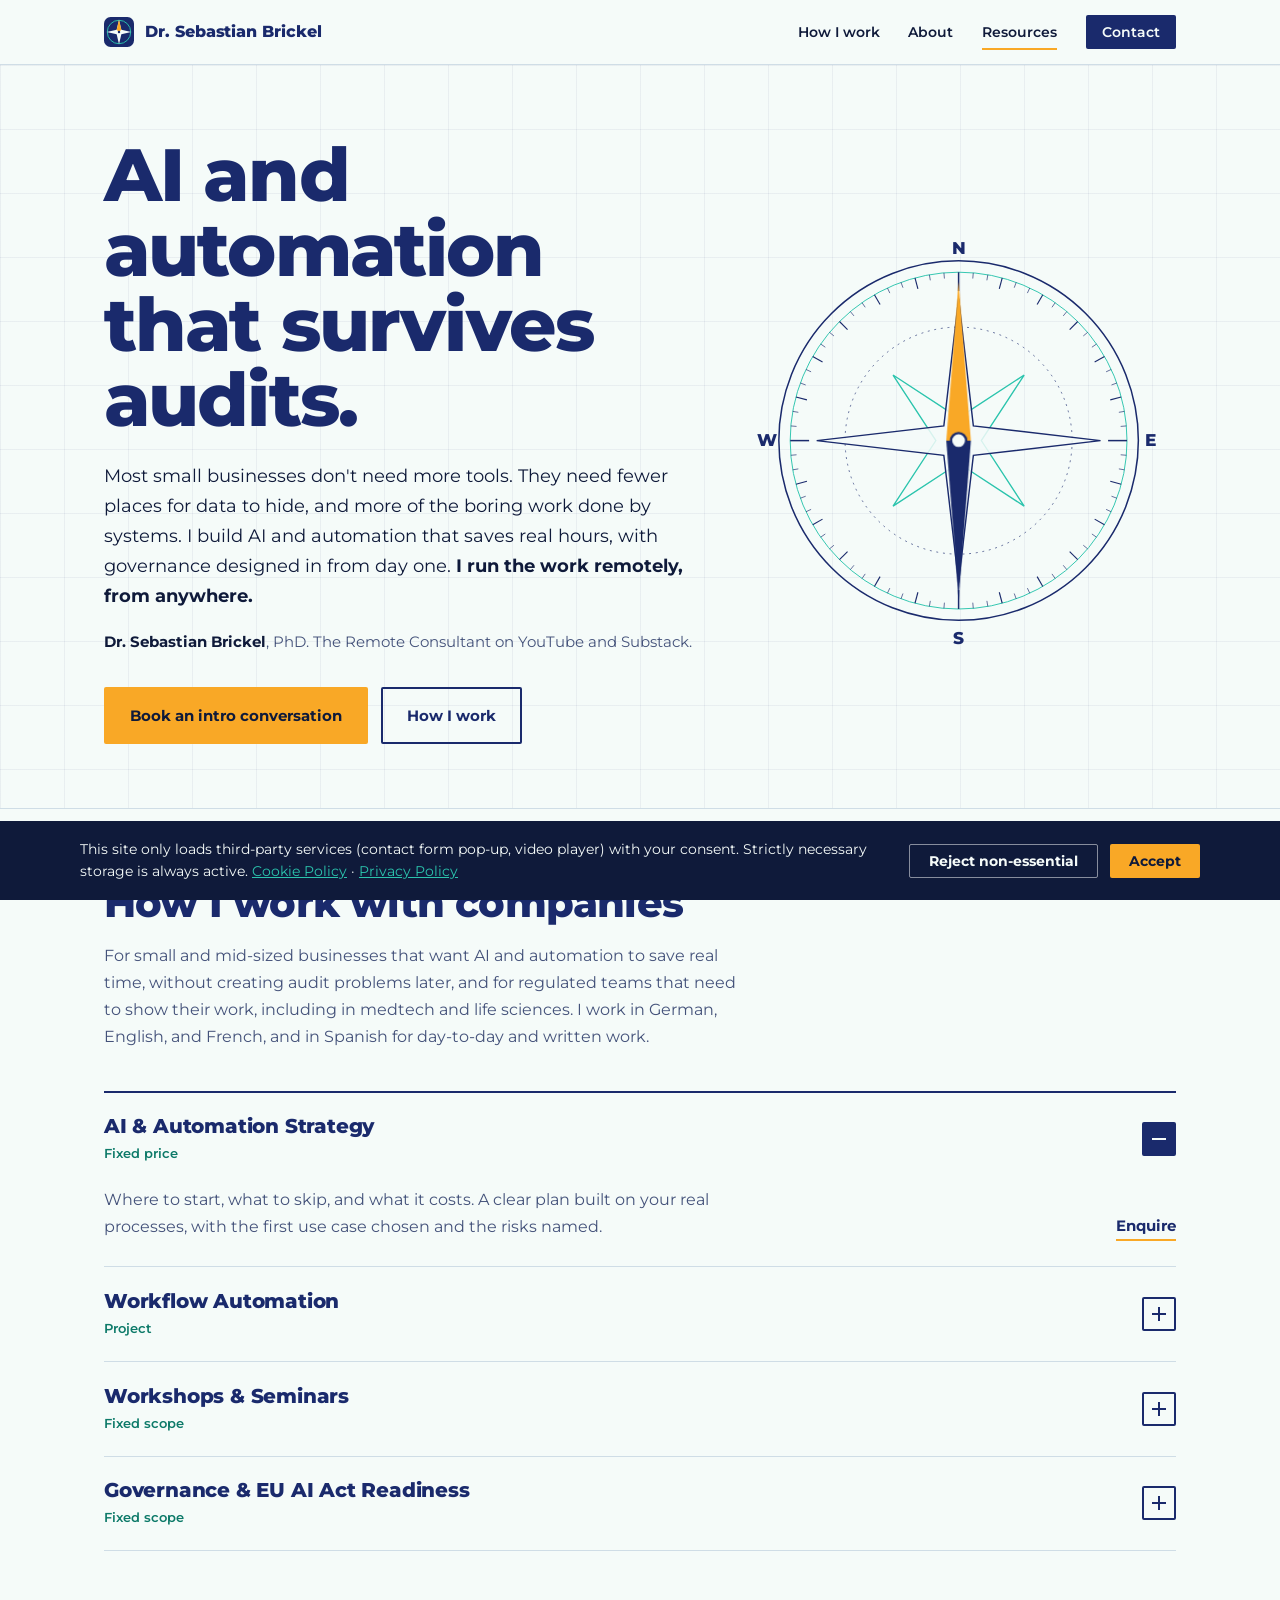
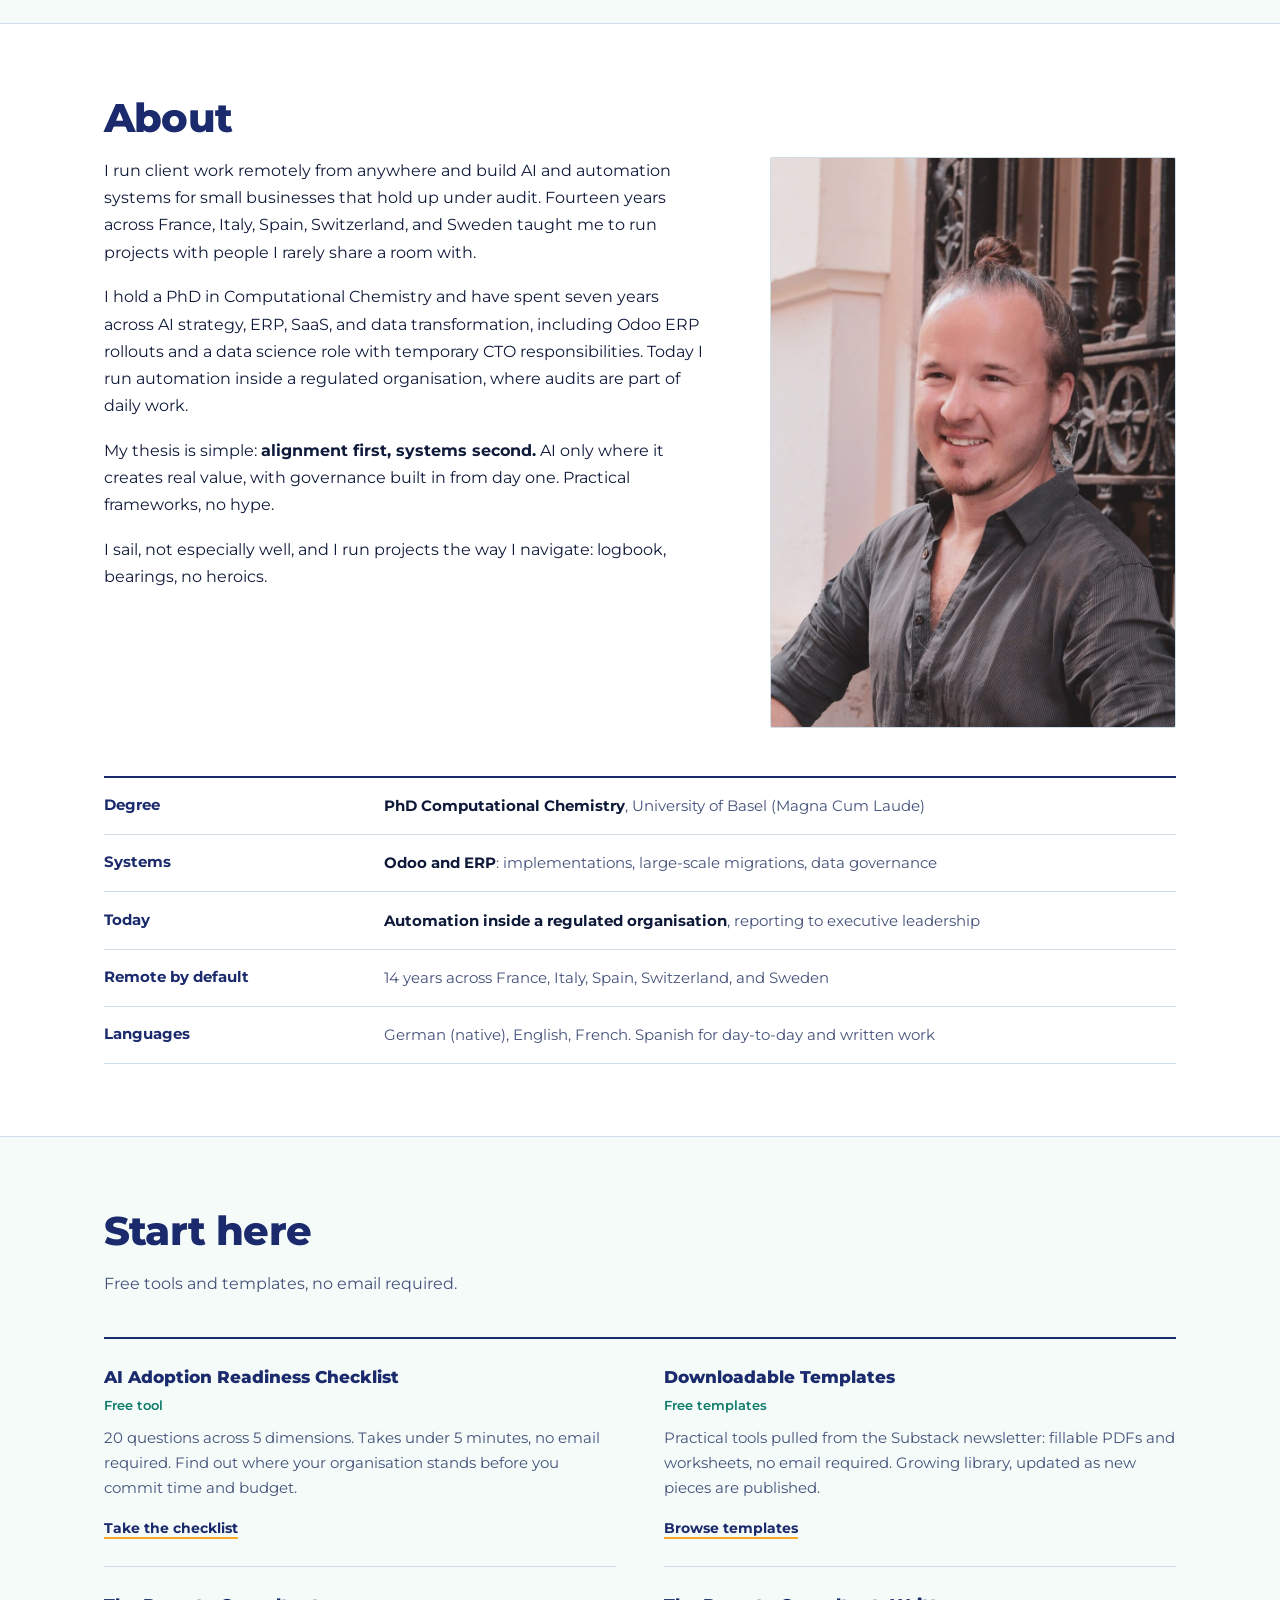
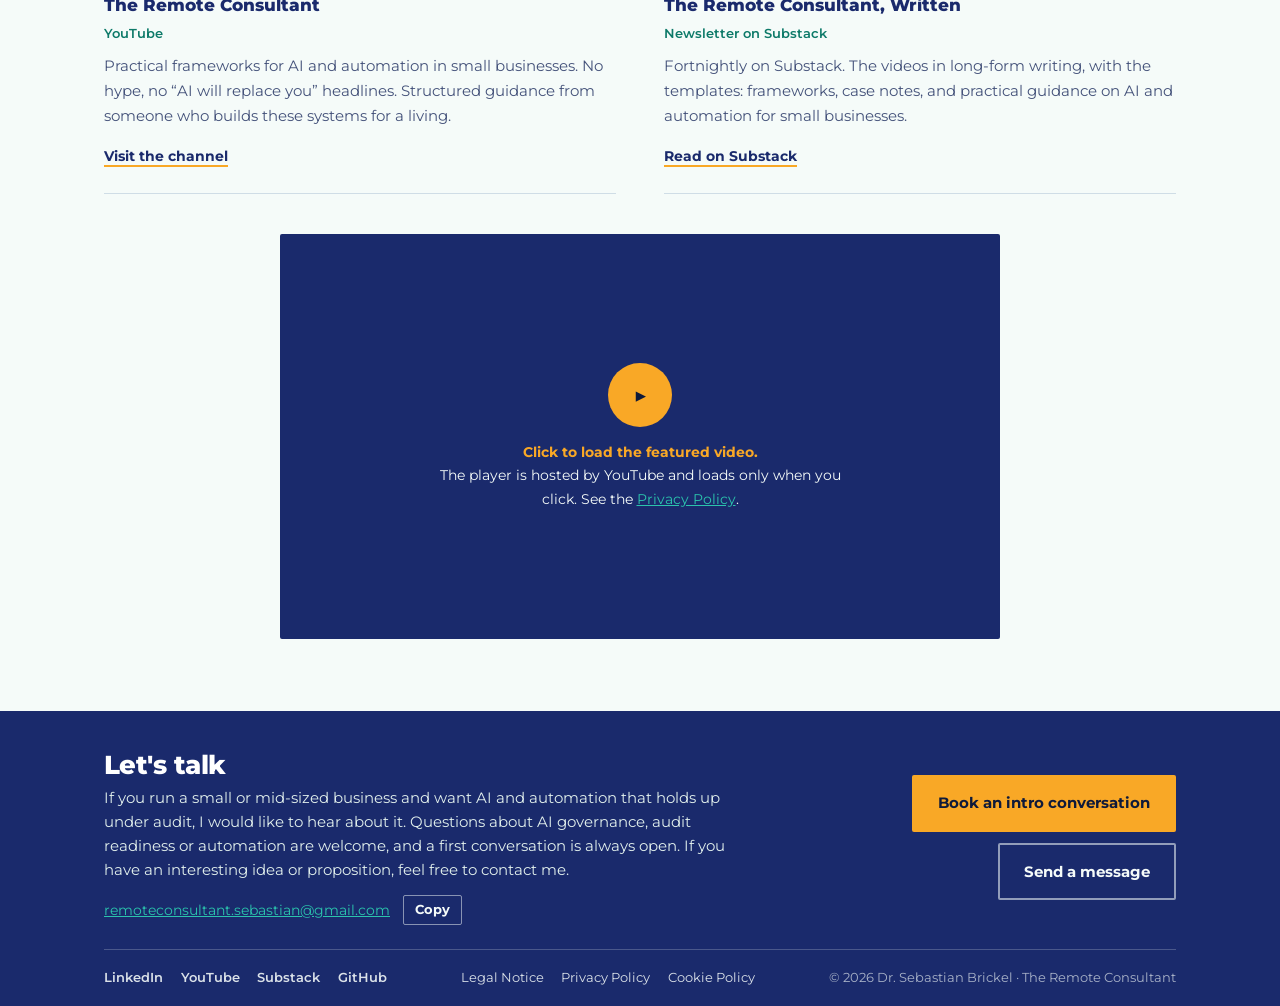
==== index.html @ fd8db89a "Add files via upload" ====
<!DOCTYPE html>
<html lang="en">
<head>
  <meta charset="UTF-8">
  <meta name="viewport" content="width=device-width, initial-scale=1.0">
  <link rel="icon" type="image/svg+xml" href="images/favicon.svg">
  <link rel="icon" type="image/png" href="images/favicon.png">
  <link rel="apple-touch-icon" href="images/apple-touch-icon.png">
  <title>Dr. Sebastian Brickel | AI &amp; Automation for Small Businesses | The Remote Consultant</title>
  <meta name="description" content="Dr. Sebastian Brickel builds AI and automation systems for small and mid-sized businesses that hold up under audit. AI strategy, workflow automation, workshops, AI governance and EU AI Act readiness, including for regulated teams in medtech and life sciences. Remote, from anywhere. PhD, no hype.">
  <link rel="canonical" href="https://sbrickel.github.io/">
  <meta property="og:title" content="Dr. Sebastian Brickel | AI &amp; Automation That Survives Audits">
  <meta property="og:description" content="AI and automation for small and mid-sized businesses, built to hold up under audit. Remote, from anywhere.">
  <meta property="og:image" content="https://sbrickel.github.io/images/profile.jpg">
  <meta property="og:url" content="https://sbrickel.github.io/">
  <meta property="og:type" content="website">
  <meta name="twitter:card" content="summary_large_image">
  <meta name="twitter:title" content="Dr. Sebastian Brickel | AI &amp; Automation That Survives Audits">
  <meta name="twitter:description" content="AI and automation for small and mid-sized businesses, built to hold up under audit. Remote, from anywhere.">
  <meta name="twitter:image" content="https://sbrickel.github.io/images/profile.jpg">

  <link rel="preconnect" href="https://fonts.googleapis.com">
  <link rel="preconnect" href="https://fonts.gstatic.com" crossorigin>
  <link href="https://fonts.googleapis.com/css2?family=Montserrat:wght@400;600;700;800&display=swap" rel="stylesheet">
  <link rel="stylesheet" href="style.css">
  <script>document.documentElement.classList.add('js')</script>

  <script type="application/ld+json">
  {
    "@context": "https://schema.org",
    "@type": "Person",
    "name": "Dr. Sebastian Brickel",
    "honorificPrefix": "Dr.",
    "jobTitle": "Independent AI & Automation Consultant",
    "description": "AI and automation systems for small and mid-sized businesses that hold up under audit. Remote, from anywhere.",
    "url": "https://sbrickel.github.io/",
    "image": "https://sbrickel.github.io/images/profile.jpg",
    "email": "mailto:remoteconsultant.sebastian@gmail.com",
    "address": { "@type": "PostalAddress", "addressLocality": "Valencia", "addressCountry": "ES" },
    "alumniOf": [
      { "@type": "CollegeOrUniversity", "name": "University of Basel" },
      { "@type": "CollegeOrUniversity", "name": "Università degli Studi di Perugia" },
      { "@type": "CollegeOrUniversity", "name": "Julius-Maximilians-Universität Würzburg" }
    ],
    "knowsLanguage": ["de", "en", "fr", "es"],
    "knowsAbout": ["AI strategy", "workflow automation", "AI governance", "EU AI Act", "Odoo", "ERP"],
    "sameAs": [
      "https://linkedin.com/in/sebastian-brickel",
      "https://www.youtube.com/@TheRemoteConsultantSebastian",
      "https://theremoteconsultant.substack.com",
      "https://github.com/sbrickel"
    ]
  }
  </script>

</head>
<body>
  <div id="cookie-banner" role="dialog" aria-label="Cookie consent">
    <div class="cookie-inner">
      <p>
        This site only loads third-party services (contact form pop-up, video player) with your consent. Strictly necessary storage is always active.
        <a href="cookies.html">Cookie Policy</a> &middot; <a href="privacy.html">Privacy Policy</a>
      </p>
      <div class="cookie-btns">
        <button class="cookie-btn cookie-btn-reject" id="cookie-reject">Reject non-essential</button>
        <button class="cookie-btn cookie-btn-accept" id="cookie-accept">Accept</button>
      </div>
    </div>
  </div>

  <a class="skip" href="#main">Skip to content</a>
  <nav class="site-nav" aria-label="Main">
    <div class="wrap">
      <a href="#" class="brand"><svg viewBox="0 0 64 64" width="30" height="30" aria-hidden="true" focusable="false"><rect width="64" height="64" rx="14" fill="#1a2a6c"/><circle cx="32" cy="32" r="25" fill="none" stroke="#2bc4ad" stroke-width="2"/><polygon points="32,6 37,27 58,32 37,37 32,58 27,37 6,32 27,27" fill="#f5fbf9"/><polygon points="32,6 37,27 32,32 27,27" fill="#f9a826"/><circle cx="32" cy="32" r="2.6" fill="#1a2a6c"/></svg>Dr. Sebastian Brickel</a>
      <button class="nav-toggle" id="nav-toggle" aria-label="Toggle menu" aria-expanded="false">&#9776;</button>
      <ul class="nav-links" id="nav-links">
        <li><a href="#services">How I work</a></li>
        <li><a href="#about">About</a></li>
        <li><a href="#resources">Resources</a></li>
        <li><a href="#contact" class="nav-cta">Contact</a></li>
      </ul>
    </div>
  </nav>

  <main id="main">
  <header class="hero">
    <div class="wrap">
      <div>
        <h1 class="rise" style="--d:.1s">AI and automation that survives audits.</h1>
        <p class="lede rise" style="--d:.35s">Most small businesses don't need more tools. They need fewer places for data to hide, and more of the boring work done by systems. I build AI and automation that saves real hours, with governance designed in from day one. <strong>I run the work remotely, from anywhere.</strong></p>
        <p class="byline rise" style="--d:.45s"><strong>Dr. Sebastian Brickel</strong>, PhD. The Remote Consultant on YouTube and Substack.</p>
        <div class="actions rise" style="--d:.55s">
          <a href="https://cal.com/sebastian-brickel/intro" target="_blank" rel="noopener" class="btn btn-primary">Book an intro conversation</a>
          <a href="#services" class="btn btn-line">How I work</a>
        </div>
      </div>
      <svg class="rose" viewBox="0 0 460 460" aria-hidden="true" focusable="false">
  <g transform="translate(230 230)">
    <circle r="190" fill="none" stroke="#1a2a6c" stroke-width="1.6"/>
    <circle r="178" fill="none" stroke="#2bc4ad" stroke-width="1"/>
    <g stroke="#1a2a6c"><line x1="0.0" y1="-178.0" x2="0.0" y2="-158.0" stroke-width="1.6"/><line x1="15.5" y1="-177.3" x2="15.0" y2="-171.3" stroke-width="0.7"/><line x1="30.9" y1="-175.3" x2="29.9" y2="-169.4" stroke-width="0.7"/><line x1="46.1" y1="-171.9" x2="43.0" y2="-160.3" stroke-width="1.2"/><line x1="60.9" y1="-167.3" x2="58.8" y2="-161.6" stroke-width="0.7"/><line x1="75.2" y1="-161.3" x2="72.7" y2="-155.9" stroke-width="0.7"/><line x1="89.0" y1="-154.2" x2="83.0" y2="-143.8" stroke-width="1.2"/><line x1="102.1" y1="-145.8" x2="98.7" y2="-140.9" stroke-width="0.7"/><line x1="114.4" y1="-136.4" x2="110.6" y2="-131.8" stroke-width="0.7"/><line x1="125.9" y1="-125.9" x2="117.4" y2="-117.4" stroke-width="1.2"/><line x1="136.4" y1="-114.4" x2="131.8" y2="-110.6" stroke-width="0.7"/><line x1="145.8" y1="-102.1" x2="140.9" y2="-98.7" stroke-width="0.7"/><line x1="154.2" y1="-89.0" x2="143.8" y2="-83.0" stroke-width="1.2"/><line x1="161.3" y1="-75.2" x2="155.9" y2="-72.7" stroke-width="0.7"/><line x1="167.3" y1="-60.9" x2="161.6" y2="-58.8" stroke-width="0.7"/><line x1="171.9" y1="-46.1" x2="160.3" y2="-43.0" stroke-width="1.2"/><line x1="175.3" y1="-30.9" x2="169.4" y2="-29.9" stroke-width="0.7"/><line x1="177.3" y1="-15.5" x2="171.3" y2="-15.0" stroke-width="0.7"/><line x1="178.0" y1="-0.0" x2="158.0" y2="-0.0" stroke-width="1.6"/><line x1="177.3" y1="15.5" x2="171.3" y2="15.0" stroke-width="0.7"/><line x1="175.3" y1="30.9" x2="169.4" y2="29.9" stroke-width="0.7"/><line x1="171.9" y1="46.1" x2="160.3" y2="43.0" stroke-width="1.2"/><line x1="167.3" y1="60.9" x2="161.6" y2="58.8" stroke-width="0.7"/><line x1="161.3" y1="75.2" x2="155.9" y2="72.7" stroke-width="0.7"/><line x1="154.2" y1="89.0" x2="143.8" y2="83.0" stroke-width="1.2"/><line x1="145.8" y1="102.1" x2="140.9" y2="98.7" stroke-width="0.7"/><line x1="136.4" y1="114.4" x2="131.8" y2="110.6" stroke-width="0.7"/><line x1="125.9" y1="125.9" x2="117.4" y2="117.4" stroke-width="1.2"/><line x1="114.4" y1="136.4" x2="110.6" y2="131.8" stroke-width="0.7"/><line x1="102.1" y1="145.8" x2="98.7" y2="140.9" stroke-width="0.7"/><line x1="89.0" y1="154.2" x2="83.0" y2="143.8" stroke-width="1.2"/><line x1="75.2" y1="161.3" x2="72.7" y2="155.9" stroke-width="0.7"/><line x1="60.9" y1="167.3" x2="58.8" y2="161.6" stroke-width="0.7"/><line x1="46.1" y1="171.9" x2="43.0" y2="160.3" stroke-width="1.2"/><line x1="30.9" y1="175.3" x2="29.9" y2="169.4" stroke-width="0.7"/><line x1="15.5" y1="177.3" x2="15.0" y2="171.3" stroke-width="0.7"/><line x1="0.0" y1="178.0" x2="0.0" y2="158.0" stroke-width="1.6"/><line x1="-15.5" y1="177.3" x2="-15.0" y2="171.3" stroke-width="0.7"/><line x1="-30.9" y1="175.3" x2="-29.9" y2="169.4" stroke-width="0.7"/><line x1="-46.1" y1="171.9" x2="-43.0" y2="160.3" stroke-width="1.2"/><line x1="-60.9" y1="167.3" x2="-58.8" y2="161.6" stroke-width="0.7"/><line x1="-75.2" y1="161.3" x2="-72.7" y2="155.9" stroke-width="0.7"/><line x1="-89.0" y1="154.2" x2="-83.0" y2="143.8" stroke-width="1.2"/><line x1="-102.1" y1="145.8" x2="-98.7" y2="140.9" stroke-width="0.7"/><line x1="-114.4" y1="136.4" x2="-110.6" y2="131.8" stroke-width="0.7"/><line x1="-125.9" y1="125.9" x2="-117.4" y2="117.4" stroke-width="1.2"/><line x1="-136.4" y1="114.4" x2="-131.8" y2="110.6" stroke-width="0.7"/><line x1="-145.8" y1="102.1" x2="-140.9" y2="98.7" stroke-width="0.7"/><line x1="-154.2" y1="89.0" x2="-143.8" y2="83.0" stroke-width="1.2"/><line x1="-161.3" y1="75.2" x2="-155.9" y2="72.7" stroke-width="0.7"/><line x1="-167.3" y1="60.9" x2="-161.6" y2="58.8" stroke-width="0.7"/><line x1="-171.9" y1="46.1" x2="-160.3" y2="43.0" stroke-width="1.2"/><line x1="-175.3" y1="30.9" x2="-169.4" y2="29.9" stroke-width="0.7"/><line x1="-177.3" y1="15.5" x2="-171.3" y2="15.0" stroke-width="0.7"/><line x1="-178.0" y1="0.0" x2="-158.0" y2="0.0" stroke-width="1.6"/><line x1="-177.3" y1="-15.5" x2="-171.3" y2="-15.0" stroke-width="0.7"/><line x1="-175.3" y1="-30.9" x2="-169.4" y2="-29.9" stroke-width="0.7"/><line x1="-171.9" y1="-46.1" x2="-160.3" y2="-43.0" stroke-width="1.2"/><line x1="-167.3" y1="-60.9" x2="-161.6" y2="-58.8" stroke-width="0.7"/><line x1="-161.3" y1="-75.2" x2="-155.9" y2="-72.7" stroke-width="0.7"/><line x1="-154.2" y1="-89.0" x2="-143.8" y2="-83.0" stroke-width="1.2"/><line x1="-145.8" y1="-102.1" x2="-140.9" y2="-98.7" stroke-width="0.7"/><line x1="-136.4" y1="-114.4" x2="-131.8" y2="-110.6" stroke-width="0.7"/><line x1="-125.9" y1="-125.9" x2="-117.4" y2="-117.4" stroke-width="1.2"/><line x1="-114.4" y1="-136.4" x2="-110.6" y2="-131.8" stroke-width="0.7"/><line x1="-102.1" y1="-145.8" x2="-98.7" y2="-140.9" stroke-width="0.7"/><line x1="-89.0" y1="-154.2" x2="-83.0" y2="-143.8" stroke-width="1.2"/><line x1="-75.2" y1="-161.3" x2="-72.7" y2="-155.9" stroke-width="0.7"/><line x1="-60.9" y1="-167.3" x2="-58.8" y2="-161.6" stroke-width="0.7"/><line x1="-46.1" y1="-171.9" x2="-43.0" y2="-160.3" stroke-width="1.2"/><line x1="-30.9" y1="-175.3" x2="-29.9" y2="-169.4" stroke-width="0.7"/><line x1="-15.5" y1="-177.3" x2="-15.0" y2="-171.3" stroke-width="0.7"/></g>
    <circle r="120" fill="none" stroke="#1a2a6c" stroke-width=".7" stroke-dasharray="2 5"/>
    <polygon points="69.3,-69.3 24.0,-0.0 69.3,69.3 0.0,24.0 -69.3,69.3 -24.0,0.0 -69.3,-69.3 -0.0,-24.0" fill="none" stroke="#2bc4ad" stroke-width="1.4"/>
    <polygon points="0.0,-150.0 15.6,-15.6 150.0,-0.0 15.6,15.6 0.0,150.0 -15.6,15.6 -150.0,0.0 -15.6,-15.6" fill="#f5fbf9" fill-opacity=".85" stroke="#1a2a6c" stroke-width="1.5"/>
    <g font-family="Montserrat, Arial, sans-serif" font-weight="800" font-size="18" fill="#1a2a6c" text-anchor="middle">
      <text y="-197">N</text><text x="203" y="6">E</text><text y="215">S</text><text x="-203" y="6">W</text>
    </g>
    <g class="needle">
      <polygon points="0,-168 13,0 -13,0" fill="#f9a826"/>
      <polygon points="0,168 13,0 -13,0" fill="#1a2a6c"/>
      <circle r="8" fill="#f5fbf9" stroke="#1a2a6c" stroke-width="2.5"/>
    </g>
  </g>
</svg>
    </div>
  </header>

  <section id="services" class="block">
    <div class="wrap">
      <h2>How I work with companies</h2>
      <p class="intro">For small and mid-sized businesses that want AI and automation to save real time, without creating audit problems later, and for regulated teams that need to show their work, including in medtech and life sciences. I work in German, English, and French, and in Spanish for day-to-day and written work.</p>
      <div class="acc">
        <div class="acc-item">
          <h3 class="acc-h"><button type="button" class="acc-head" id="svc-t1" aria-expanded="false" aria-controls="svc-p1"><span class="acc-label"><span class="acc-name">AI &amp; Automation Strategy</span><span class="tag">Fixed price</span></span><span class="acc-icon" aria-hidden="true"></span></button></h3>
          <div class="acc-body" id="svc-p1" role="region" aria-labelledby="svc-t1"><div class="acc-inner"><div><p>Where to start, what to skip, and what it costs. A clear plan built on your real processes, with the first use case chosen and the risks named.</p><a href="#contact" class="go">Enquire</a></div></div></div>
        </div>
        <div class="acc-item">
          <h3 class="acc-h"><button type="button" class="acc-head" id="svc-t2" aria-expanded="false" aria-controls="svc-p2"><span class="acc-label"><span class="acc-name">Workflow Automation</span><span class="tag">Project</span></span><span class="acc-icon" aria-hidden="true"></span></button></h3>
          <div class="acc-body" id="svc-p2" role="region" aria-labelledby="svc-t2"><div class="acc-inner"><div><p>Automation inside the systems you already run: ERP, CRM, e-commerce. Human review kept where judgement matters, and a clear record of what the system did.</p><a href="#contact" class="go">Enquire</a></div></div></div>
        </div>
        <div class="acc-item">
          <h3 class="acc-h"><button type="button" class="acc-head" id="svc-t3" aria-expanded="false" aria-controls="svc-p3"><span class="acc-label"><span class="acc-name">Workshops &amp; Seminars</span><span class="tag">Fixed scope</span></span><span class="acc-icon" aria-hidden="true"></span></button></h3>
          <div class="acc-body" id="svc-p3" role="region" aria-labelledby="svc-t3"><div class="acc-inner"><div><p>Practical sessions for leadership and sales teams: where AI and automation actually create value, and a working plan built on your own use cases.</p><a href="#contact" class="go">Enquire</a></div></div></div>
        </div>
        <div class="acc-item">
          <h3 class="acc-h"><button type="button" class="acc-head" id="svc-t4" aria-expanded="false" aria-controls="svc-p4"><span class="acc-label"><span class="acc-name">Governance &amp; EU AI Act Readiness</span><span class="tag">Fixed scope</span></span><span class="acc-icon" aria-hidden="true"></span></button></h3>
          <div class="acc-body" id="svc-p4" role="region" aria-labelledby="svc-t4"><div class="acc-inner"><div><p>AI system inventory, risk classification, gap analysis, and a prioritised roadmap, delivered as a written report. For teams that need to show their work.</p><a href="#contact" class="go">Enquire</a></div></div></div>
        </div>
      </div>
    </div>
  </section>

  <section id="about" class="block block-white">
    <div class="wrap">
      <h2>About</h2>
      <div class="about">
        <div>
          <p>I run client work remotely from anywhere and build AI and automation systems for small businesses that hold up under audit. Fourteen years across France, Italy, Spain, Switzerland, and Sweden taught me to run projects with people I rarely share a room with.</p>
          <p>I hold a PhD in Computational Chemistry and have spent seven years across AI strategy, ERP, SaaS, and data transformation, including Odoo ERP rollouts and a data science role with temporary CTO responsibilities. Today I run automation inside a regulated organisation, where audits are part of daily work.</p>
          <p>My thesis is simple: <strong>alignment first, systems second.</strong> AI only where it creates real value, with governance built in from day one. Practical frameworks, no hype.</p>
          <p>I sail, not especially well, and I run projects the way I navigate: logbook, bearings, no heroics.</p>
        </div>
        <figure><img src="images/about-web.jpg" alt="Sebastian Brickel at work" width="900" height="1266" loading="lazy"></figure>
      </div>
      <dl class="facts">
        <div><dt>Degree</dt><dd><strong>PhD Computational Chemistry</strong>, University of Basel (Magna Cum Laude)</dd></div>
        <div><dt>Systems</dt><dd><strong>Odoo and ERP</strong>: implementations, large-scale migrations, data governance</dd></div>
        <div><dt>Today</dt><dd><strong>Automation inside a regulated organisation</strong>, reporting to executive leadership</dd></div>
        <div><dt>Remote by default</dt><dd>14 years across France, Italy, Spain, Switzerland, and Sweden</dd></div>
        <div><dt>Languages</dt><dd>German (native), English, French. Spanish for day-to-day and written work</dd></div>
      </dl>
    </div>
  </section>

  <section id="resources" class="block">
    <div class="wrap">
      <h2>Start here</h2>
      <p class="intro">Free tools and templates, no email required.</p>
      <div class="res-grid">
        <div class="res">
          <h3>AI Adoption Readiness Checklist</h3><span class="tag">Free tool</span>
          <p>20 questions across 5 dimensions. Takes under 5 minutes, no email required. Find out where your organisation stands before you commit time and budget.</p>
          <a href="checklist.html">Take the checklist</a>
        </div>
        <div class="res">
          <h3>Downloadable Templates</h3><span class="tag">Free templates</span>
          <p>Practical tools pulled from the Substack newsletter: fillable PDFs and worksheets, no email required. Growing library, updated as new pieces are published.</p>
          <a href="templates.html">Browse templates</a>
        </div>
        <div class="res">
          <h3>The Remote Consultant</h3><span class="tag">YouTube</span>
          <p>Practical frameworks for AI and automation in small businesses. No hype, no &ldquo;AI will replace you&rdquo; headlines. Structured guidance from someone who builds these systems for a living.</p>
          <a href="https://www.youtube.com/@TheRemoteConsultantSebastian?sub_confirmation=1" target="_blank" rel="noopener">Visit the channel</a>
        </div>
        <div class="res">
          <h3>The Remote Consultant, Written</h3><span class="tag">Newsletter on Substack</span>
          <p>Fortnightly on Substack. The videos in long-form writing, with the templates: frameworks, case notes, and practical guidance on AI and automation for small businesses.</p>
          <a href="https://theremoteconsultant.substack.com" target="_blank" rel="noopener">Read on Substack</a>
        </div>
      </div>
      <div class="video-facade" id="video-facade" role="button" tabindex="0" aria-label="Load and play featured YouTube video">
        <div class="play">&#9654;</div>
        <p><strong>Click to load the featured video.</strong><br>The player is hosted by YouTube and loads only when you click. See the <a href="privacy.html">Privacy Policy</a>.</p>
      </div>
      <div class="video-container" id="video-container" style="display:none;"></div>
    </div>
  </section>
  </main>

  <footer id="contact" class="site-footer">
    <div class="wrap">
      <div class="foot-top">
        <div>
          <h2>Let's talk</h2>
          <p class="contact-lede">If you run a small or mid-sized business and want AI and automation that holds up under audit, I would like to hear about it. Questions about AI governance, audit readiness or automation are welcome, and a first conversation is always open. If you have an interesting idea or proposition, feel free to contact me.</p>
          <p class="email-line"><a href="mailto:remoteconsultant.sebastian@gmail.com">remoteconsultant.sebastian@gmail.com</a><button type="button" class="copy-btn" data-copy="remoteconsultant.sebastian@gmail.com">Copy</button></p>
        </div>
        <div class="foot-actions">
          <a href="https://cal.com/sebastian-brickel/intro" target="_blank" rel="noopener" class="btn btn-primary">Book an intro conversation</a>
          <a href="https://tally.so/r/aQxgRb" id="contact-btn" target="_blank" rel="noopener" class="btn btn-light">Send a message</a>
        </div>
      </div>
      <div class="foot-bottom">
        <nav aria-label="Social"><a href="https://linkedin.com/in/sebastian-brickel" target="_blank" rel="noopener">LinkedIn</a><a href="https://www.youtube.com/@TheRemoteConsultantSebastian?sub_confirmation=1" target="_blank" rel="noopener">YouTube</a><a href="https://theremoteconsultant.substack.com" target="_blank" rel="noopener">Substack</a><a href="https://github.com/sbrickel" target="_blank" rel="noopener">GitHub</a></nav>
        <span class="legal"><a href="legal.html">Legal Notice</a><a href="privacy.html">Privacy Policy</a><a href="cookies.html">Cookie Policy</a></span>
        <span class="foot-copy">&copy; 2026 Dr. Sebastian Brickel &middot; The Remote Consultant</span>
      </div>
    </div>
  </footer>


  <script>
    // ── Click-to-load YouTube (privacy-friendly facade) ──
    var facade = document.getElementById('video-facade');
    function loadVideo() {
      var container = document.getElementById('video-container');
      container.innerHTML = '<iframe src="https://www.youtube-nocookie.com/embed/aSUWpTethhc?autoplay=1" title="The Remote Consultant - latest video" allow="autoplay; encrypted-media" allowfullscreen></iframe>';
      container.style.display = 'block';
      facade.style.display = 'none';
    }
    facade.addEventListener('click', loadVideo);
    facade.addEventListener('keydown', function (e) { if (e.key === 'Enter' || e.key === ' ') { e.preventDefault(); loadVideo(); } });

    // ── Cookie consent ──
    (function () {
      var consent = localStorage.getItem('cookie_consent');
      var banner = document.getElementById('cookie-banner');
      if (!consent) banner.style.display = 'block';

      document.getElementById('cookie-accept').addEventListener('click', function () {
        localStorage.setItem('cookie_consent', 'accepted');
        banner.style.display = 'none';
        enableTallyPopup();
      });
      document.getElementById('cookie-reject').addEventListener('click', function () {
        localStorage.setItem('cookie_consent', 'rejected');
        banner.style.display = 'none';
      });

      if (consent === 'accepted') enableTallyPopup();

      // With consent: load Tally and upgrade the contact button to an in-page pop-up.
      // Without consent: the button stays a plain link to tally.so (no script, no embed).
      function enableTallyPopup() {
        if (document.getElementById('tally-embed-script')) return;
        var s = document.createElement('script');
        s.id = 'tally-embed-script';
        s.src = 'https://tally.so/widgets/embed.js';
        s.async = true;
        s.onload = function () {
          var btn = document.getElementById('contact-btn');
          btn.removeAttribute('href');
          btn.removeAttribute('target');
          btn.style.cursor = 'pointer';
          btn.setAttribute('data-tally-open', 'aQxgRb');
          btn.setAttribute('data-tally-emoji-text', '👋');
          btn.setAttribute('data-tally-emoji-animation', 'wave');
        };
        document.body.appendChild(s);
      }
    })();
  </script>

<script src="site.js"></script>
</body>
</html>
---- style.css ----
/* THE REMOTE CONSULTANT: chart-paper design system
   Palette: navy #1a2a6c, teal #2bc4ad, amber #f9a826, paper #f5fbf9.
   Type: Montserrat. Radius: 2px everywhere. No shadows. */

:root {
  --navy:  #1a2a6c;
  --teal:  #2bc4ad;
  --teal-d:#0d7a69;
  --amber: #f9a826;
  --paper: #f5fbf9;
  --white: #ffffff;
  --ink:   #0f1a3a;
  --mid:   #44527a;
  --rule:  #cfdde6;
  --r: 2px;
}

* { box-sizing: border-box; }
html { scroll-behavior: smooth; }
body {
  margin: 0;
  font-family: 'Montserrat', 'Helvetica Neue', Arial, sans-serif;
  font-weight: 400;
  background: var(--paper);
  color: var(--ink);
  line-height: 1.7;
  font-size: 16px;
  min-height: 100vh;
  display: flex;
  flex-direction: column;
}
img { max-width: 100%; height: auto; }
a:focus-visible, button:focus-visible, [role="button"]:focus-visible {
  outline: 3px solid var(--amber);
  outline-offset: 3px;
}
@media (prefers-reduced-motion: reduce) {
  html { scroll-behavior: auto; }
  *, *::before, *::after { animation: none !important; transition: none !important; }
}

.wrap { max-width: 1120px; margin: 0 auto; padding: 0 1.5rem; }
.skip { position: absolute; left: -999px; top: 0; background: var(--amber); color: var(--ink); padding: .6rem 1rem; z-index: 2000; }
.skip:focus { left: 0; }

/* NAV */
.site-nav { background: rgba(245,251,249,.88); -webkit-backdrop-filter: blur(10px); backdrop-filter: blur(10px); border-bottom: 1px solid var(--rule); position: sticky; top: 0; z-index: 1000; }
.scroll-progress { position: absolute; left: 0; bottom: -1px; height: 3px; width: 100%; background: var(--amber); transform: scaleX(0); transform-origin: 0 50%; }
@view-transition { navigation: auto; }
.site-nav .wrap { display: flex; align-items: center; justify-content: space-between; min-height: 64px; }
.brand { display: flex; align-items: center; gap: .7rem; color: var(--navy); text-decoration: none; font-weight: 800; font-size: 1rem; letter-spacing: -.005em; }
.brand img { width: 30px; height: 30px; display: block; }
.nav-links { display: flex; gap: 1.8rem; list-style: none; margin: 0; padding: 0; }
.nav-links a { color: var(--ink); text-decoration: none; font-size: .9rem; font-weight: 600; padding: .4rem 0; border-bottom: 2px solid transparent; }
.nav-links a:hover, .nav-links a[aria-current] { border-bottom-color: var(--amber); }
.nav-cta { background: var(--navy); color: var(--paper) !important; padding: .5rem 1rem !important; border-radius: var(--r); border-bottom: 0 !important; }
.nav-cta:hover { background: var(--teal-d); }
.nav-toggle { display: none; background: none; border: 0; font-size: 1.6rem; line-height: 1; color: var(--navy); cursor: pointer; }

/* HERO: chart paper */
.hero {
  position: relative;
  padding: 4.5rem 0 4rem;
  background-color: var(--paper);
  background-image:
    linear-gradient(to right, rgba(26,42,108,.06) 1px, transparent 1px),
    linear-gradient(to bottom, rgba(26,42,108,.06) 1px, transparent 1px);
  background-size: 64px 64px;
  border-bottom: 1px solid var(--rule);
  overflow: hidden;
}
.hero .wrap { display: grid; grid-template-columns: minmax(0, 1.15fr) minmax(0, .85fr); gap: 3rem; align-items: center; }
.hero h1 { font-size: clamp(2.5rem, 6.2vw, 4.6rem); line-height: 1.02; letter-spacing: -.025em; font-weight: 800; color: var(--navy); margin: 0 0 1.5rem; max-width: 11em; }
.lede { font-size: 1.1rem; max-width: 34em; margin: 0 0 1.2rem; color: var(--ink); }
.byline { font-size: .92rem; color: var(--mid); margin: 0 0 2rem; }
.byline strong { color: var(--ink); }
.actions { display: flex; flex-wrap: wrap; gap: .8rem; }
.btn { display: inline-block; padding: .85rem 1.5rem; border-radius: var(--r); text-decoration: none; font-weight: 700; font-size: .95rem; border: 2px solid transparent; cursor: pointer; font-family: inherit; transition: background .15s, color .15s, border-color .15s; }
.btn-primary { background: var(--amber); color: var(--ink); }
.btn-primary:hover { background: #ffbc47; }
.btn-line { border-color: var(--navy); color: var(--navy); background: transparent; }
.btn-line:hover { background: var(--navy); color: var(--paper); }

.rose { width: 100%; max-width: 440px; justify-self: center; display: block; }

.rose .needle { animation: settle 3.2s cubic-bezier(.2,.7,.3,1) both; transform-origin: 0 0; }
@keyframes settle { 0% { transform: rotate(-62deg); } 38% { transform: rotate(14deg); } 62% { transform: rotate(-6deg); } 82% { transform: rotate(2deg); } 100% { transform: rotate(0deg); } }
.rise { animation: rise .8s cubic-bezier(.2,.7,.2,1) both; animation-delay: var(--d, 0s); }
@keyframes rise { from { opacity: 0; transform: translateY(18px); } to { opacity: 1; transform: none; } }

/* SECTIONS */
.block { padding: 4.5rem 0; scroll-margin-top: 64px; }
.block-white { background: var(--white); border-top: 1px solid var(--rule); border-bottom: 1px solid var(--rule); }
.block h2 { font-size: clamp(1.7rem, 3.6vw, 2.5rem); line-height: 1.12; letter-spacing: -.02em; font-weight: 800; color: var(--navy); margin: 0 0 1rem; max-width: 20em; }
.block .intro { max-width: 40em; color: var(--mid); margin: 0 0 2.5rem; }

/* SERVICES: accordion */
.acc { border-top: 2px solid var(--navy); }
.acc-item { border-bottom: 1px solid var(--rule); }
.acc-head { width: 100%; display: grid; grid-template-columns: minmax(0, 1fr) auto; gap: 1rem; align-items: center; text-align: left; background: none; border: 0; padding: 1.35rem 0; cursor: pointer; font: inherit; color: var(--navy); }
.acc-h { margin: 0; }
.acc-label { display: block; }
.acc-name { display: block; font-size: 1.25rem; line-height: 1.25; font-weight: 800; letter-spacing: -.01em; }
.acc-label .tag { display: block; margin-top: .2rem; font-size: .82rem; font-weight: 600; color: var(--teal-d); }
.acc-icon { width: 34px; height: 34px; border: 2px solid var(--navy); border-radius: var(--r); position: relative; transition: background .2s, border-color .2s; }
.acc-icon::before, .acc-icon::after { content: ""; position: absolute; left: 50%; top: 50%; width: 14px; height: 2px; background: var(--navy); transform: translate(-50%, -50%); transition: transform .25s, background .2s; }
.acc-icon::after { transform: translate(-50%, -50%) rotate(90deg); }
.acc-item.open .acc-icon { background: var(--navy); }
.acc-item.open .acc-icon::before, .acc-item.open .acc-icon::after { background: var(--paper); }
.acc-item.open .acc-icon::after { transform: translate(-50%, -50%) rotate(0deg); }
.acc-head:hover .acc-icon { border-color: var(--amber); }
.acc-head:hover .acc-name { color: var(--teal-d); }
.acc-body { display: grid; grid-template-rows: 1fr; transition: grid-template-rows .3s ease; }
.acc-inner { overflow: hidden; min-height: 0; }
.acc-inner > div { padding: 0 0 1.6rem; display: flex; gap: 1.5rem 2.5rem; flex-wrap: wrap; align-items: flex-end; justify-content: space-between; }
.acc-inner p { margin: 0; color: var(--mid); max-width: 38em; }
.go { font-weight: 700; font-size: .92rem; color: var(--navy); text-decoration: none; border-bottom: 2px solid var(--amber); white-space: nowrap; }
.go:hover { color: var(--teal-d); }
html.js .acc-item:not(.open) .acc-body { grid-template-rows: 0fr; }
html.js .acc-item:not(.open) .acc-inner { visibility: hidden; transition: visibility 0s .3s; }

/* ABOUT */
.about { display: grid; grid-template-columns: minmax(0, 1.5fr) minmax(0, 1fr); gap: 3.5rem; align-items: start; }
.about p { margin: 0 0 1.1rem; max-width: 38em; }
.about figure { margin: 0; }
.about img { display: block; width: 100%; border-radius: var(--r); border: 1px solid var(--rule); }
.facts { margin: 3rem 0 0; border-top: 2px solid var(--navy); }
.facts div { display: grid; grid-template-columns: minmax(130px, 1fr) minmax(0, 3.2fr); gap: 2rem; padding: .95rem 0; border-bottom: 1px solid var(--rule); }
.facts dt { font-weight: 700; color: var(--navy); font-size: .92rem; }
.facts dd { margin: 0; color: var(--mid); font-size: .95rem; }
.facts dd strong { color: var(--ink); }

/* CASE STUDY: comparison table */
.compare { width: 100%; border-collapse: collapse; margin: 0 0 2rem; font-size: .95rem; }
.compare caption { text-align: left; font-weight: 700; color: var(--navy); padding-bottom: .8rem; }
.compare th, .compare td { text-align: left; padding: .9rem 1rem .9rem 0; border-bottom: 1px solid var(--rule); vertical-align: top; }
.compare thead th { border-top: 2px solid var(--navy); font-size: .92rem; color: var(--navy); font-weight: 800; }
.compare tbody th { font-weight: 700; color: var(--navy); width: 17%; }
.compare td:nth-child(2) { color: var(--mid); width: 36%; }
.compare td:nth-child(3) { color: var(--ink); font-weight: 600; }
.case-text { max-width: 44em; margin: 0 0 1rem; }
.note { font-size: .88rem; color: var(--mid); font-style: italic; }

/* RESOURCES */
.res-grid { display: grid; grid-template-columns: repeat(2, minmax(0, 1fr)); gap: 0 3rem; border-top: 2px solid var(--navy); }
.res { padding: 1.5rem 0; border-bottom: 1px solid var(--rule); }
.res h3 { margin: 0 0 .15rem; font-size: 1.05rem; color: var(--navy); font-weight: 800; }
.res .tag { font-size: .82rem; font-weight: 600; color: var(--teal-d); display: block; margin-bottom: .6rem; }
.res p { margin: 0 0 .8rem; font-size: .93rem; color: var(--mid); }
.res a { font-weight: 700; font-size: .9rem; color: var(--navy); text-decoration: none; border-bottom: 2px solid var(--amber); }
.res a:hover { color: var(--teal-d); }

/* VIDEO FACADE */
.video-facade { position: relative; max-width: 720px; margin: 2.5rem auto 0; aspect-ratio: 16 / 9; background: var(--navy); border-radius: var(--r); display: flex; flex-direction: column; align-items: center; justify-content: center; cursor: pointer; text-align: center; padding: 1rem; }
.video-facade .play { width: 64px; height: 64px; border-radius: 50%; background: var(--amber); display: flex; align-items: center; justify-content: center; font-size: 1.5rem; color: var(--ink); margin-bottom: .9rem; }
.video-facade p { color: var(--paper); font-size: .85rem; margin: 0; max-width: 420px; }
.video-facade p strong { color: var(--amber); }
.video-facade a { color: var(--teal); }
.video-container { max-width: 720px; margin: 2.5rem auto 0; aspect-ratio: 16 / 9; }
.video-container iframe { width: 100%; height: 100%; border: 0; border-radius: var(--r); }

/* FOOTER */
.site-footer { margin-top: auto; background: var(--navy); color: var(--paper); padding: 2.4rem 0 1.1rem; }
.foot-top { display: grid; grid-template-columns: minmax(0, 1.6fr) minmax(0, 1fr); gap: 1.5rem 3rem; align-items: center; padding-bottom: 1.5rem; border-bottom: 1px solid rgba(245,251,249,.22); }
.site-footer h2 { color: #fff; font-size: 1.6rem; font-weight: 800; letter-spacing: -.02em; line-height: 1.15; margin: 0 0 .5rem; }
.contact-lede { margin: 0; font-size: .93rem; color: #e1efec; max-width: 42em; line-height: 1.6; }
.email-line { margin: .8rem 0 0; font-size: .9rem; display: flex; flex-wrap: wrap; align-items: center; gap: .4rem .8rem; }
.email-line a { color: var(--teal); }
.copy-btn { font: inherit; font-size: .8rem; font-weight: 700; color: var(--paper); background: transparent; border: 1.5px solid rgba(245,251,249,.5); border-radius: var(--r); padding: .2rem .7rem; cursor: pointer; }
.copy-btn:hover { background: var(--paper); color: var(--navy); }
.foot-actions { display: flex; flex-wrap: wrap; gap: .7rem; justify-content: flex-end; }
.btn-light { border-color: rgba(245,251,249,.55); color: var(--paper); background: transparent; }
.btn-light:hover { background: var(--paper); color: var(--navy); }
.foot-bottom { display: flex; flex-wrap: wrap; gap: .5rem 1.8rem; justify-content: space-between; align-items: center; padding-top: 1rem; font-size: .82rem; }
.foot-bottom a { color: rgba(245,251,249,.88); text-decoration: none; margin-right: 1.1rem; font-weight: 600; }
.foot-bottom a:hover { color: var(--amber); }
.foot-bottom .legal a { font-weight: 400; }
.foot-copy { color: rgba(245,251,249,.65); }
.site-footer.slim { padding-top: .6rem; }

/* TOAST */
.toast { position: fixed; left: 50%; bottom: 24px; transform: translate(-50%, 20px); background: var(--ink); color: var(--paper); padding: .7rem 1.2rem; border-radius: var(--r); font-size: .88rem; font-weight: 600; opacity: 0; pointer-events: none; transition: opacity .25s, transform .25s; z-index: 100000; max-width: 90vw; }
.toast.show { opacity: 1; transform: translate(-50%, 0); }

/* COOKIE BANNER */
#cookie-banner { display: none; position: fixed; bottom: 0; left: 0; right: 0; background: var(--ink); color: var(--paper); padding: 1.1rem 1.5rem; z-index: 99999; font-size: .85rem; line-height: 1.6; }
#cookie-banner .cookie-inner { max-width: 1120px; margin: 0 auto; display: flex; align-items: center; gap: 1.5rem; flex-wrap: wrap; }
#cookie-banner p { flex: 1; min-width: 240px; margin: 0; }
#cookie-banner a { color: var(--teal); }
.cookie-btns { display: flex; gap: .7rem; flex-wrap: wrap; }
.cookie-btn { padding: .5rem 1.2rem; border-radius: var(--r); border: 0; cursor: pointer; font-family: inherit; font-size: .85rem; font-weight: 700; }
.cookie-btn-accept { background: var(--amber); color: var(--ink); }
.cookie-btn-reject { background: transparent; color: var(--paper); border: 1.5px solid rgba(255,255,255,.5); }

/* BACK TO TOP */
#back-to-top { position: fixed; bottom: 22px; right: 22px; z-index: 900; background: var(--navy); color: var(--paper); border: 0; border-radius: var(--r); width: 44px; height: 44px; font-size: 1.1rem; font-weight: 800; cursor: pointer; display: none; }
#back-to-top.visible { display: block; }

/* RESPONSIVE */
@media (max-width: 900px) {
  .hero .wrap { grid-template-columns: 1fr; gap: 2rem; }
  .rose { max-width: 210px; order: -1; justify-self: start; }
  .about { grid-template-columns: 1fr; gap: 2rem; }
  .about figure { max-width: 340px; }
  .res-grid { grid-template-columns: 1fr; }
  .foot-top { grid-template-columns: 1fr; }
  .foot-actions { justify-content: flex-start; }
}
@media (max-width: 760px) {
  .nav-toggle { display: block; }
  .nav-links { display: none; position: absolute; top: 64px; left: 0; right: 0; flex-direction: column; gap: 0; background: var(--paper); border-bottom: 1px solid var(--rule); padding: .5rem 1.5rem 1rem; }
  .nav-links.active { display: flex; }
  .nav-links a { display: block; padding: .8rem 0; }
  .nav-cta { display: inline-block; margin-top: .4rem; }
  .hero { padding: 2.5rem 0 3rem; }
  .block { padding: 3.2rem 0; }
  .facts div { grid-template-columns: 1fr; gap: .2rem; }
  .compare thead { display: none; }
  .compare tr { display: block; border-bottom: 1px solid var(--rule); padding: .8rem 0; }
  .compare th, .compare td { display: block; width: auto !important; border: 0; padding: .15rem 0; }
  .compare td:nth-child(2)::before { content: "Before: "; font-weight: 700; color: var(--navy); }
  .compare td:nth-child(3)::before { content: "After: "; font-weight: 700; color: var(--navy); }
}

.sr { position: absolute; left: -9999px; }

/* ===== SUBPAGES: checklist, results, templates, legal ===== */
.page { width: 100%; max-width: 860px; margin: 0 auto; padding: 2.6rem 1.5rem 4.5rem; }
.back-link { display: inline-block; font-size: .9rem; font-weight: 600; color: var(--mid); text-decoration: none; margin-bottom: 1.4rem; }
.back-link:hover { color: var(--teal-d); }
.page-head { margin-bottom: 2rem; padding-bottom: 1.6rem; border-bottom: 2px solid var(--navy); }
.page-head .brand-line { font-size: .9rem; font-weight: 600; color: var(--teal-d); margin: 0 0 .6rem; }
.page-head h1 { font-size: clamp(2rem, 5vw, 3.2rem); line-height: 1.05; letter-spacing: -.025em; font-weight: 800; color: var(--navy); margin: 0 0 .8rem; }
.page-head h1 em { font-style: normal; }
.page-head .subtitle { margin: 0; color: var(--mid); max-width: 38em; }
.header-rule { display: none; }

.instructions { display: flex; gap: 1rem; background: var(--navy); color: var(--paper); padding: 1.1rem 1.3rem; border-radius: var(--r); margin-bottom: 1rem; font-size: .9rem; line-height: 1.7; }
.instructions .icon { font-size: 1.3rem; line-height: 1.3; color: var(--amber); }
.instructions strong { color: var(--amber); }
.privacy-notice { background: var(--white); border: 1px solid var(--rule); border-left: 3px solid var(--teal); padding: .9rem 1.2rem; margin-bottom: 1.4rem; font-size: .82rem; line-height: 1.7; color: var(--mid); }
.privacy-notice strong { color: var(--navy); }
.progress-wrap { position: sticky; top: 64px; z-index: 50; background: var(--paper); padding: .8rem 0 .9rem; margin-bottom: 1.4rem; border-bottom: 1px solid var(--rule); }
.progress-label { font-size: .82rem; font-weight: 700; color: var(--mid); margin-bottom: .5rem; }
.progress-bar-bg { height: 6px; background: var(--rule); border-radius: 1px; overflow: hidden; }
.progress-bar { height: 100%; background: var(--teal-d); width: 0; transition: width .35s ease; }

.section { margin-bottom: 2.4rem; }
.section-header { display: flex; align-items: center; gap: .9rem; padding-bottom: .75rem; border-bottom: 2px solid var(--navy); }
.section-number { width: 30px; height: 30px; background: var(--navy); color: var(--paper); border-radius: var(--r); display: flex; align-items: center; justify-content: center; font-weight: 800; font-size: .85rem; flex-shrink: 0; transition: background .25s; }
.section.done .section-number { background: var(--teal-d); font-size: 0; }
.section.done .section-number::after { content: "\2713"; font-size: 1rem; }
.section-title { font-weight: 800; font-size: 1.2rem; color: var(--navy); letter-spacing: -.01em; }
.section .item { display: grid; grid-template-columns: minmax(0, 1fr) auto; gap: .8rem 1.5rem; align-items: start; padding: 1rem 0 1rem .9rem; border-bottom: 1px solid var(--rule); border-left: 3px solid transparent; transition: border-color .25s, background .2s; }
.section .item:hover { background: rgba(255,255,255,.75); }
.section .item.answered { border-left-color: var(--teal-d); }
.item-text { font-size: .95rem; line-height: 1.55; display: flex; gap: .6rem; align-items: flex-start; }
.tip-wrap { position: relative; display: inline-flex; flex-shrink: 0; margin-top: 2px; }
.tip-icon { width: 18px; height: 18px; border-radius: 50%; background: var(--rule); color: var(--navy); font-size: .68rem; font-weight: 800; display: flex; align-items: center; justify-content: center; cursor: pointer; transition: background .15s, color .15s; }
.tip-icon:hover, .tip-wrap.open .tip-icon { background: var(--navy); color: var(--paper); }
.tip-box { display: none; position: absolute; left: 26px; top: -6px; width: 250px; background: var(--ink); color: var(--paper); font-size: .8rem; line-height: 1.6; padding: .7rem .9rem; border-radius: var(--r); z-index: 10; }
.tip-wrap:hover .tip-box, .tip-wrap.open .tip-box { display: block; }
.choice-group { display: flex; border: 1.5px solid var(--navy); border-radius: var(--r); overflow: hidden; background: var(--white); }
.choice-group input[type="radio"] { position: absolute; opacity: 0; pointer-events: none; }
.choice-label { display: flex; align-items: center; justify-content: center; width: 66px; height: 36px; font-size: .82rem; font-weight: 700; color: var(--navy); cursor: pointer; border-right: 1px solid var(--rule); transition: background .15s, color .15s; }
.choice-group .choice-label:last-of-type { border-right: 0; }
.choice-label:hover { background: #e4f4f0; }
input.yes:checked + .choice-label { background: var(--teal-d); color: #fff; }
input.maybe:checked + .choice-label { background: var(--amber); color: var(--ink); }
input.no:checked + .choice-label { background: #b03a3a; color: #fff; }
input[type="radio"]:focus-visible + .choice-label { outline: 3px solid var(--amber); outline-offset: -3px; }
@media (max-width: 600px) {
  .tip-box { left: auto; right: -8px; top: 26px; width: min(260px, 78vw); }
  .section .item { grid-template-columns: 1fr; }
  .choice-group { width: 100%; }
  .choice-label { flex: 1; width: auto; height: 42px; }
}
.submit-area { margin-top: 2.5rem; }
.submit-btn { background: var(--amber); color: var(--ink); border: 0; padding: .95rem 2.2rem; border-radius: var(--r); font: inherit; font-weight: 700; font-size: .95rem; cursor: pointer; transition: background .15s; }
.submit-btn:hover:not(:disabled) { background: #ffbc47; }
.submit-btn:disabled { opacity: .4; cursor: not-allowed; }
.submit-note { font-size: .85rem; color: var(--mid); margin-top: .7rem; }
.status-msg { margin-top: .8rem; font-size: .85rem; min-height: 1.2em; }
.status-msg.ok { color: var(--teal-d); }
.status-msg.err { color: #b03a3a; }

/* results */
.score-hero { background: var(--navy); border-radius: var(--r); padding: 1.8rem 2rem; margin-bottom: 1.6rem; display: flex; align-items: center; gap: 2rem; flex-wrap: wrap; }
.score-number { font-size: clamp(3.5rem, 10vw, 5rem); font-weight: 800; color: var(--amber); line-height: 1; }
.score-meta { flex: 1; min-width: 200px; }
.score-label { font-size: .85rem; font-weight: 600; color: var(--teal); margin-bottom: .3rem; }
.score-tier { font-size: 1.4rem; font-weight: 800; color: var(--paper); margin-bottom: .4rem; }
.score-bar-bg { height: 6px; background: rgba(255,255,255,.18); border-radius: 1px; overflow: hidden; margin-top: .8rem; }
.score-bar { height: 100%; transition: width 1s cubic-bezier(.2,.7,.2,1); width: 0; }
.dim-grid { display: grid; grid-template-columns: repeat(auto-fit, minmax(140px, 1fr)); gap: .8rem; margin-bottom: 1.8rem; }
.dim-card { background: var(--white); border: 1px solid var(--rule); border-radius: var(--r); padding: 1rem; text-align: center; position: relative; overflow: hidden; }
.dim-card::after { content: ""; position: absolute; left: 0; right: 0; bottom: 0; height: 4px; }
.dim-card.strong::after { background: var(--teal); }
.dim-card.mid::after { background: var(--amber); }
.dim-card.weak::after { background: #e05c5c; }
.dim-name { font-size: .8rem; font-weight: 700; color: var(--mid); margin-bottom: .4rem; }
.dim-val { font-size: 1.9rem; font-weight: 800; color: var(--navy); }
.dim-max { font-size: .8rem; color: var(--mid); }
.dim-label { font-size: .8rem; margin-top: .2rem; font-weight: 600; }
.dim-card.strong .dim-label { color: var(--teal-d); }
.dim-card.mid .dim-label { color: #8a5a00; }
.dim-card.weak .dim-label { color: #b03a3a; }
.outcome-block { border-radius: var(--r); padding: 1.4rem 1.6rem; margin-bottom: 1.8rem; border-left: 5px solid; }
.outcome-block.low { background: #fdf0f0; border-color: #e05c5c; }
.outcome-block.mid { background: #fff8e6; border-color: var(--amber); }
.outcome-block.high { background: #e8f8f5; border-color: var(--teal); }
.outcome-block h2 { font-size: 1.3rem; font-weight: 800; color: var(--navy); margin: 0 0 .7rem; letter-spacing: -.01em; }
.outcome-block p { margin: 0; font-size: .96rem; }
.outcome-block p + p { margin-top: .7rem; }
.weak-list { background: var(--white); border: 1px solid var(--rule); border-radius: var(--r); padding: 1.2rem 1.5rem; margin-bottom: 1.8rem; }
.weak-list h3 { font-size: .95rem; font-weight: 800; color: var(--navy); margin: 0 0 .8rem; }
.weak-item { display: flex; gap: .8rem; align-items: flex-start; padding: .55rem 0; border-bottom: 1px solid var(--rule); font-size: .93rem; }
.weak-item:last-child { border-bottom: 0; }
.weak-dot { width: 8px; height: 8px; border-radius: 50%; background: #e05c5c; flex-shrink: 0; margin-top: .55rem; }
.weak-dot.amber { background: var(--amber); }
.cta-section { margin-bottom: 1.8rem; }
.cta-section h2 { font-size: 1.5rem; font-weight: 800; color: var(--navy); margin: 0 0 .4rem; letter-spacing: -.01em; }
.cta-section .sub { color: var(--mid); margin: 0 0 1.2rem; }
.cta-grid { display: grid; grid-template-columns: repeat(auto-fit, minmax(220px, 1fr)); gap: 1rem; }
.cta-card { border-radius: var(--r); padding: 1.3rem; display: flex; flex-direction: column; gap: .6rem; text-decoration: none; border: 2px solid transparent; transition: border-color .15s, background .15s; }
.cta-card.youtube { background: var(--navy); border-color: var(--navy); }
.cta-card.audit { background: var(--amber); border-color: var(--amber); }
.cta-card.booking { background: var(--white); border-color: var(--navy); }
.cta-card:hover { border-color: var(--teal); }
.cta-icon { font-size: 1.3rem; }
.cta-card.youtube .cta-icon, .cta-card.youtube .cta-title, .cta-card.youtube .cta-body { color: var(--paper); }
.cta-card.audit .cta-icon, .cta-card.audit .cta-title, .cta-card.audit .cta-body { color: var(--ink); }
.cta-card.booking .cta-icon, .cta-card.booking .cta-title, .cta-card.booking .cta-body { color: var(--navy); }
.cta-title { font-size: 1.05rem; font-weight: 800; }
.cta-body { font-size: .88rem; line-height: 1.6; }
.cta-arrow { font-size: .85rem; font-weight: 700; margin-top: auto; color: inherit; }
.cta-card.youtube .cta-arrow { color: var(--teal); }
.cta-card.audit .cta-arrow, .cta-card.booking .cta-arrow { color: var(--ink); }
.booking-block { margin-top: 2rem; background: var(--white); border: 1px solid var(--rule); border-top: 4px solid var(--navy); border-radius: var(--r); padding: 1.8rem; }
.booking-block h2 { font-size: 1.35rem; font-weight: 800; color: var(--navy); margin: 0 0 .6rem; letter-spacing: -.01em; }
.booking-block p { color: var(--mid); margin: 0 0 1.2rem; }
.booking-btn { display: inline-block; background: var(--amber); color: var(--ink); text-decoration: none; padding: .85rem 1.6rem; border-radius: var(--r); font-weight: 700; font-size: .95rem; transition: background .15s; }
.booking-btn:hover { background: #ffbc47; }
.retake-link { display: inline-block; margin-top: 1.2rem; font-size: .88rem; font-weight: 600; color: var(--mid); text-decoration: none; border-bottom: 1px solid var(--rule); }
.retake-link:hover { color: var(--navy); border-color: var(--navy); }

/* templates */
.note { font-style: normal; background: var(--white); border: 1px solid var(--rule); border-left: 3px solid var(--teal); padding: 1rem 1.3rem; margin-bottom: 1.6rem; font-size: .93rem; color: var(--mid); }
.note strong { color: var(--navy); }
.list { border-top: 2px solid var(--navy); }
.list .item { display: grid; grid-template-columns: auto minmax(0, 1fr) auto; gap: 1.2rem; align-items: center; padding: 1.4rem 0; border-bottom: 1px solid var(--rule); transition: background .2s; }
.list .item:hover { background: rgba(255,255,255,.75); }
.item-icon { width: 44px; height: 44px; border-radius: var(--r); background: var(--navy); color: var(--paper); display: flex; align-items: center; justify-content: center; font-size: 1.1rem; }
.item-tag { display: block; font-size: .82rem; font-weight: 600; color: var(--teal-d); margin-bottom: .2rem; }
.item-body h3 { font-size: 1.1rem; font-weight: 800; color: var(--navy); margin: 0 0 .3rem; letter-spacing: -.01em; }
.item-body p { margin: 0; font-size: .92rem; color: var(--mid); max-width: 36em; }
.item-action { display: inline-block; background: var(--navy); color: var(--paper); padding: .7rem 1.2rem; border-radius: var(--r); font-size: .88rem; font-weight: 700; text-decoration: none; white-space: nowrap; transition: background .15s; }
.item-action:hover { background: var(--teal-d); }
@media (max-width: 600px) {
  .list .item { grid-template-columns: auto 1fr; }
  .item-action { grid-column: 1 / -1; text-align: center; }
}

/* legal pages */
.legal-container { width: 100%; max-width: 800px; margin: 0 auto; padding: 3rem 1.5rem 4rem; }
.legal-container h1 { font-size: clamp(2rem, 5vw, 2.8rem); font-weight: 800; letter-spacing: -.025em; color: var(--navy); margin: 0 0 .5rem; line-height: 1.1; }
.last-updated { font-size: .85rem; color: var(--mid); margin: 0 0 2.2rem; }
.legal-container h2 { font-size: 1.2rem; font-weight: 800; color: var(--navy); margin: 2.2rem 0 .7rem; padding-top: 1.2rem; border-top: 1px solid var(--rule); }
.legal-container p { margin: 0 0 1rem; font-size: .97rem; line-height: 1.8; }
.legal-container ul { margin: .5rem 0 1rem 1.4rem; }
.legal-container li { margin-bottom: .4rem; font-size: .97rem; }
.legal-container a { color: var(--teal-d); }
.legal-container table { width: 100%; border-collapse: collapse; margin: 1rem 0 1.5rem; font-size: .9rem; }
.legal-container th { background: var(--navy); color: #fff; padding: .6rem .8rem; text-align: left; }
.legal-container td { padding: .6rem .8rem; border-bottom: 1px solid var(--rule); vertical-align: top; }
.legal-container tr:nth-child(even) td { background: var(--white); }
.btn-outline { font: inherit; font-weight: 700; padding: .6rem 1.2rem; border: 2px solid var(--navy); background: transparent; color: var(--navy); border-radius: var(--r); cursor: pointer; }
.btn-outline:hover { background: var(--navy); color: var(--paper); }
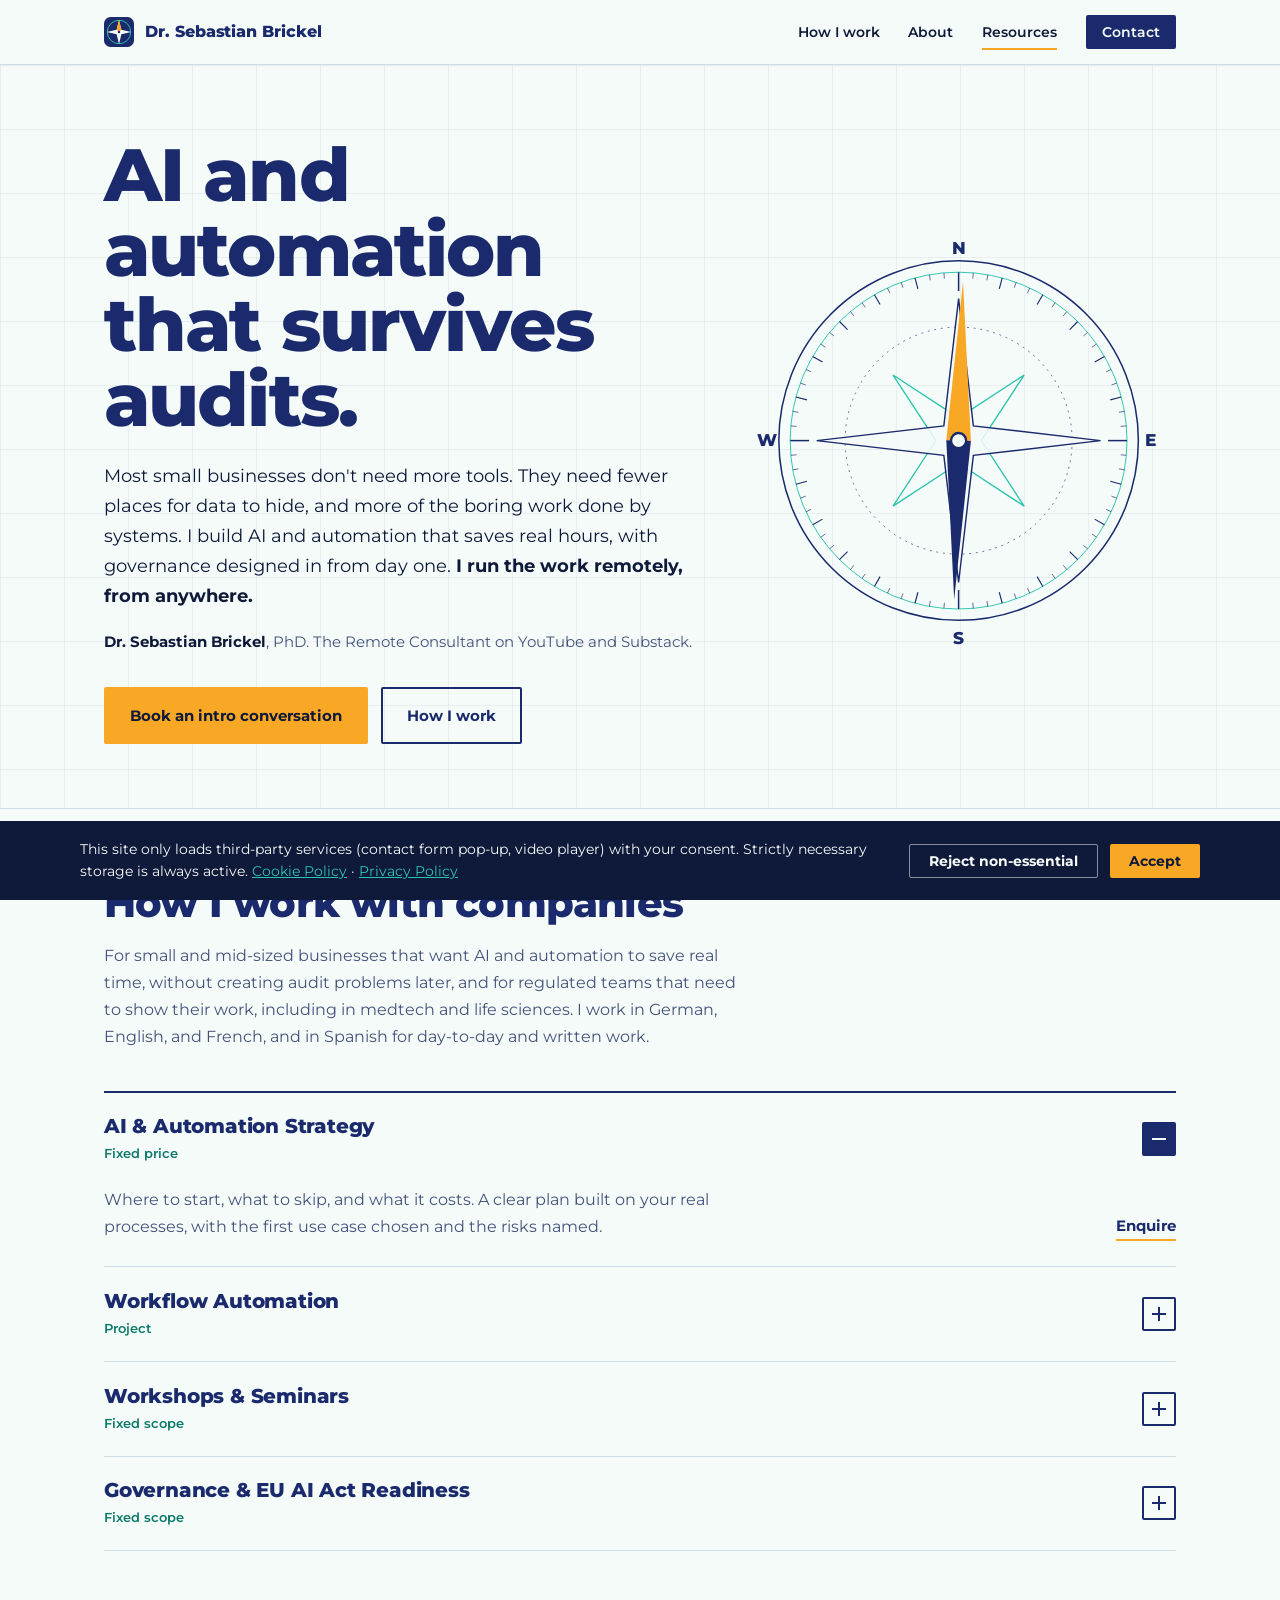
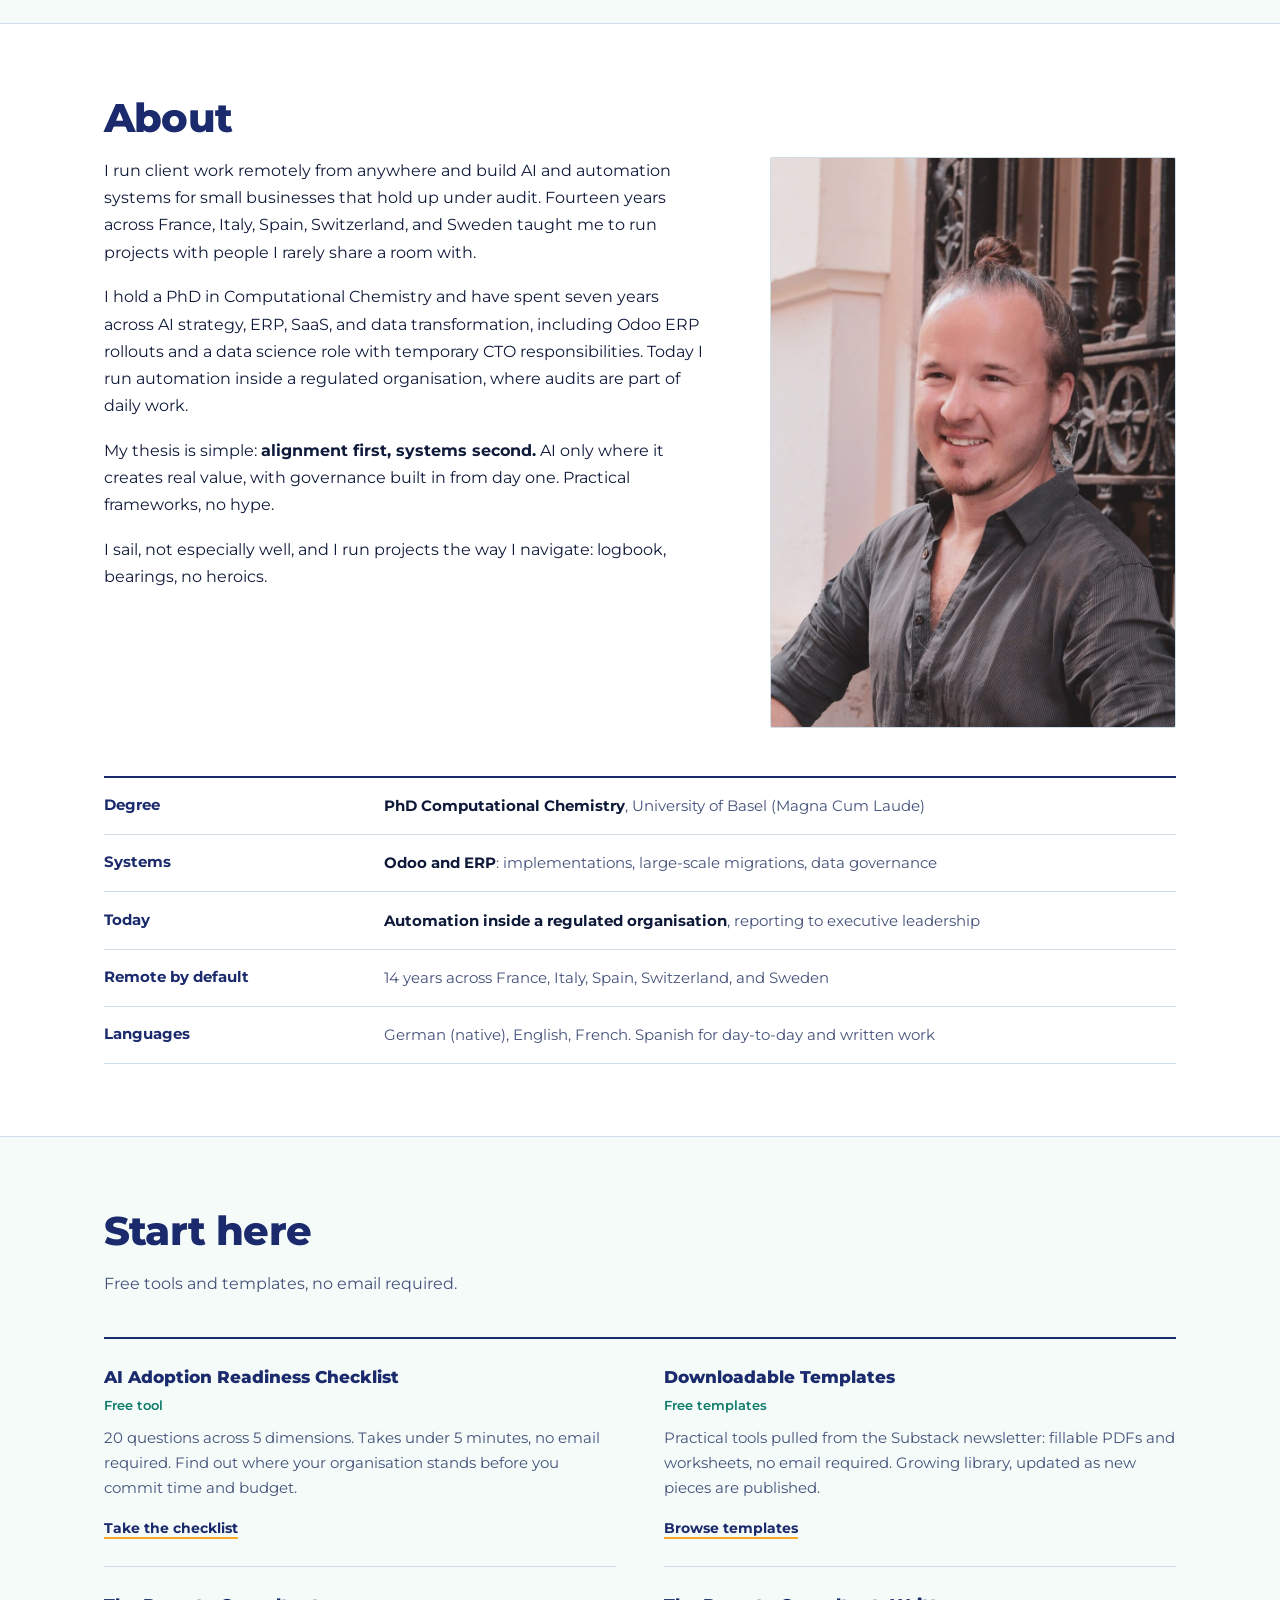
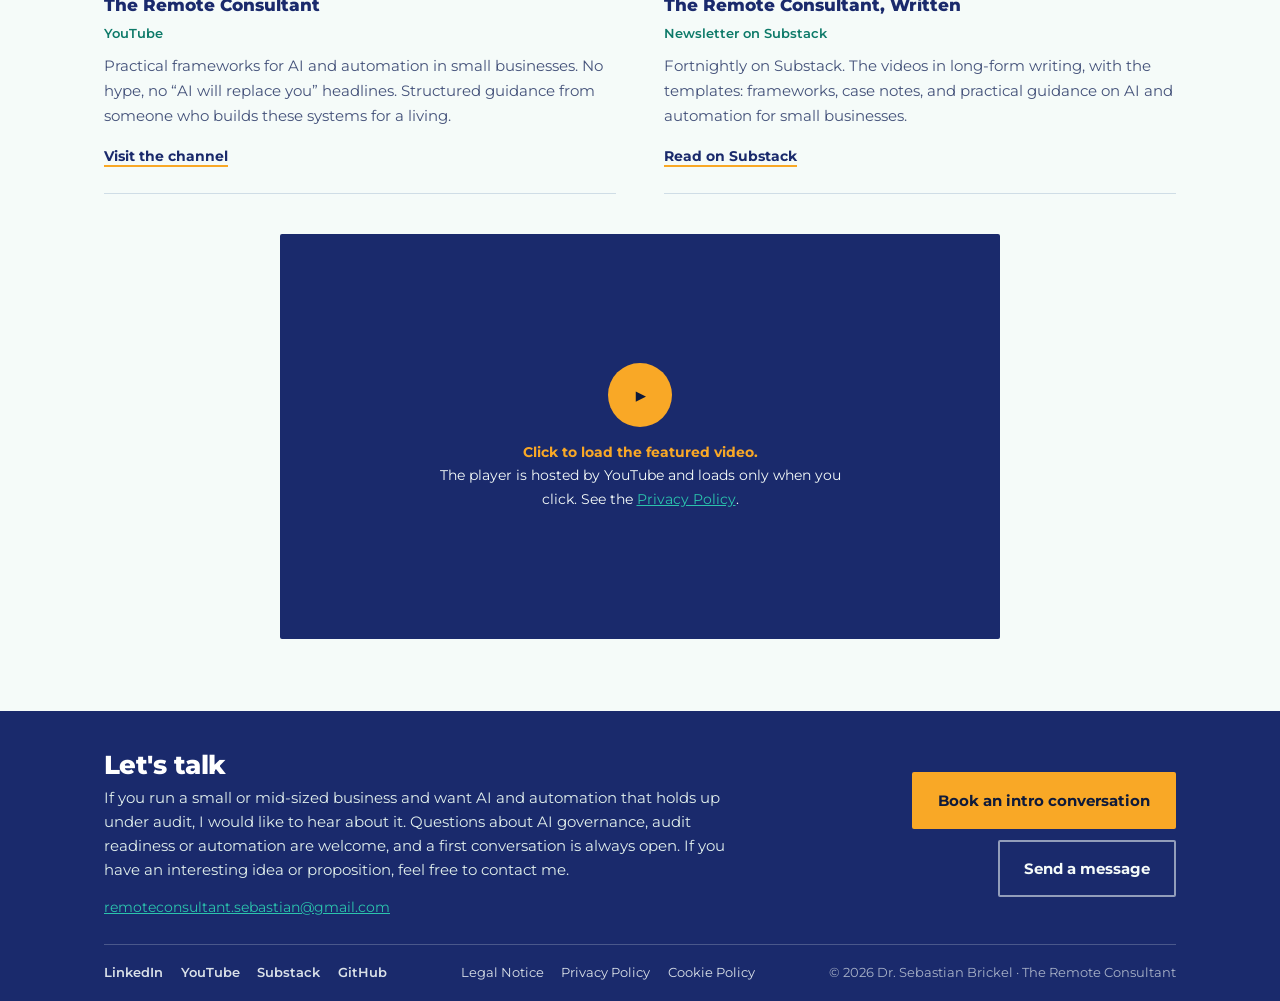
==== commit 9993a124: "Add files via upload" ====
--- a/index.html
+++ b/index.html
@@ -22,7 +22,7 @@
   <link rel="preconnect" href="https://fonts.googleapis.com">
   <link rel="preconnect" href="https://fonts.gstatic.com" crossorigin>
   <link href="https://fonts.googleapis.com/css2?family=Montserrat:wght@400;600;700;800&display=swap" rel="stylesheet">
-  <link rel="stylesheet" href="style.css">
+  <link rel="stylesheet" href="style.css?v=3">
   <script>document.documentElement.classList.add('js')</script>
 
   <script type="application/ld+json">
@@ -106,6 +106,7 @@
       <text y="-197">N</text><text x="203" y="6">E</text><text y="215">S</text><text x="-203" y="6">W</text>
     </g>
     <g class="needle">
+        <animateTransform attributeName="transform" type="rotate" values="-62 0 0;14 0 0;-6 0 0;2 0 0;0 0 0" keyTimes="0;.38;.62;.82;1" calcMode="spline" keySplines=".3 0 .4 1;.3 0 .4 1;.3 0 .4 1;.3 0 .4 1" dur="3.2s" begin="0.2s" fill="freeze"/>
       <polygon points="0,-168 13,0 -13,0" fill="#f9a826"/>
       <polygon points="0,168 13,0 -13,0" fill="#1a2a6c"/>
       <circle r="8" fill="#f5fbf9" stroke="#1a2a6c" stroke-width="2.5"/>
@@ -203,7 +204,7 @@
         <div>
           <h2>Let's talk</h2>
           <p class="contact-lede">If you run a small or mid-sized business and want AI and automation that holds up under audit, I would like to hear about it. Questions about AI governance, audit readiness or automation are welcome, and a first conversation is always open. If you have an interesting idea or proposition, feel free to contact me.</p>
-          <p class="email-line"><a href="mailto:remoteconsultant.sebastian@gmail.com">remoteconsultant.sebastian@gmail.com</a><button type="button" class="copy-btn" data-copy="remoteconsultant.sebastian@gmail.com">Copy</button></p>
+          <p class="email-line"><a href="mailto:remoteconsultant.sebastian@gmail.com">remoteconsultant.sebastian@gmail.com</a></p>
         </div>
         <div class="foot-actions">
           <a href="https://cal.com/sebastian-brickel/intro" target="_blank" rel="noopener" class="btn btn-primary">Book an intro conversation</a>
@@ -271,6 +272,6 @@
     })();
   </script>
 
-<script src="site.js"></script>
+<script src="site.js?v=3"></script>
 </body>
 </html>
--- a/style.css
+++ b/style.css
@@ -83,8 +83,6 @@
 
 .rose { width: 100%; max-width: 440px; justify-self: center; display: block; }
 
-.rose .needle { animation: settle 3.2s cubic-bezier(.2,.7,.3,1) both; transform-origin: 0 0; }
-@keyframes settle { 0% { transform: rotate(-62deg); } 38% { transform: rotate(14deg); } 62% { transform: rotate(-6deg); } 82% { transform: rotate(2deg); } 100% { transform: rotate(0deg); } }
 .rise { animation: rise .8s cubic-bezier(.2,.7,.2,1) both; animation-delay: var(--d, 0s); }
 @keyframes rise { from { opacity: 0; transform: translateY(18px); } to { opacity: 1; transform: none; } }
 
@@ -166,8 +164,6 @@
 .contact-lede { margin: 0; font-size: .93rem; color: #e1efec; max-width: 42em; line-height: 1.6; }
 .email-line { margin: .8rem 0 0; font-size: .9rem; display: flex; flex-wrap: wrap; align-items: center; gap: .4rem .8rem; }
 .email-line a { color: var(--teal); }
-.copy-btn { font: inherit; font-size: .8rem; font-weight: 700; color: var(--paper); background: transparent; border: 1.5px solid rgba(245,251,249,.5); border-radius: var(--r); padding: .2rem .7rem; cursor: pointer; }
-.copy-btn:hover { background: var(--paper); color: var(--navy); }
 .foot-actions { display: flex; flex-wrap: wrap; gap: .7rem; justify-content: flex-end; }
 .btn-light { border-color: rgba(245,251,249,.55); color: var(--paper); background: transparent; }
 .btn-light:hover { background: var(--paper); color: var(--navy); }
@@ -177,10 +173,6 @@
 .foot-bottom .legal a { font-weight: 400; }
 .foot-copy { color: rgba(245,251,249,.65); }
 .site-footer.slim { padding-top: .6rem; }
-
-/* TOAST */
-.toast { position: fixed; left: 50%; bottom: 24px; transform: translate(-50%, 20px); background: var(--ink); color: var(--paper); padding: .7rem 1.2rem; border-radius: var(--r); font-size: .88rem; font-weight: 600; opacity: 0; pointer-events: none; transition: opacity .25s, transform .25s; z-index: 100000; max-width: 90vw; }
-.toast.show { opacity: 1; transform: translate(-50%, 0); }
 
 /* COOKIE BANNER */
 #cookie-banner { display: none; position: fixed; bottom: 0; left: 0; right: 0; background: var(--ink); color: var(--paper); padding: 1.1rem 1.5rem; z-index: 99999; font-size: .85rem; line-height: 1.6; }
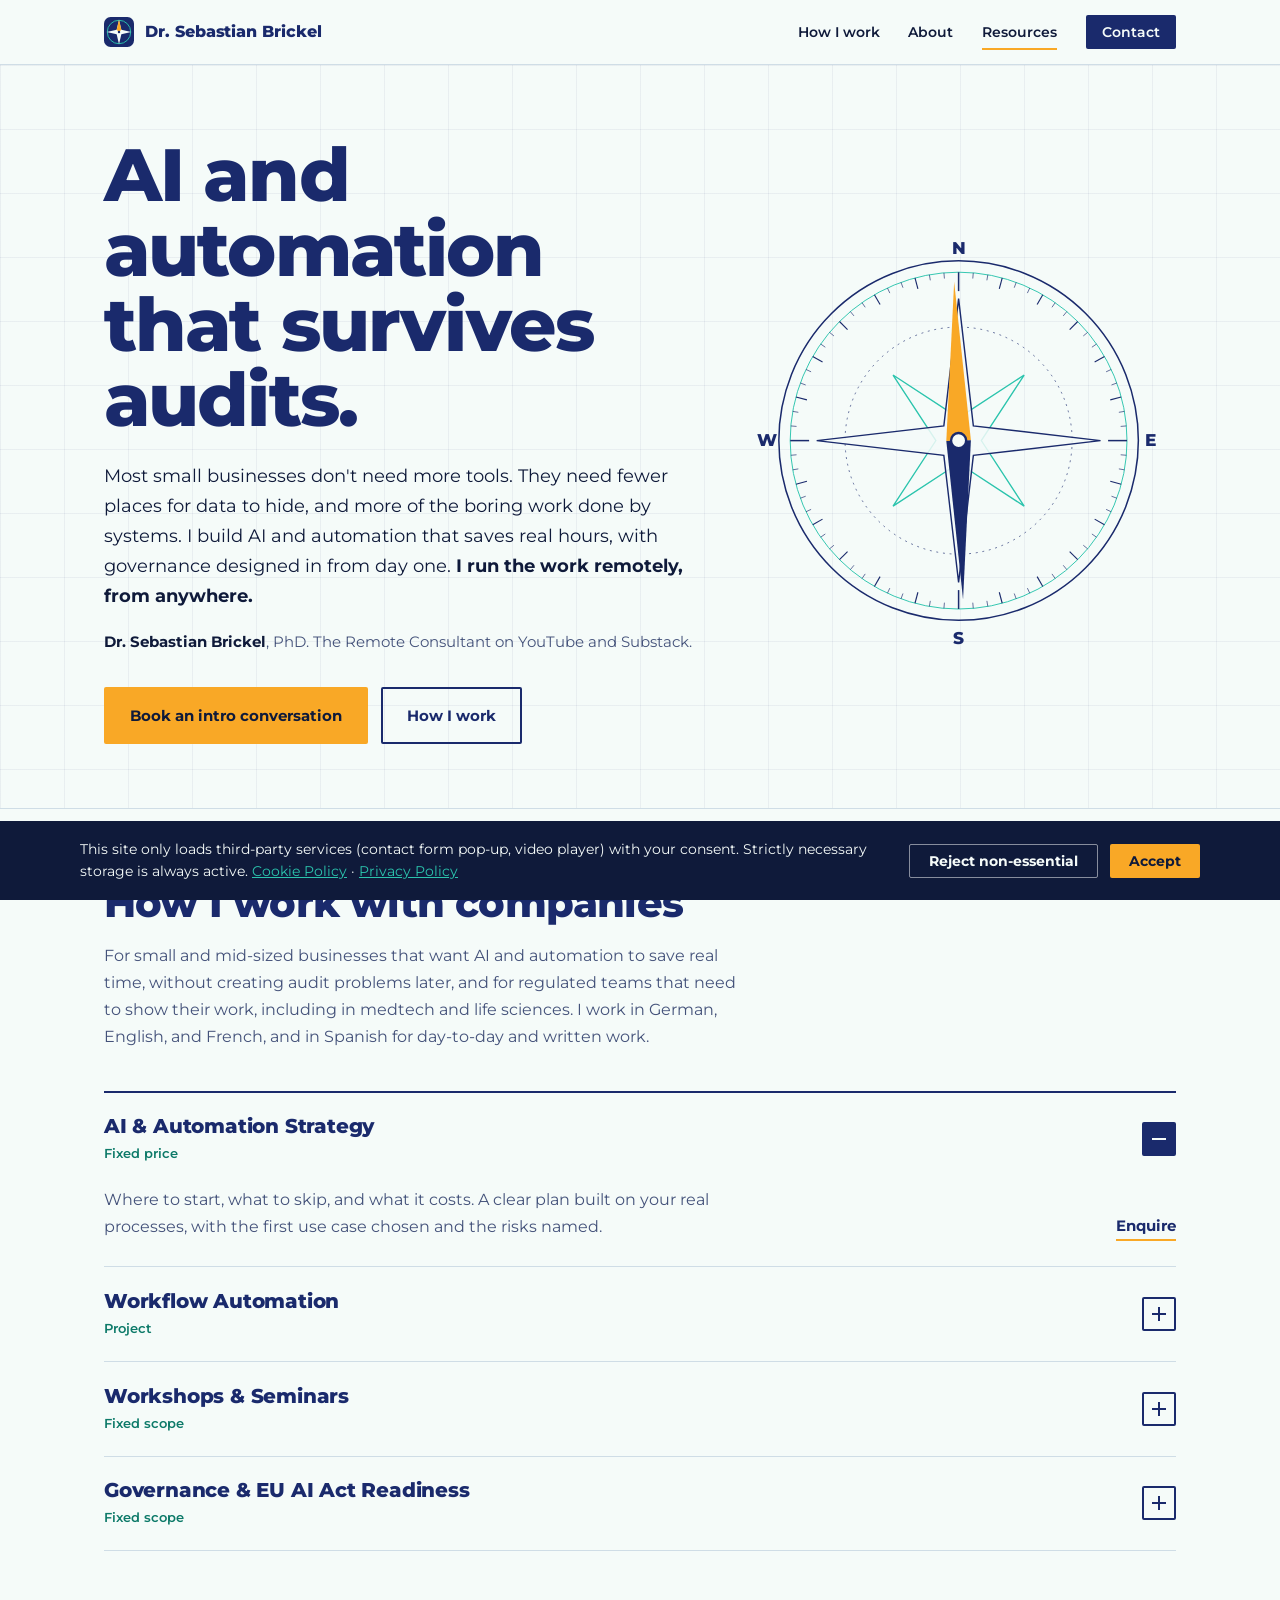
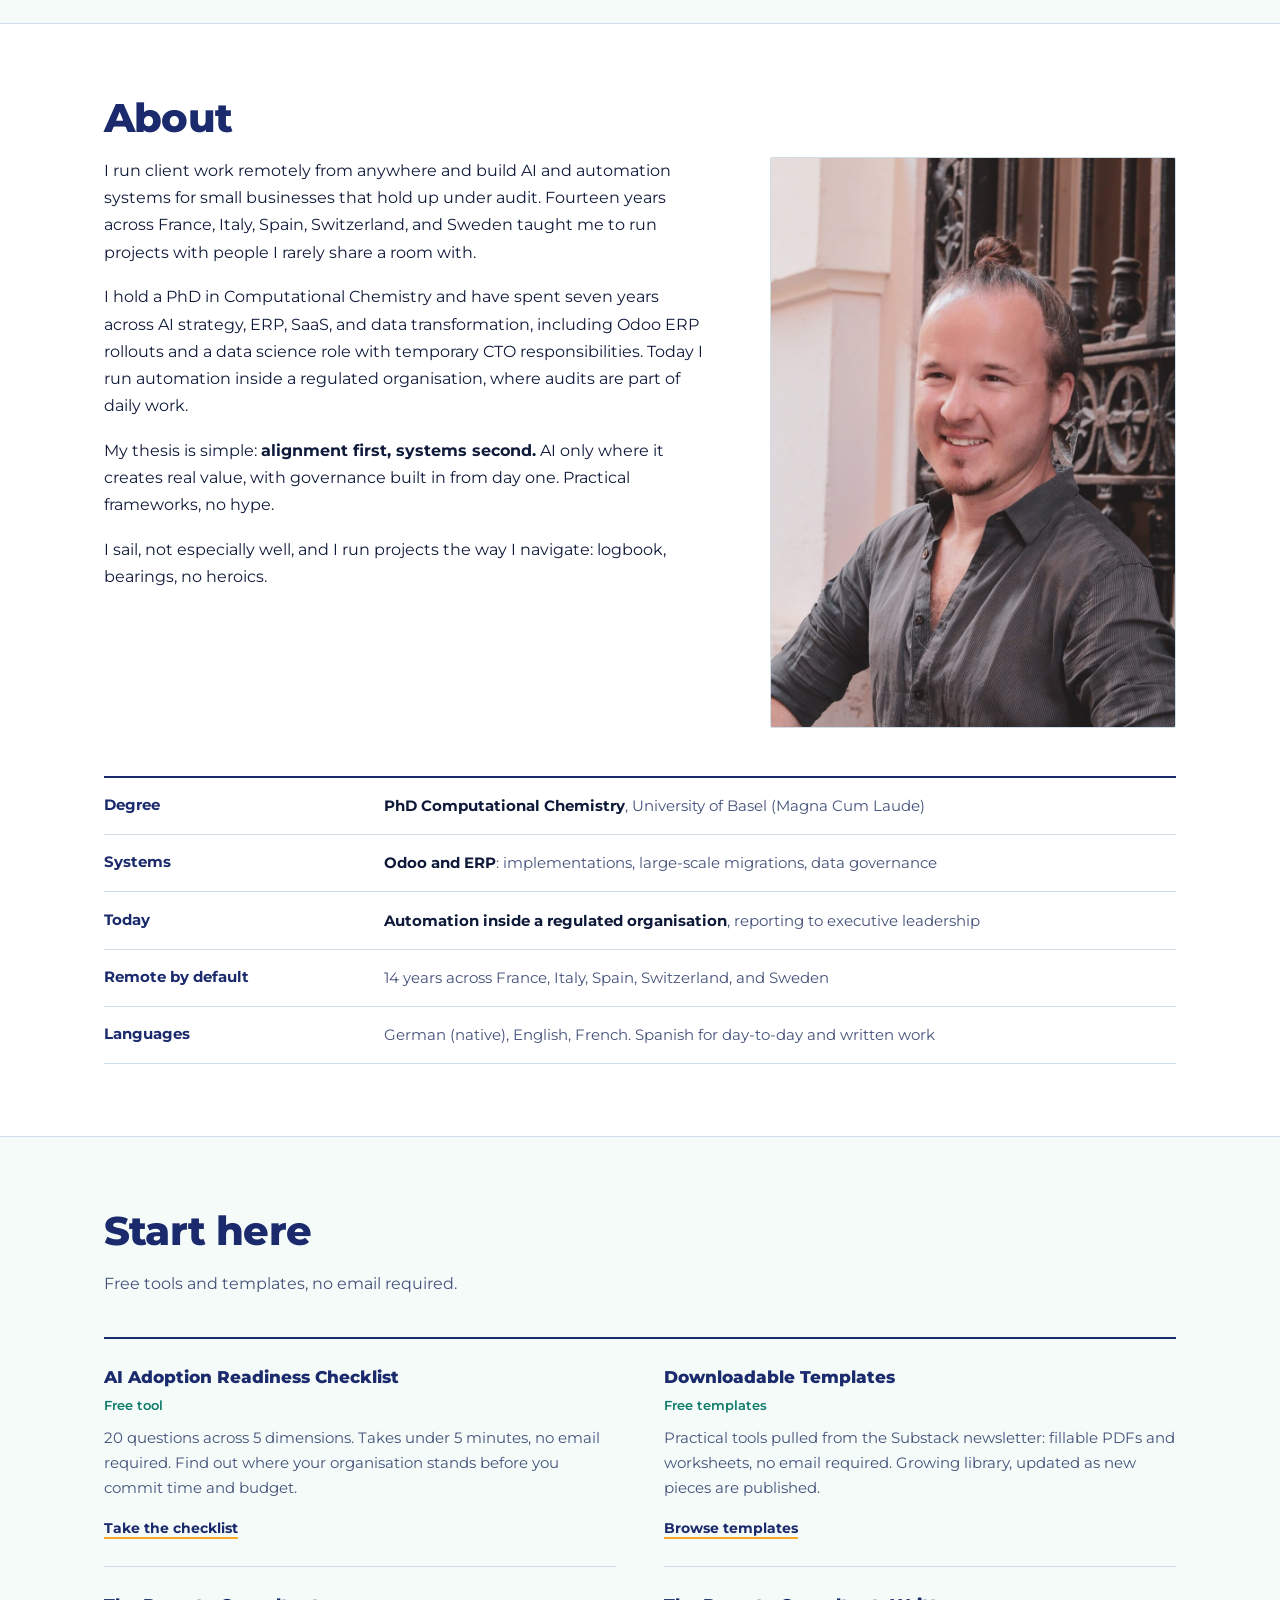
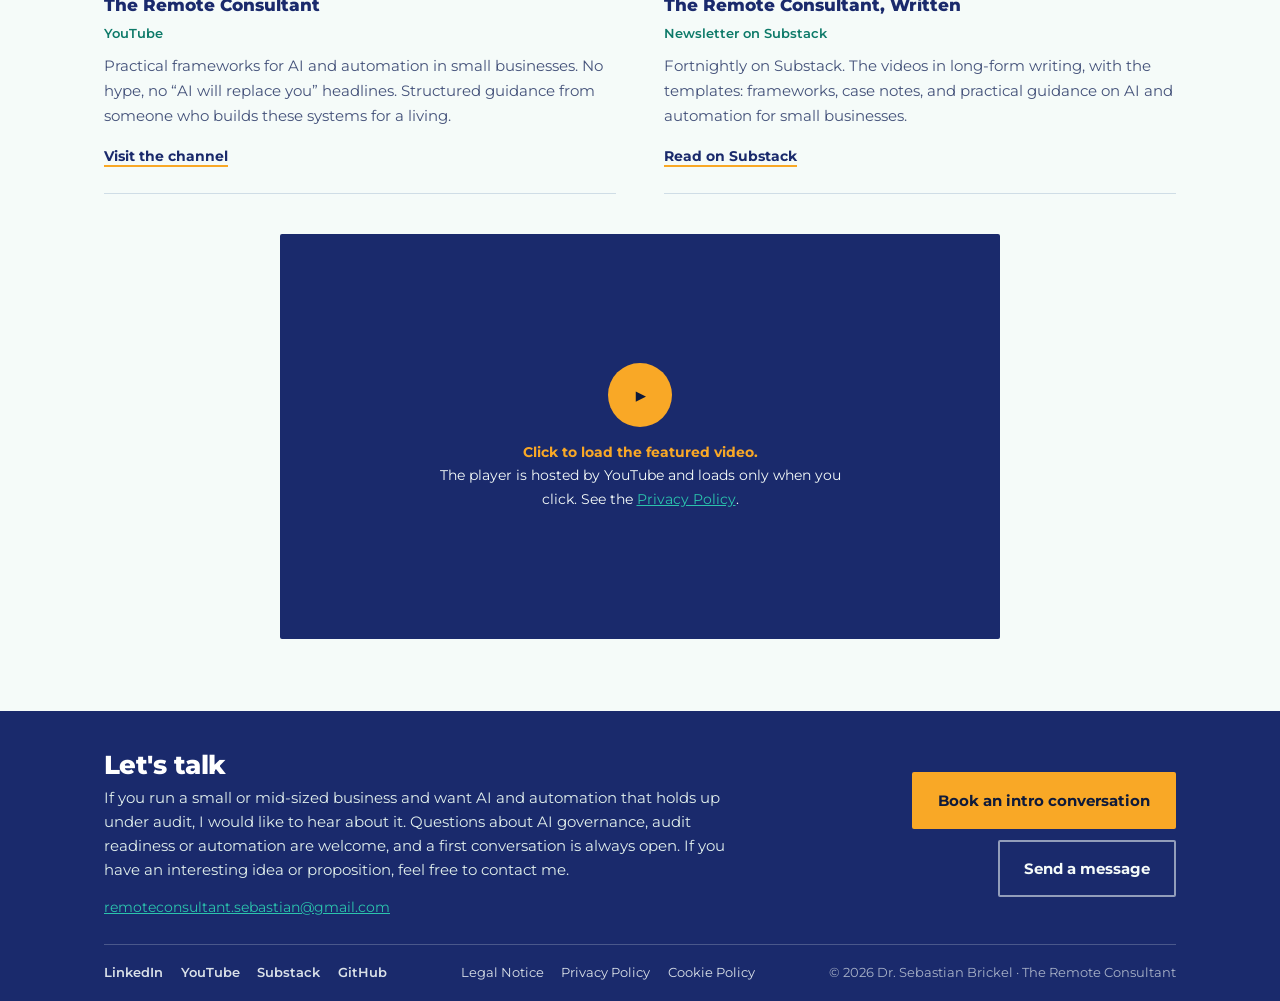
==== commit e5269ab8: "Add files via upload" ====
--- a/index.html
+++ b/index.html
@@ -225,7 +225,7 @@
     var facade = document.getElementById('video-facade');
     function loadVideo() {
       var container = document.getElementById('video-container');
-      container.innerHTML = '<iframe src="https://www.youtube-nocookie.com/embed/aSUWpTethhc?autoplay=1" title="The Remote Consultant - latest video" allow="autoplay; encrypted-media" allowfullscreen></iframe>';
+      container.innerHTML = '<iframe src="https://www.youtube-nocookie.com/embed/eQg4SnXS0tY?autoplay=1" title="The Remote Consultant - latest video" allow="autoplay; encrypted-media" allowfullscreen></iframe>';
       container.style.display = 'block';
       facade.style.display = 'none';
     }
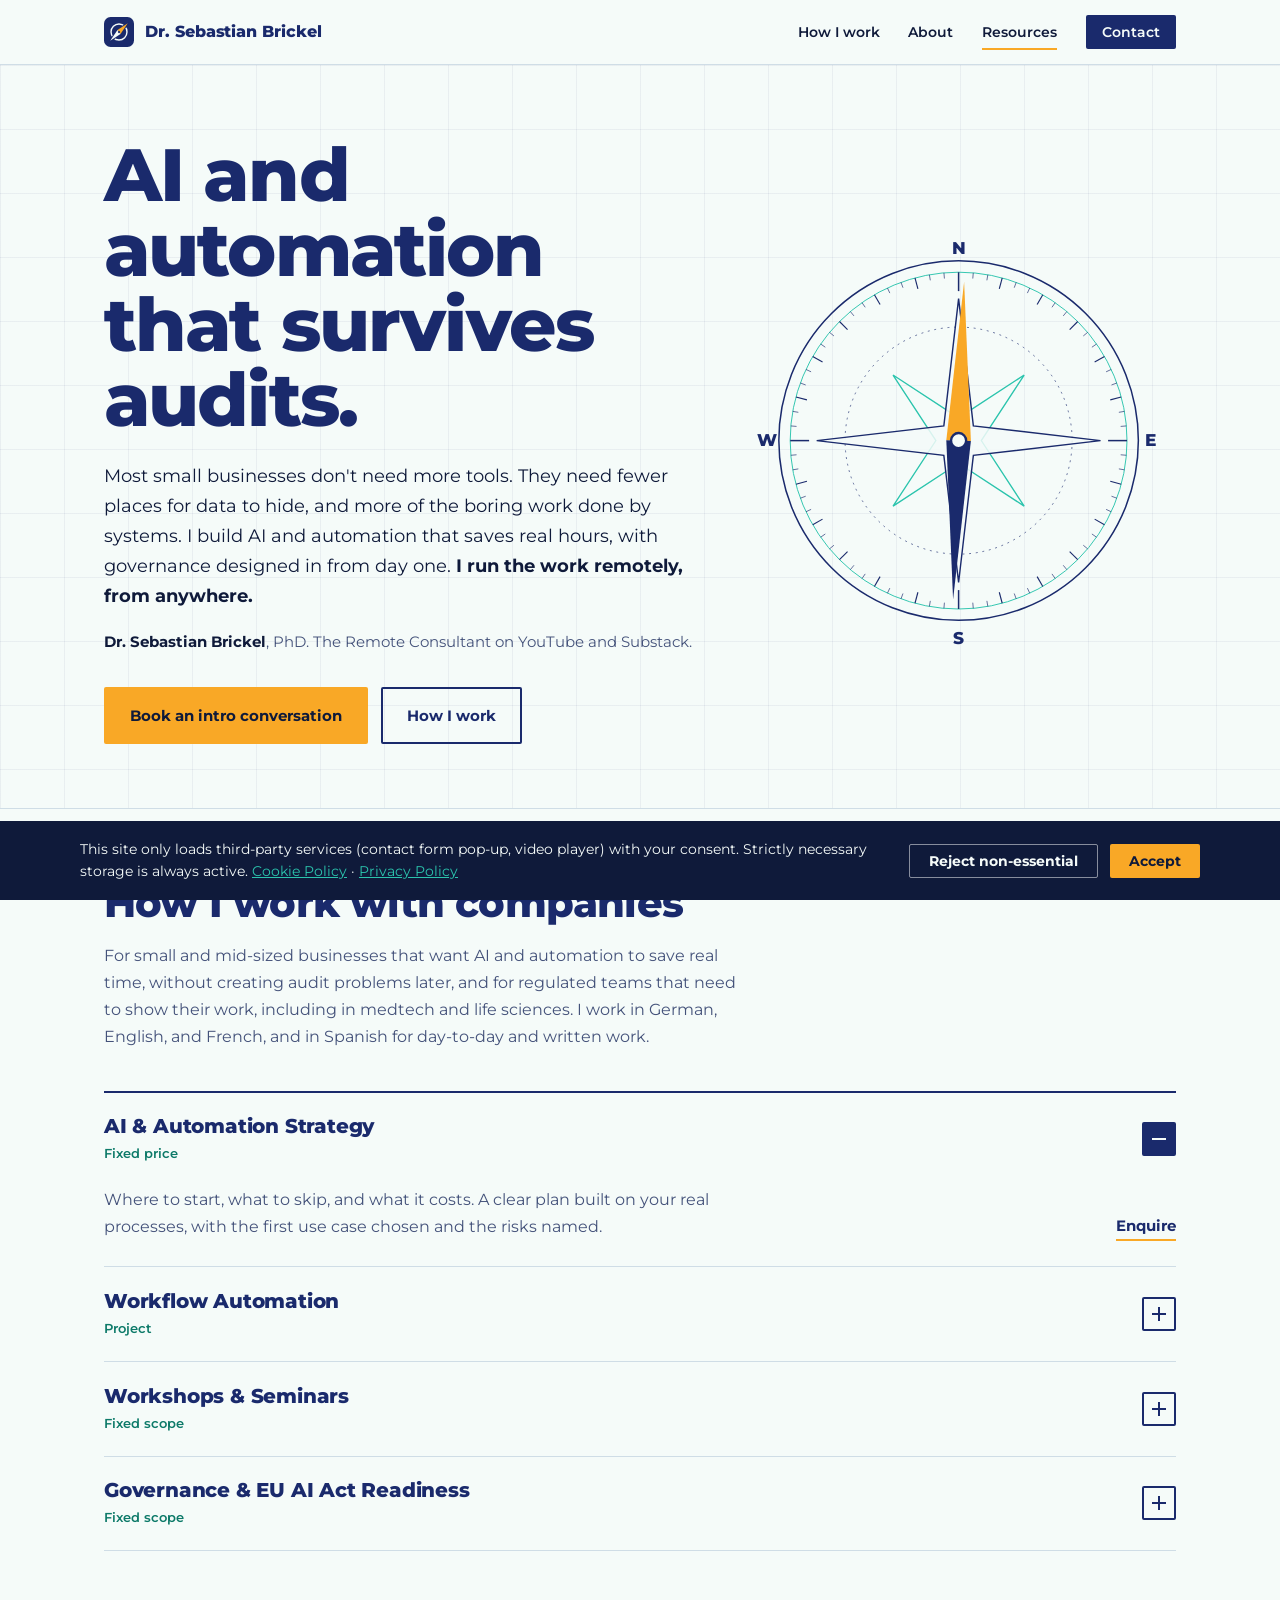
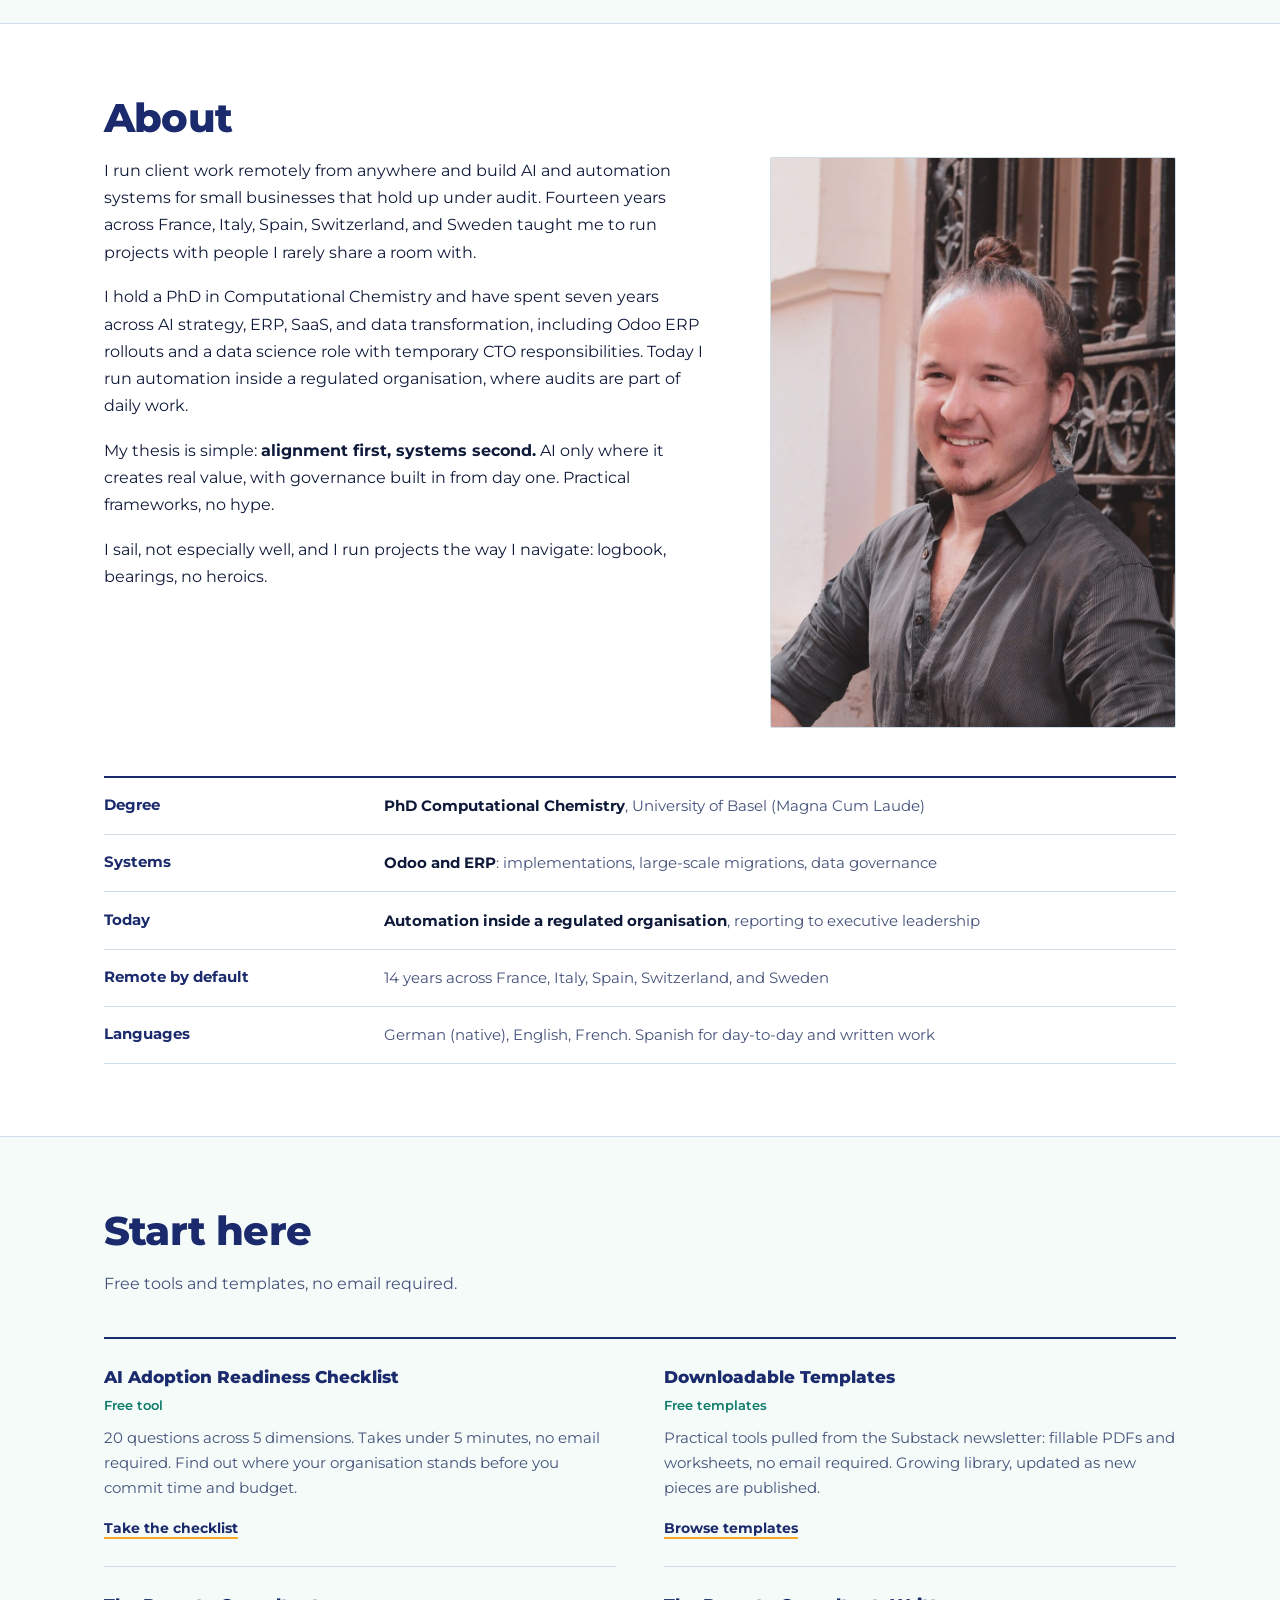
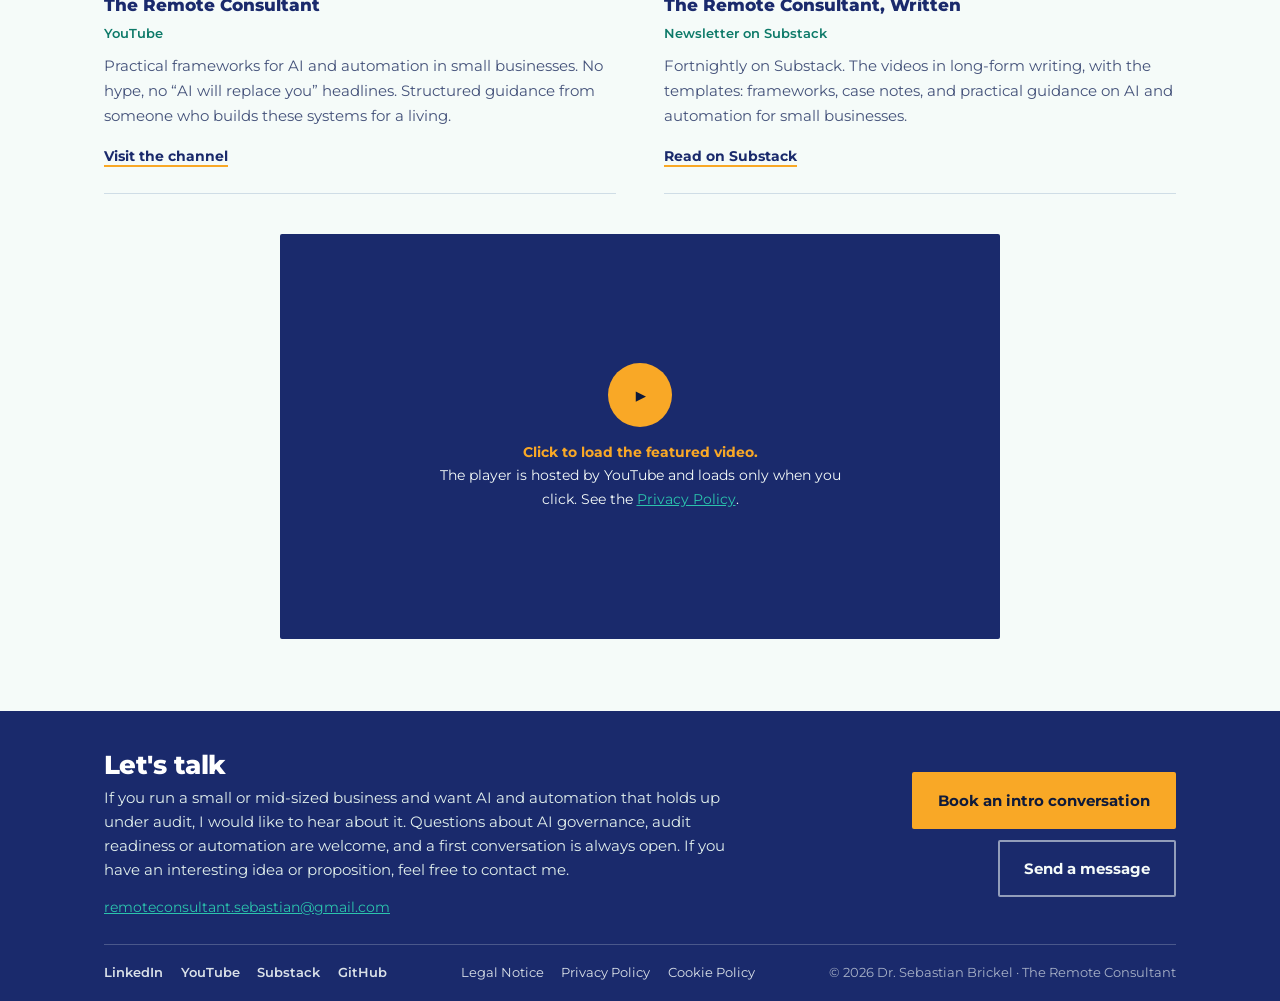
==== commit 6520a2c4: "Add files via upload" ====
--- a/index.html
+++ b/index.html
@@ -3,21 +3,23 @@
 <head>
   <meta charset="UTF-8">
   <meta name="viewport" content="width=device-width, initial-scale=1.0">
-  <link rel="icon" type="image/svg+xml" href="images/favicon.svg">
-  <link rel="icon" type="image/png" href="images/favicon.png">
-  <link rel="apple-touch-icon" href="images/apple-touch-icon.png">
+  <link rel="icon" type="image/svg+xml" href="images/favicon.svg?v=5">
+  <link rel="icon" type="image/png" href="images/favicon.png?v=5">
+  <link rel="apple-touch-icon" href="images/apple-touch-icon.png?v=5">
   <title>Dr. Sebastian Brickel | AI &amp; Automation for Small Businesses | The Remote Consultant</title>
   <meta name="description" content="Dr. Sebastian Brickel builds AI and automation systems for small and mid-sized businesses that hold up under audit. AI strategy, workflow automation, workshops, AI governance and EU AI Act readiness, including for regulated teams in medtech and life sciences. Remote, from anywhere. PhD, no hype.">
   <link rel="canonical" href="https://sbrickel.github.io/">
   <meta property="og:title" content="Dr. Sebastian Brickel | AI &amp; Automation That Survives Audits">
   <meta property="og:description" content="AI and automation for small and mid-sized businesses, built to hold up under audit. Remote, from anywhere.">
-  <meta property="og:image" content="https://sbrickel.github.io/images/profile.jpg">
+  <meta property="og:image" content="https://sbrickel.github.io/images/share.jpg">
+<meta property="og:image:width" content="1200">
+<meta property="og:image:height" content="630">
   <meta property="og:url" content="https://sbrickel.github.io/">
   <meta property="og:type" content="website">
   <meta name="twitter:card" content="summary_large_image">
   <meta name="twitter:title" content="Dr. Sebastian Brickel | AI &amp; Automation That Survives Audits">
   <meta name="twitter:description" content="AI and automation for small and mid-sized businesses, built to hold up under audit. Remote, from anywhere.">
-  <meta name="twitter:image" content="https://sbrickel.github.io/images/profile.jpg">
+  <meta name="twitter:image" content="https://sbrickel.github.io/images/share.jpg">
 
   <link rel="preconnect" href="https://fonts.googleapis.com">
   <link rel="preconnect" href="https://fonts.gstatic.com" crossorigin>
@@ -71,7 +73,7 @@
   <a class="skip" href="#main">Skip to content</a>
   <nav class="site-nav" aria-label="Main">
     <div class="wrap">
-      <a href="#" class="brand"><svg viewBox="0 0 64 64" width="30" height="30" aria-hidden="true" focusable="false"><rect width="64" height="64" rx="14" fill="#1a2a6c"/><circle cx="32" cy="32" r="25" fill="none" stroke="#2bc4ad" stroke-width="2"/><polygon points="32,6 37,27 58,32 37,37 32,58 27,37 6,32 27,27" fill="#f5fbf9"/><polygon points="32,6 37,27 32,32 27,27" fill="#f9a826"/><circle cx="32" cy="32" r="2.6" fill="#1a2a6c"/></svg>Dr. Sebastian Brickel</a>
+      <a href="#" class="brand"><svg viewBox="0 0 64 64" width="30" height="30" aria-hidden="true" focusable="false"><rect width="64" height="64" rx="14" fill="#1a2a6c"/><circle cx="32" cy="32" r="17" fill="none" stroke="#f5fbf9" stroke-width="3.0"/><g transform="translate(32 32) rotate(45)"><polygon points="0,-26.5 5.4,0.9 0,26.5 -5.4,-0.9" fill="#1a2a6c" stroke="#1a2a6c" stroke-width="3.4" stroke-linejoin="round"/><polygon points="0,-26.5 5.4,0.9 -5.4,-0.9" fill="#f9a826"/><polygon points="5.4,0.9 0,26.5 -5.4,-0.9" fill="#f5fbf9"/><circle r="2.3" fill="#1a2a6c"/></g></svg>Dr. Sebastian Brickel</a>
       <button class="nav-toggle" id="nav-toggle" aria-label="Toggle menu" aria-expanded="false">&#9776;</button>
       <ul class="nav-links" id="nav-links">
         <li><a href="#services">How I work</a></li>
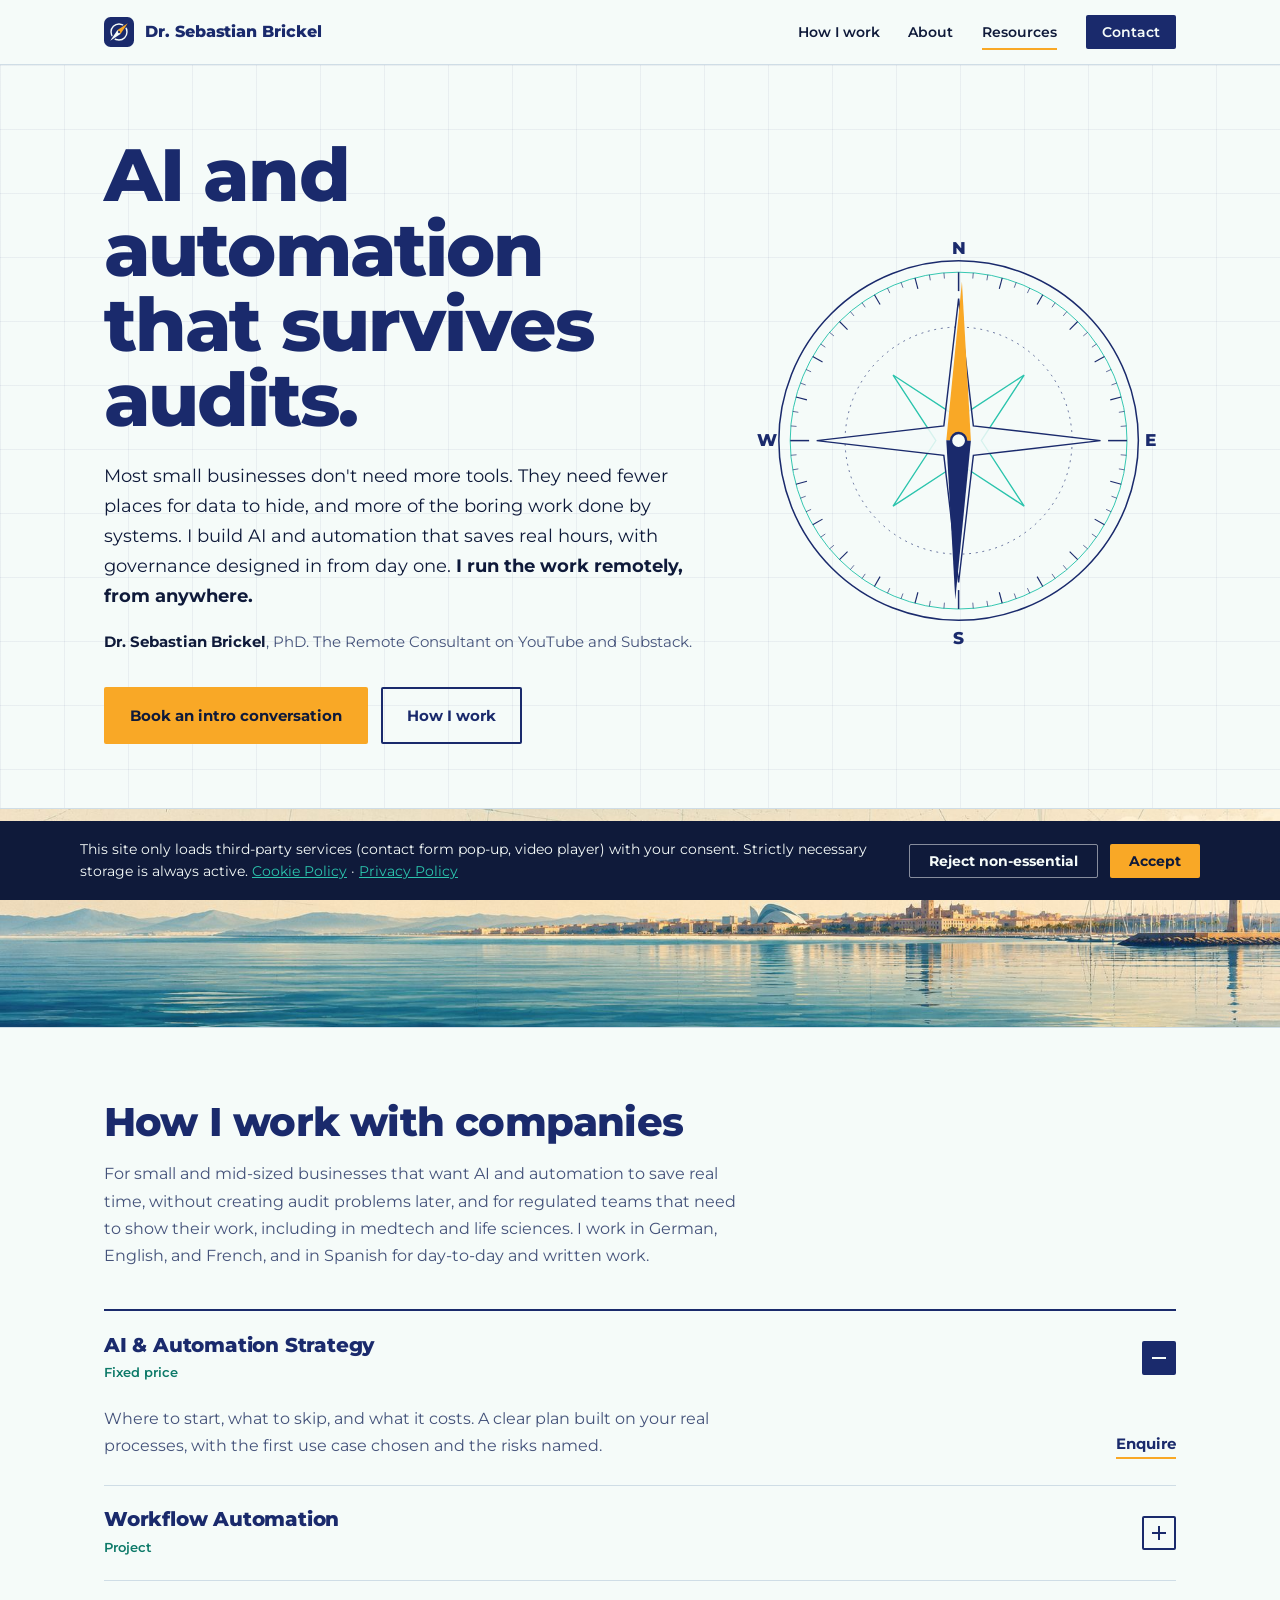
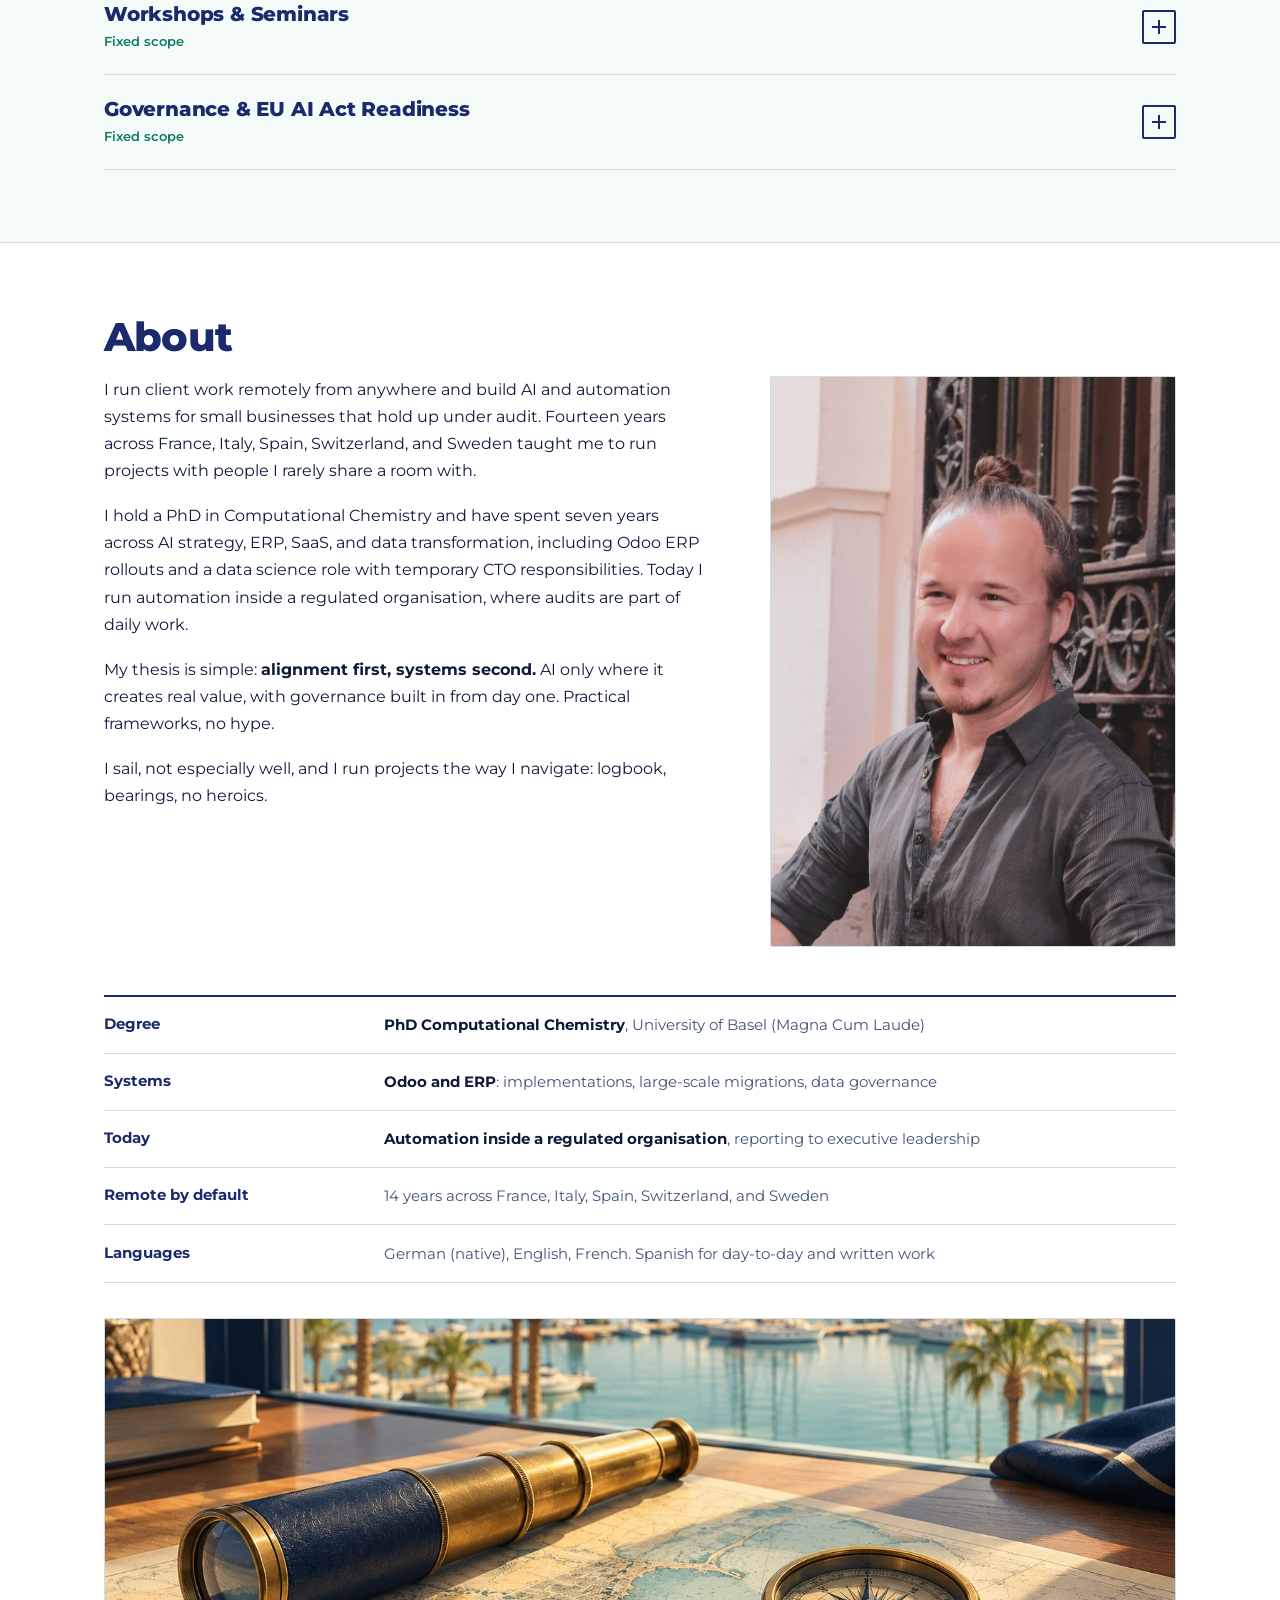
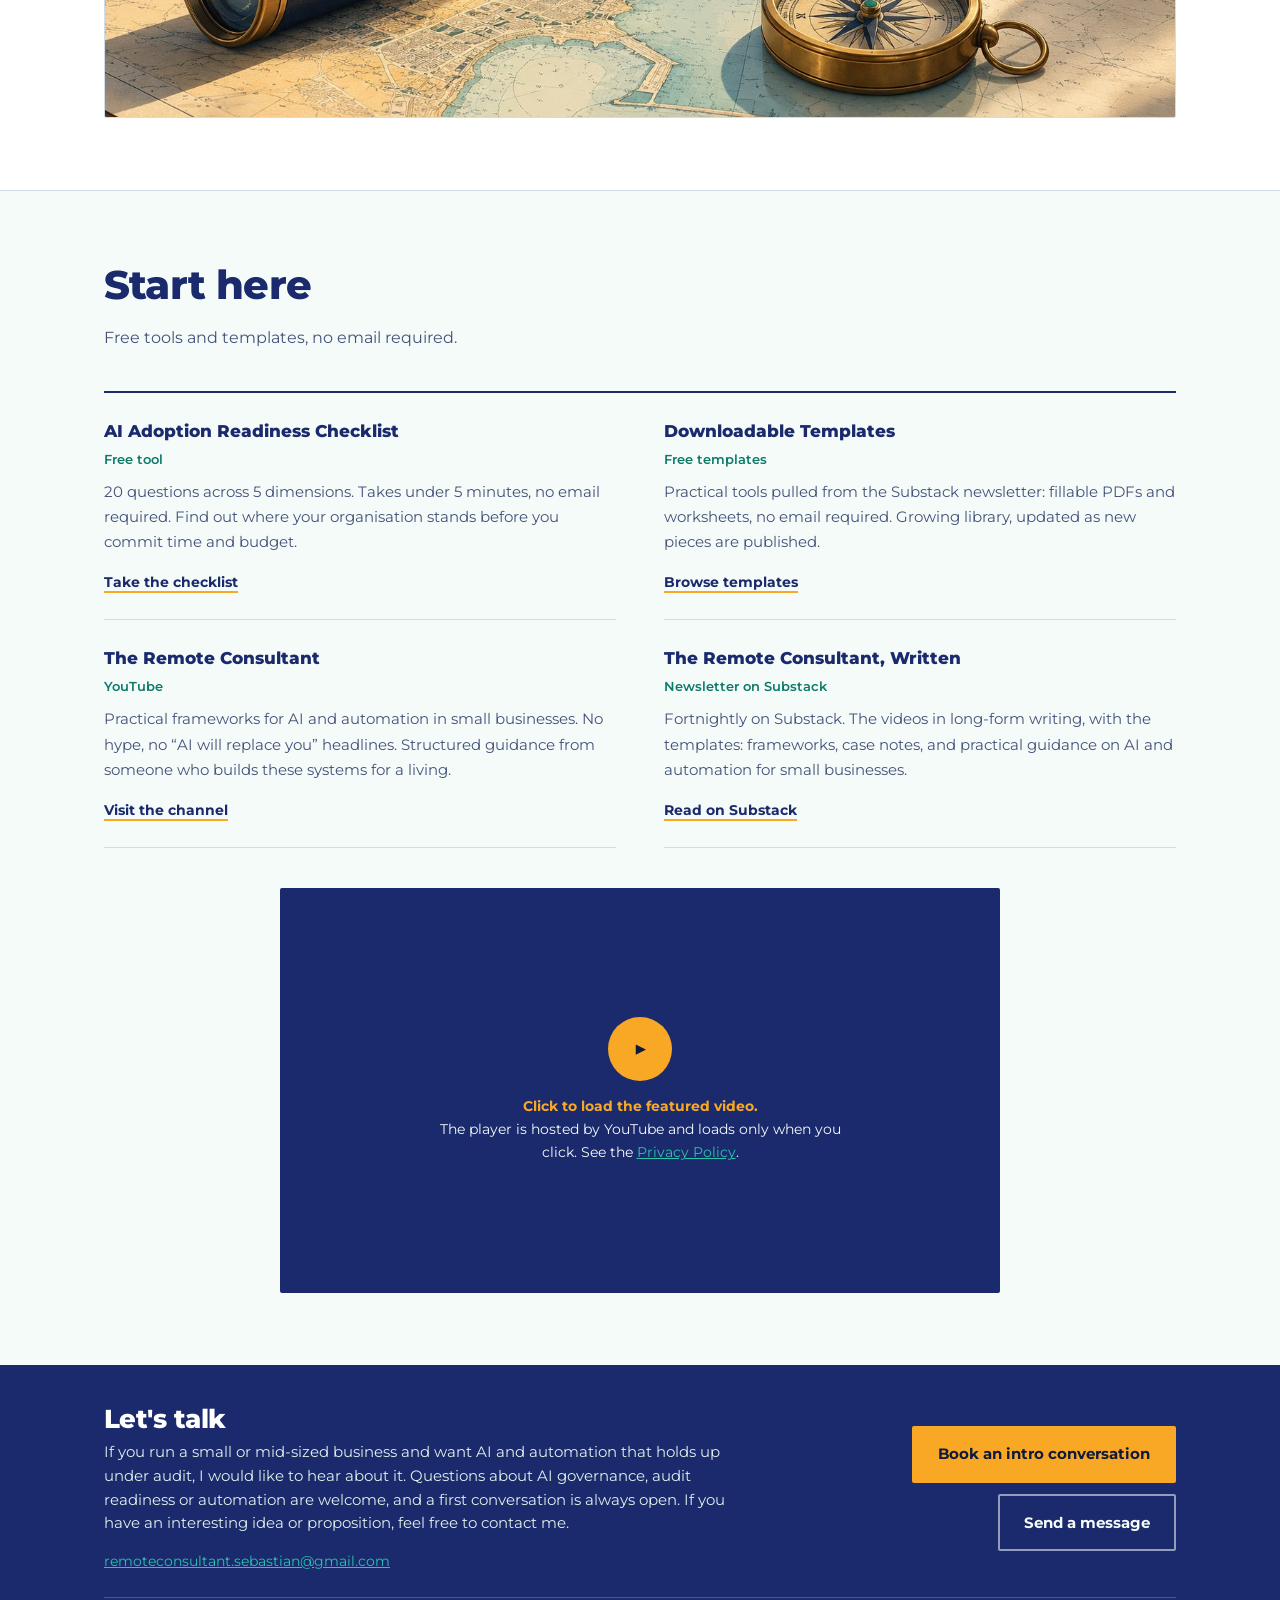
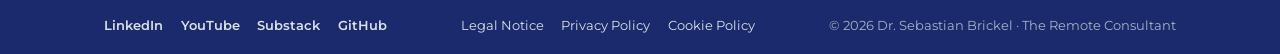
==== commit 4dc08ec8: "Update stylesheet version and add new image" ====
--- a/index.html
+++ b/index.html
@@ -24,7 +24,7 @@
   <link rel="preconnect" href="https://fonts.googleapis.com">
   <link rel="preconnect" href="https://fonts.gstatic.com" crossorigin>
   <link href="https://fonts.googleapis.com/css2?family=Montserrat:wght@400;600;700;800&display=swap" rel="stylesheet">
-  <link rel="stylesheet" href="style.css?v=3">
+  <link rel="stylesheet" href="style.css?v=4">
   <script>document.documentElement.classList.add('js')</script>
 
   <script type="application/ld+json">
@@ -118,6 +118,8 @@
     </div>
   </header>
 
+  <div class="band band-sea" role="presentation"><img src="images/divider-sea.jpg" alt="" width="1800" height="600" loading="lazy"></div>
+
   <section id="services" class="block">
     <div class="wrap">
       <h2>How I work with companies</h2>
@@ -162,6 +164,7 @@
         <div><dt>Remote by default</dt><dd>14 years across France, Italy, Spain, Switzerland, and Sweden</dd></div>
         <div><dt>Languages</dt><dd>German (native), English, French. Spanish for day-to-day and written work</dd></div>
       </dl>
+      <figure class="about-wide"><img src="images/about-desk.jpg" alt="Brass spyglass and compass on a nautical chart of the Valencia coast, with the marina behind" width="1500" height="1000" loading="lazy"></figure>
     </div>
   </section>
 
--- a/style.css
+++ b/style.css
@@ -183,6 +183,12 @@
 .cookie-btn { padding: .5rem 1.2rem; border-radius: var(--r); border: 0; cursor: pointer; font-family: inherit; font-size: .85rem; font-weight: 700; }
 .cookie-btn-accept { background: var(--amber); color: var(--ink); }
 .cookie-btn-reject { background: transparent; color: var(--paper); border: 1.5px solid rgba(255,255,255,.5); }
+
+/* IMAGE BANDS */
+.band { margin: 0; line-height: 0; border-bottom: 1px solid var(--rule); background: var(--paper); }
+.band img { display: block; width: 100%; height: clamp(110px, 17vw, 240px); object-fit: cover; object-position: center 60%; }
+.about-wide { margin: 2.2rem 0 0; }
+.about-wide img { display: block; width: 100%; height: clamp(200px, 34vw, 400px); object-fit: cover; object-position: center 62%; border-radius: var(--r); border: 1px solid var(--rule); }
 
 /* BACK TO TOP */
 #back-to-top { position: fixed; bottom: 22px; right: 22px; z-index: 900; background: var(--navy); color: var(--paper); border: 0; border-radius: var(--r); width: 44px; height: 44px; font-size: 1.1rem; font-weight: 800; cursor: pointer; display: none; }
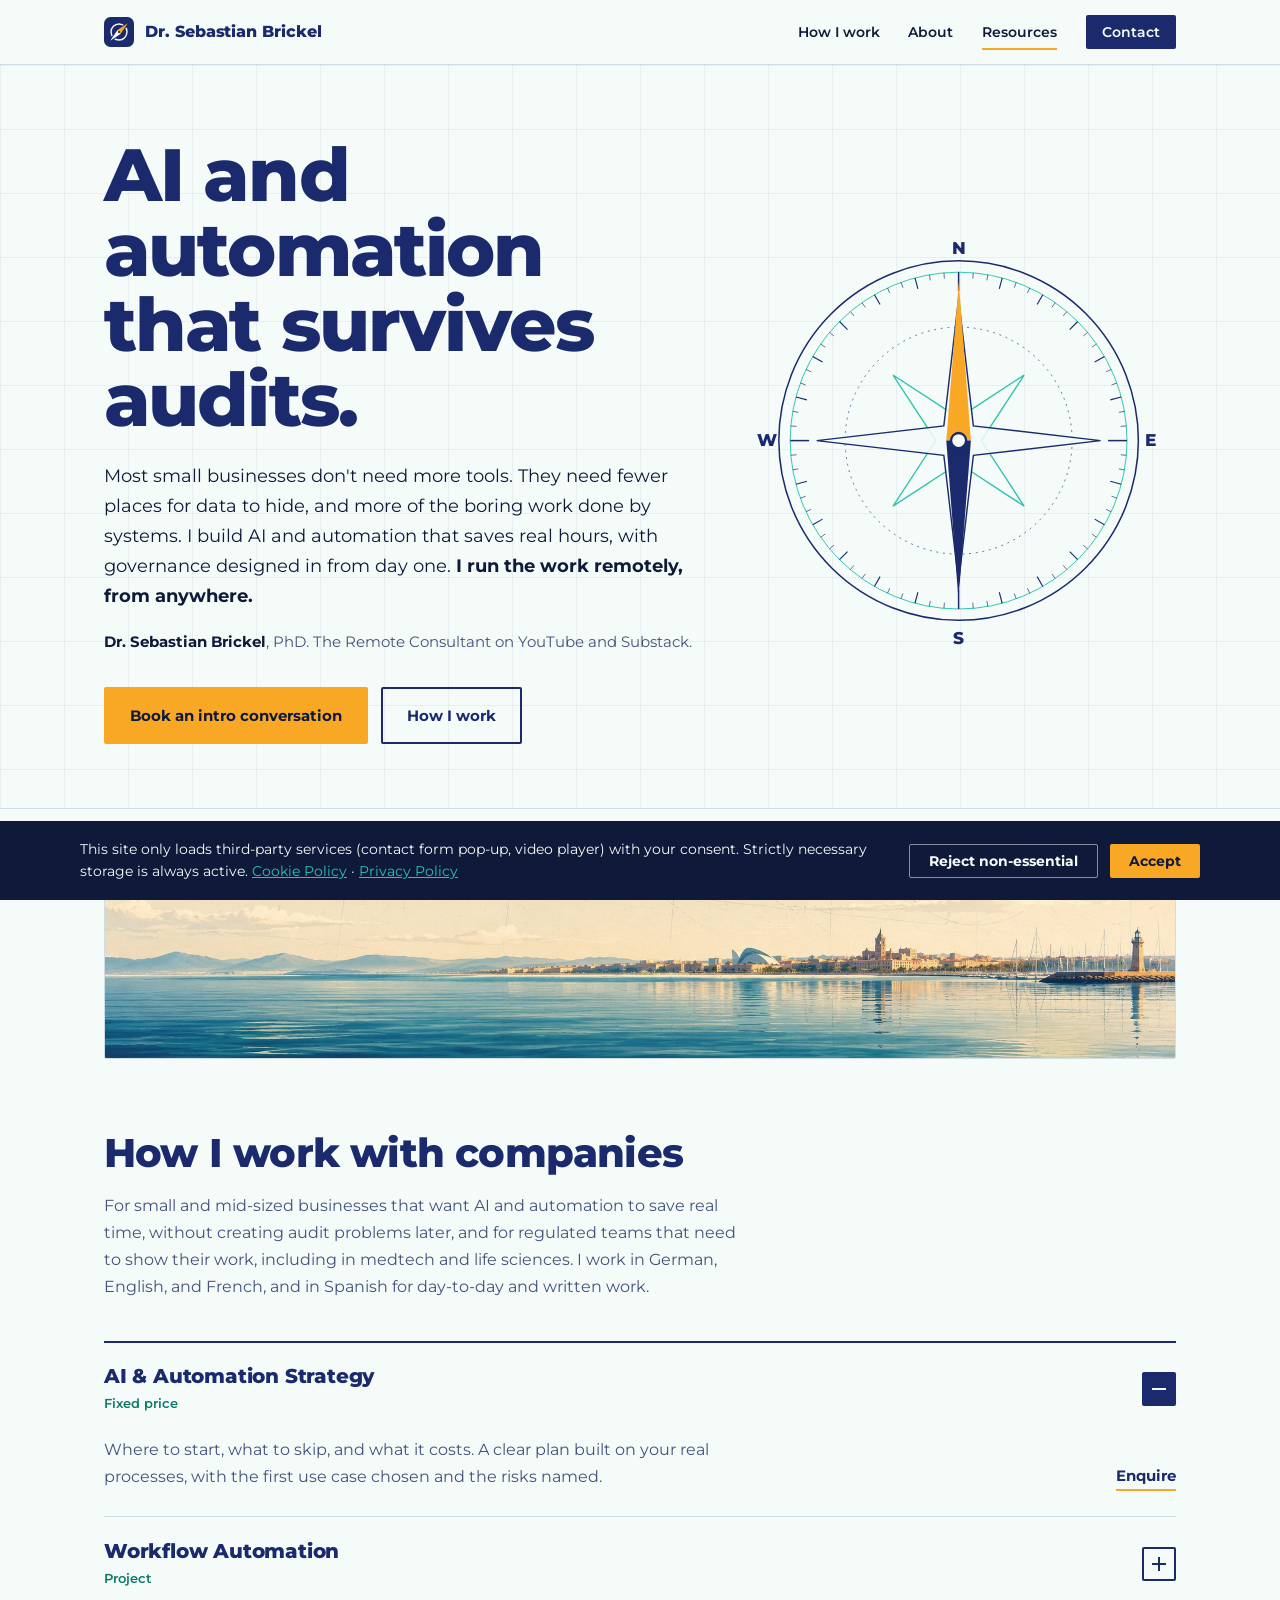
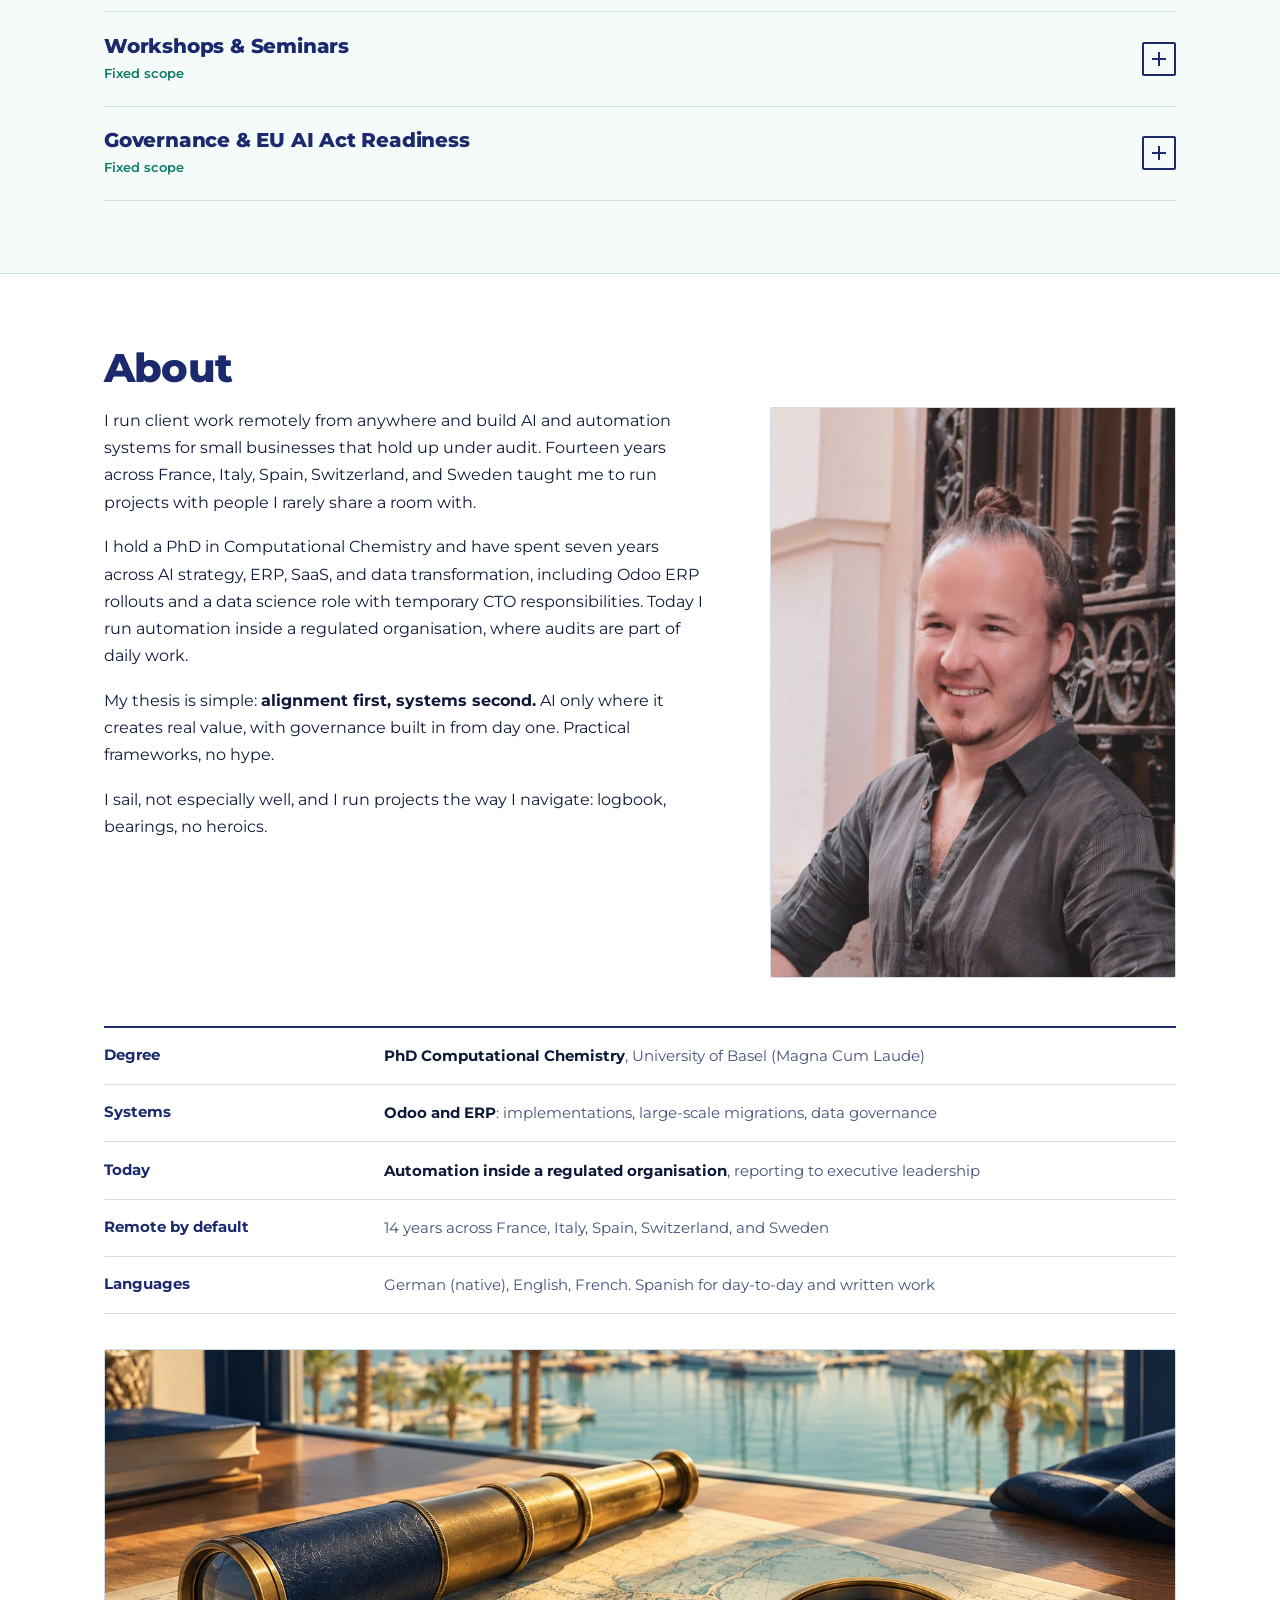
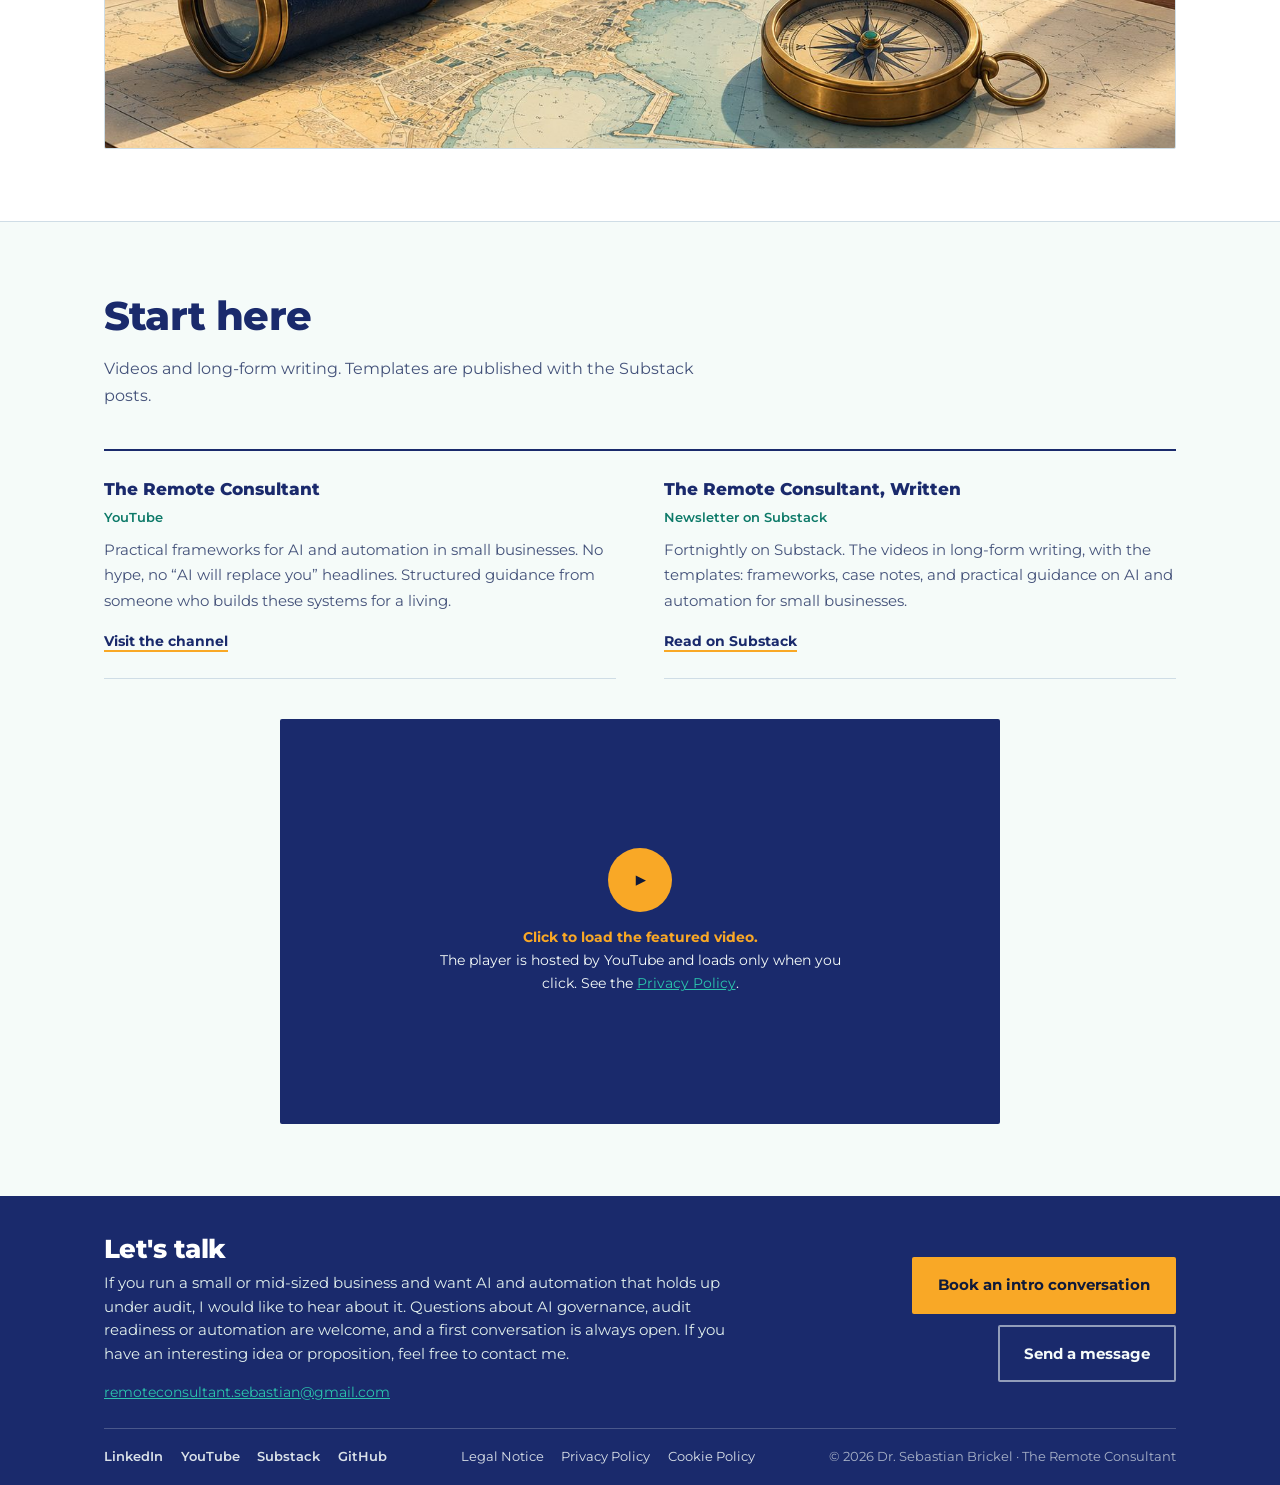
==== commit 3ad2b583: "Update stylesheet version and restructure HTML Updated stylesheet version and modified HTML structur" ====
--- a/index.html
+++ b/index.html
@@ -24,7 +24,7 @@
   <link rel="preconnect" href="https://fonts.googleapis.com">
   <link rel="preconnect" href="https://fonts.gstatic.com" crossorigin>
   <link href="https://fonts.googleapis.com/css2?family=Montserrat:wght@400;600;700;800&display=swap" rel="stylesheet">
-  <link rel="stylesheet" href="style.css?v=4">
+  <link rel="stylesheet" href="style.css?v=5">
   <script>document.documentElement.classList.add('js')</script>
 
   <script type="application/ld+json">
@@ -118,7 +118,7 @@
     </div>
   </header>
 
-  <div class="band band-sea" role="presentation"><img src="images/divider-sea.jpg" alt="" width="1800" height="600" loading="lazy"></div>
+  <div class="band" role="presentation"><div class="wrap"><img src="images/divider-sea.jpg" alt="" width="1800" height="600" loading="lazy"></div></div>
 
   <section id="services" class="block">
     <div class="wrap">
@@ -171,18 +171,8 @@
   <section id="resources" class="block">
     <div class="wrap">
       <h2>Start here</h2>
-      <p class="intro">Free tools and templates, no email required.</p>
+      <p class="intro">Videos and long-form writing. Templates are published with the Substack posts.</p>
       <div class="res-grid">
-        <div class="res">
-          <h3>AI Adoption Readiness Checklist</h3><span class="tag">Free tool</span>
-          <p>20 questions across 5 dimensions. Takes under 5 minutes, no email required. Find out where your organisation stands before you commit time and budget.</p>
-          <a href="checklist.html">Take the checklist</a>
-        </div>
-        <div class="res">
-          <h3>Downloadable Templates</h3><span class="tag">Free templates</span>
-          <p>Practical tools pulled from the Substack newsletter: fillable PDFs and worksheets, no email required. Growing library, updated as new pieces are published.</p>
-          <a href="templates.html">Browse templates</a>
-        </div>
         <div class="res">
           <h3>The Remote Consultant</h3><span class="tag">YouTube</span>
           <p>Practical frameworks for AI and automation in small businesses. No hype, no &ldquo;AI will replace you&rdquo; headlines. Structured guidance from someone who builds these systems for a living.</p>
--- a/style.css
+++ b/style.css
@@ -185,8 +185,8 @@
 .cookie-btn-reject { background: transparent; color: var(--paper); border: 1.5px solid rgba(255,255,255,.5); }
 
 /* IMAGE BANDS */
-.band { margin: 0; line-height: 0; border-bottom: 1px solid var(--rule); background: var(--paper); }
-.band img { display: block; width: 100%; height: clamp(110px, 17vw, 240px); object-fit: cover; object-position: center 60%; }
+.band { margin: 0; padding: 2.5rem 0 0; }
+.band img { display: block; width: 100%; height: clamp(110px, 18vw, 210px); object-fit: cover; object-position: center 58%; border-radius: var(--r); border: 1px solid var(--rule); }
 .about-wide { margin: 2.2rem 0 0; }
 .about-wide img { display: block; width: 100%; height: clamp(200px, 34vw, 400px); object-fit: cover; object-position: center 62%; border-radius: var(--r); border: 1px solid var(--rule); }
 
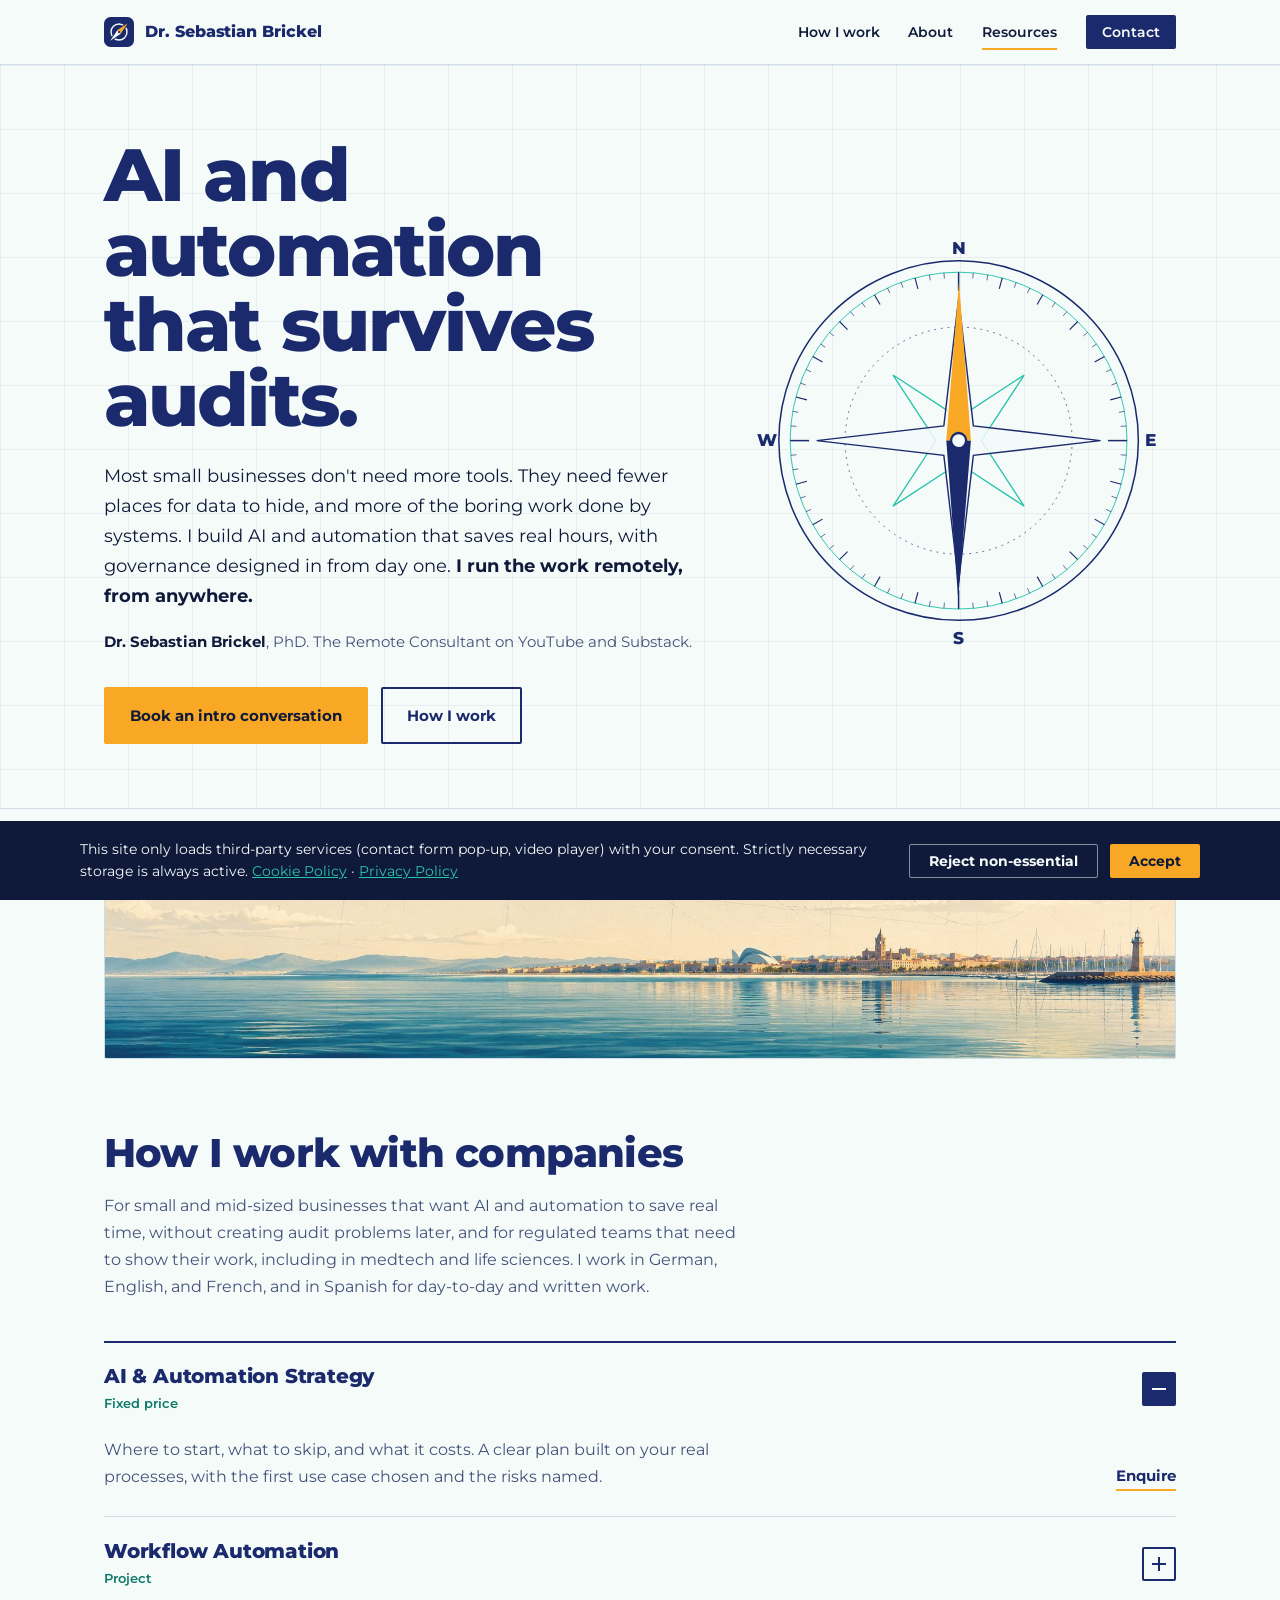
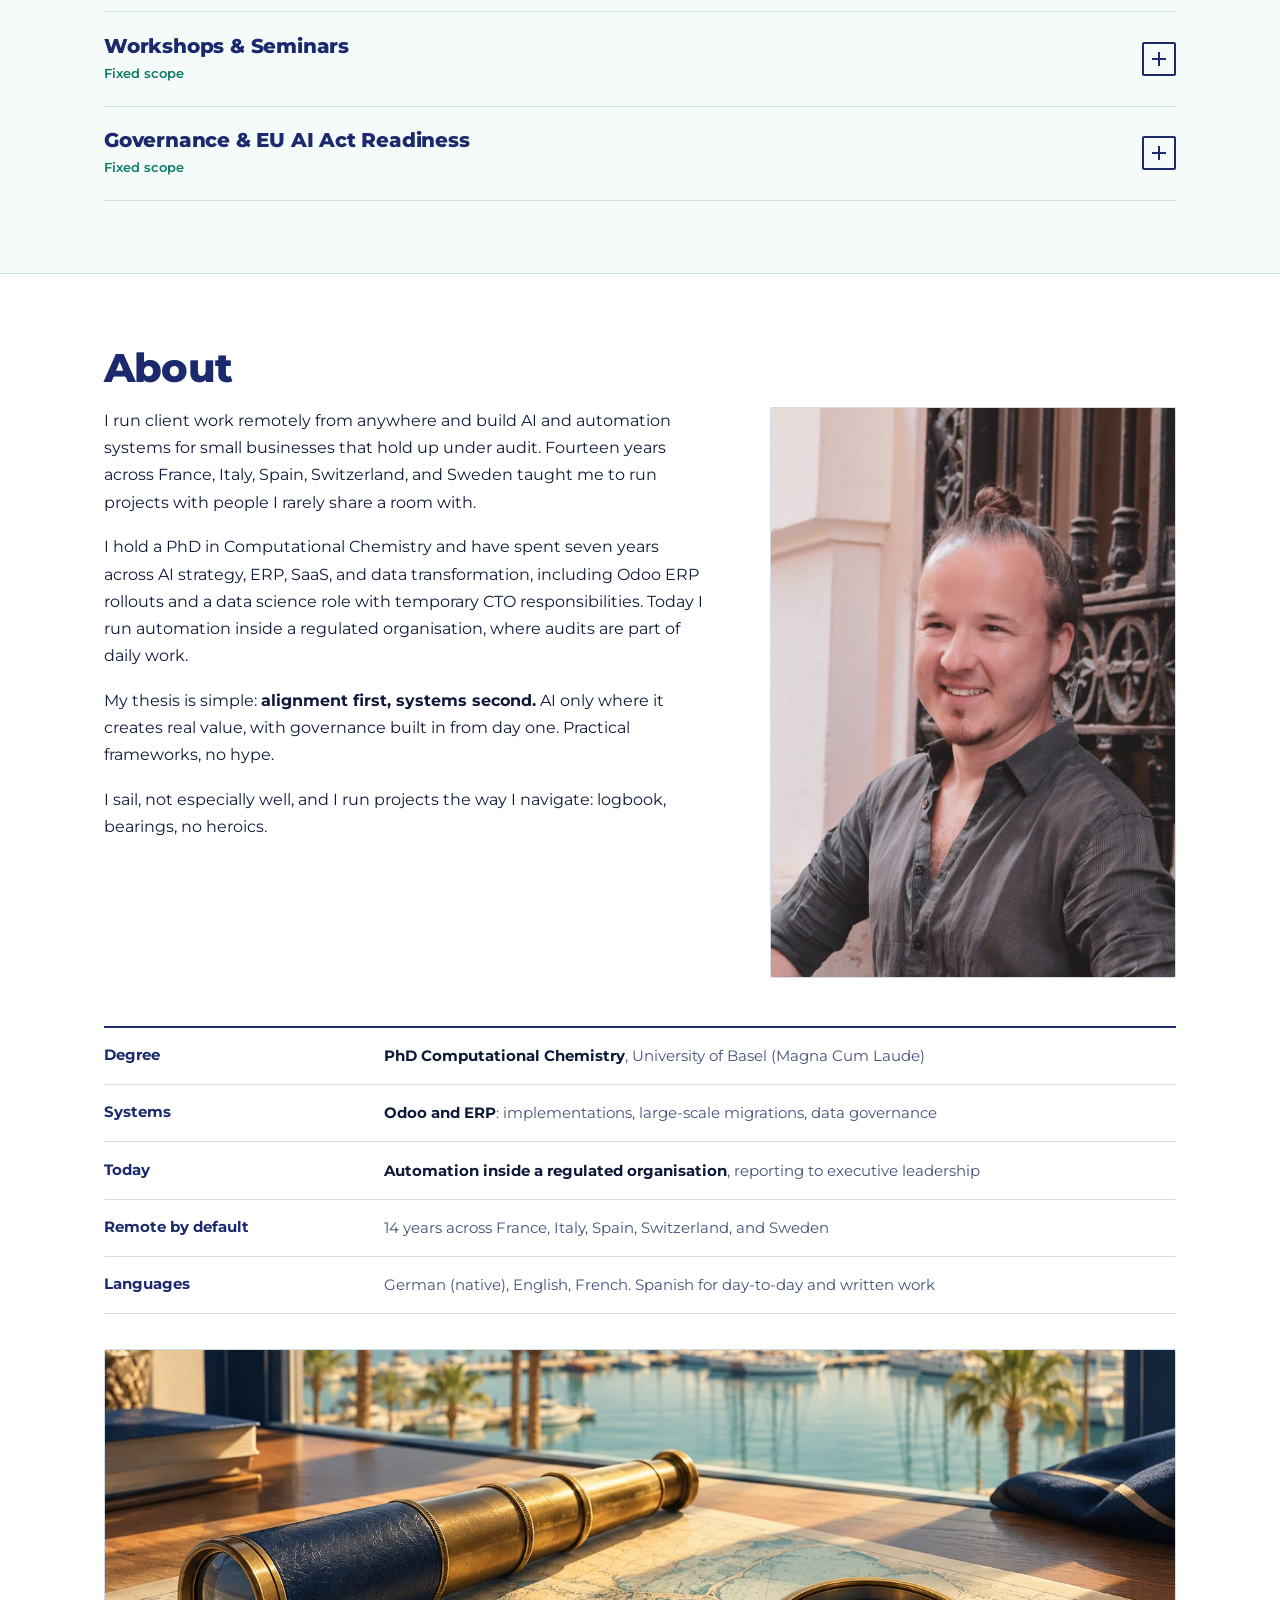
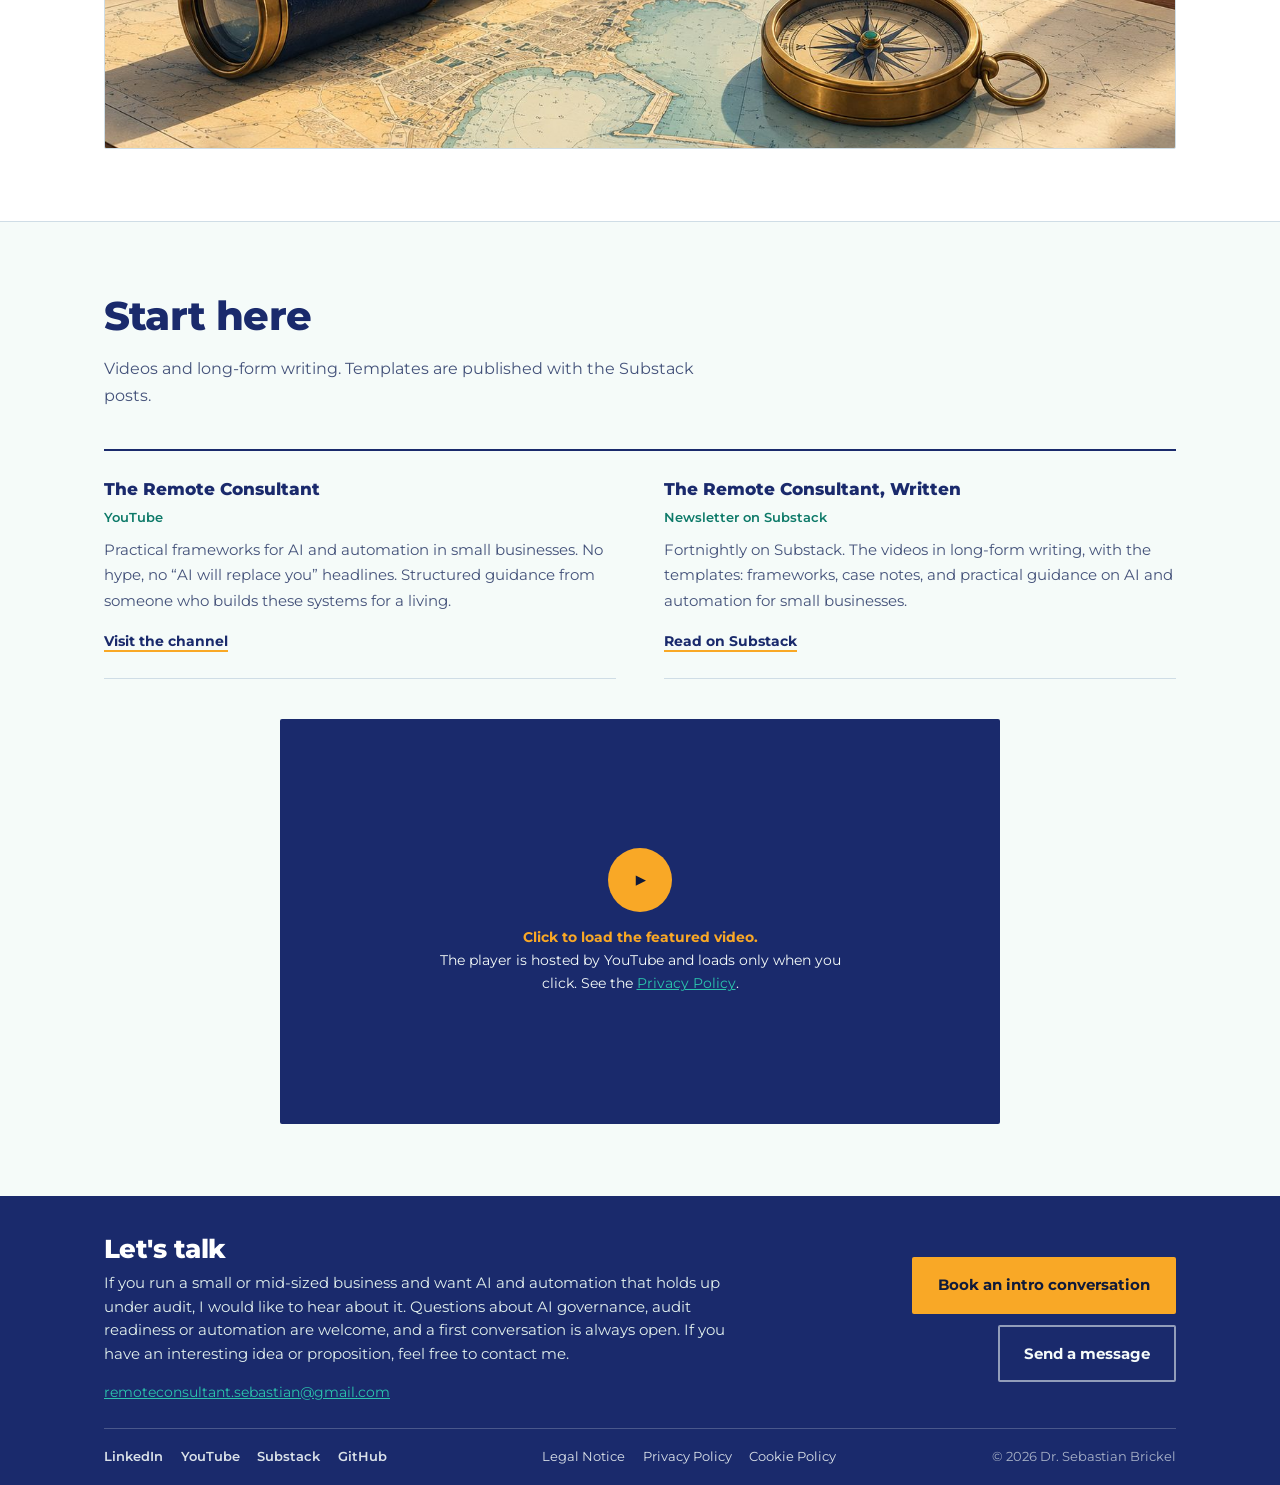
==== commit ad3e5bbc: "Update index.html" ====
--- a/index.html
+++ b/index.html
@@ -209,7 +209,7 @@
       <div class="foot-bottom">
         <nav aria-label="Social"><a href="https://linkedin.com/in/sebastian-brickel" target="_blank" rel="noopener">LinkedIn</a><a href="https://www.youtube.com/@TheRemoteConsultantSebastian?sub_confirmation=1" target="_blank" rel="noopener">YouTube</a><a href="https://theremoteconsultant.substack.com" target="_blank" rel="noopener">Substack</a><a href="https://github.com/sbrickel" target="_blank" rel="noopener">GitHub</a></nav>
         <span class="legal"><a href="legal.html">Legal Notice</a><a href="privacy.html">Privacy Policy</a><a href="cookies.html">Cookie Policy</a></span>
-        <span class="foot-copy">&copy; 2026 Dr. Sebastian Brickel &middot; The Remote Consultant</span>
+        <span class="foot-copy">&copy; 2026 Dr. Sebastian Brickel</span>
       </div>
     </div>
   </footer>
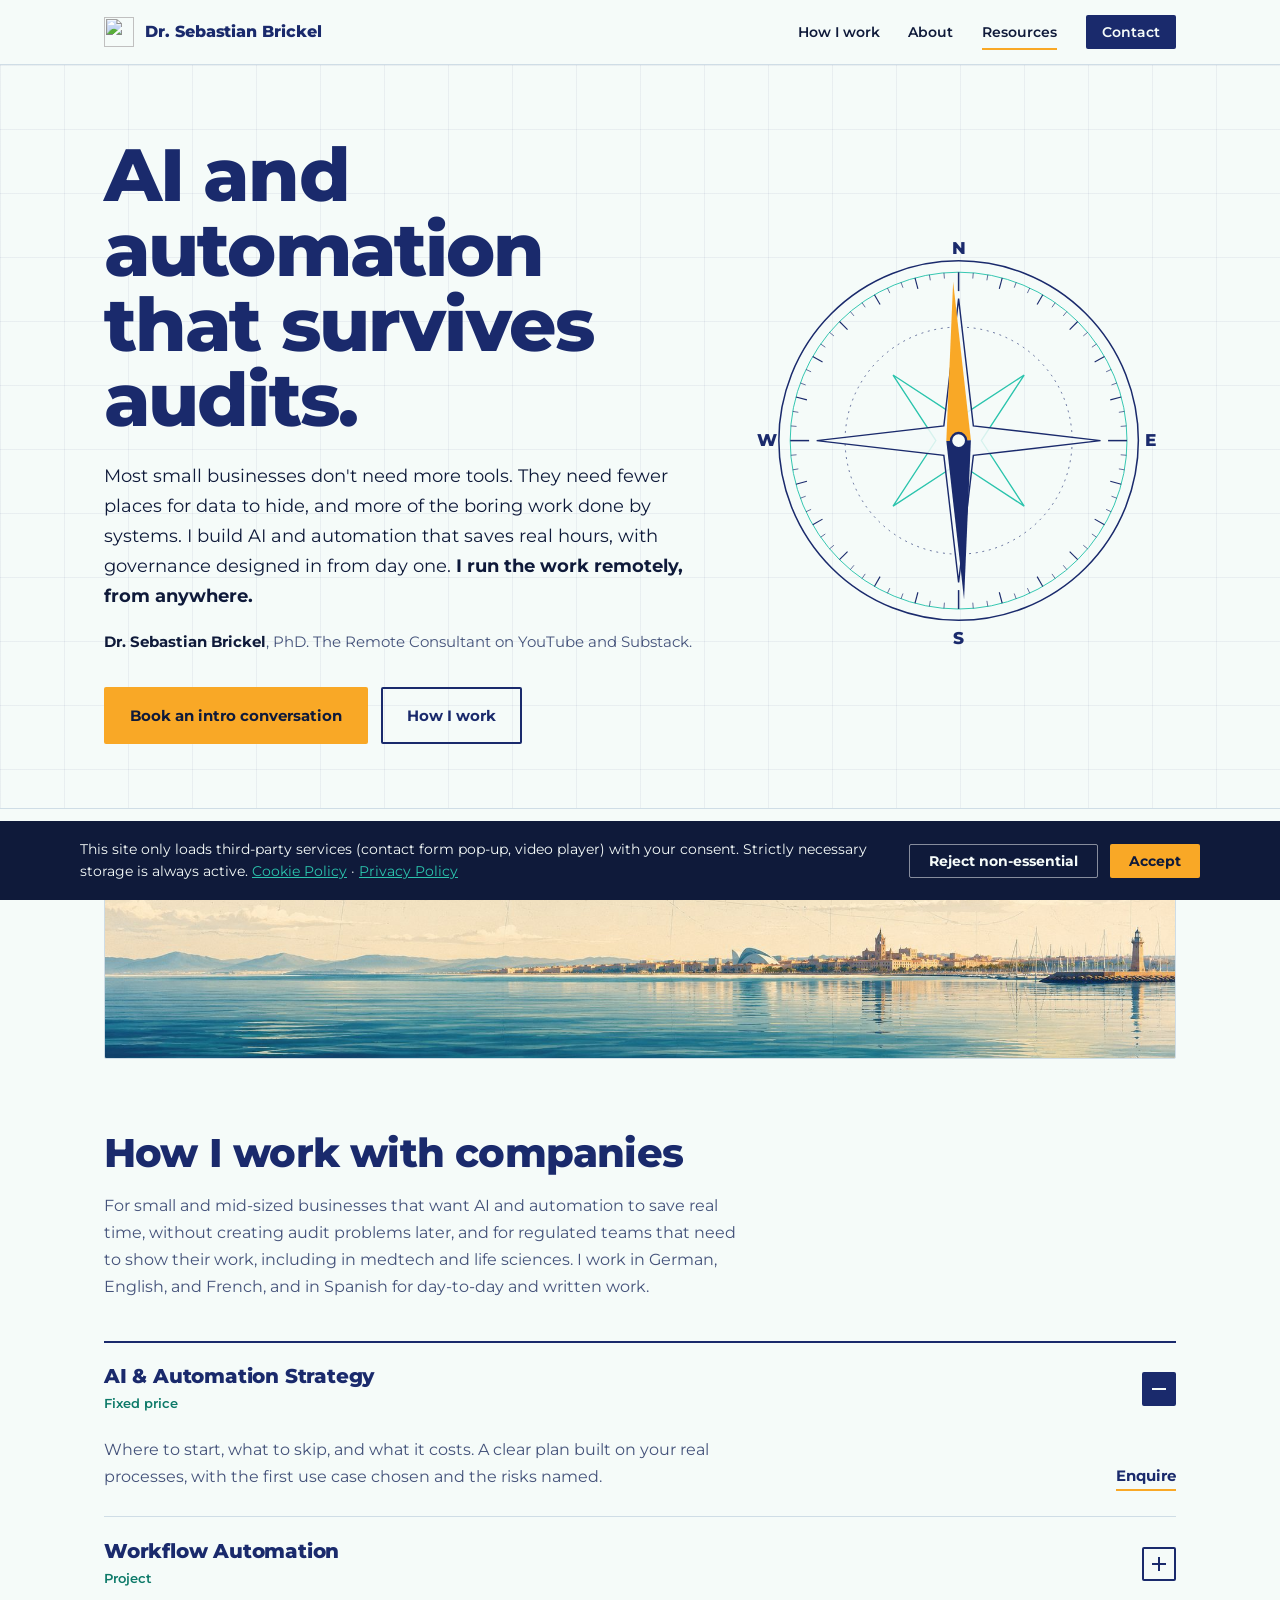
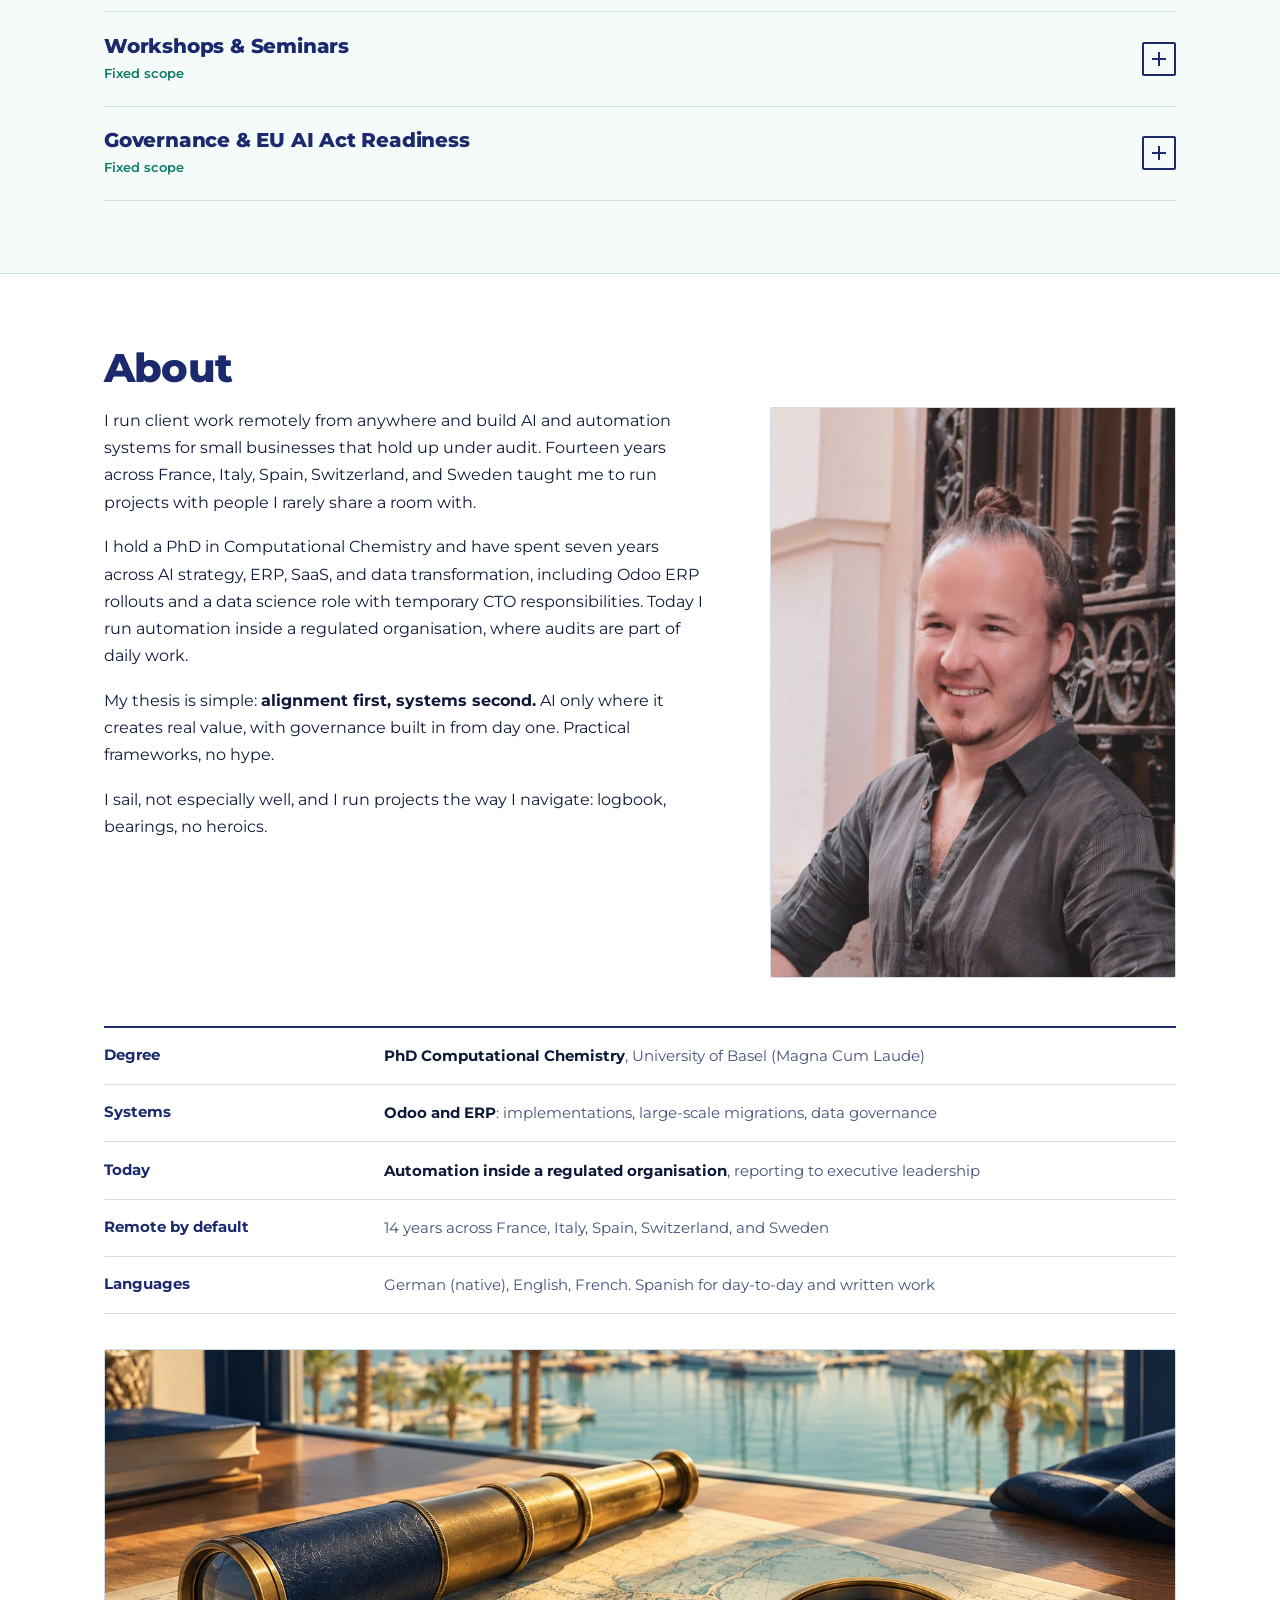
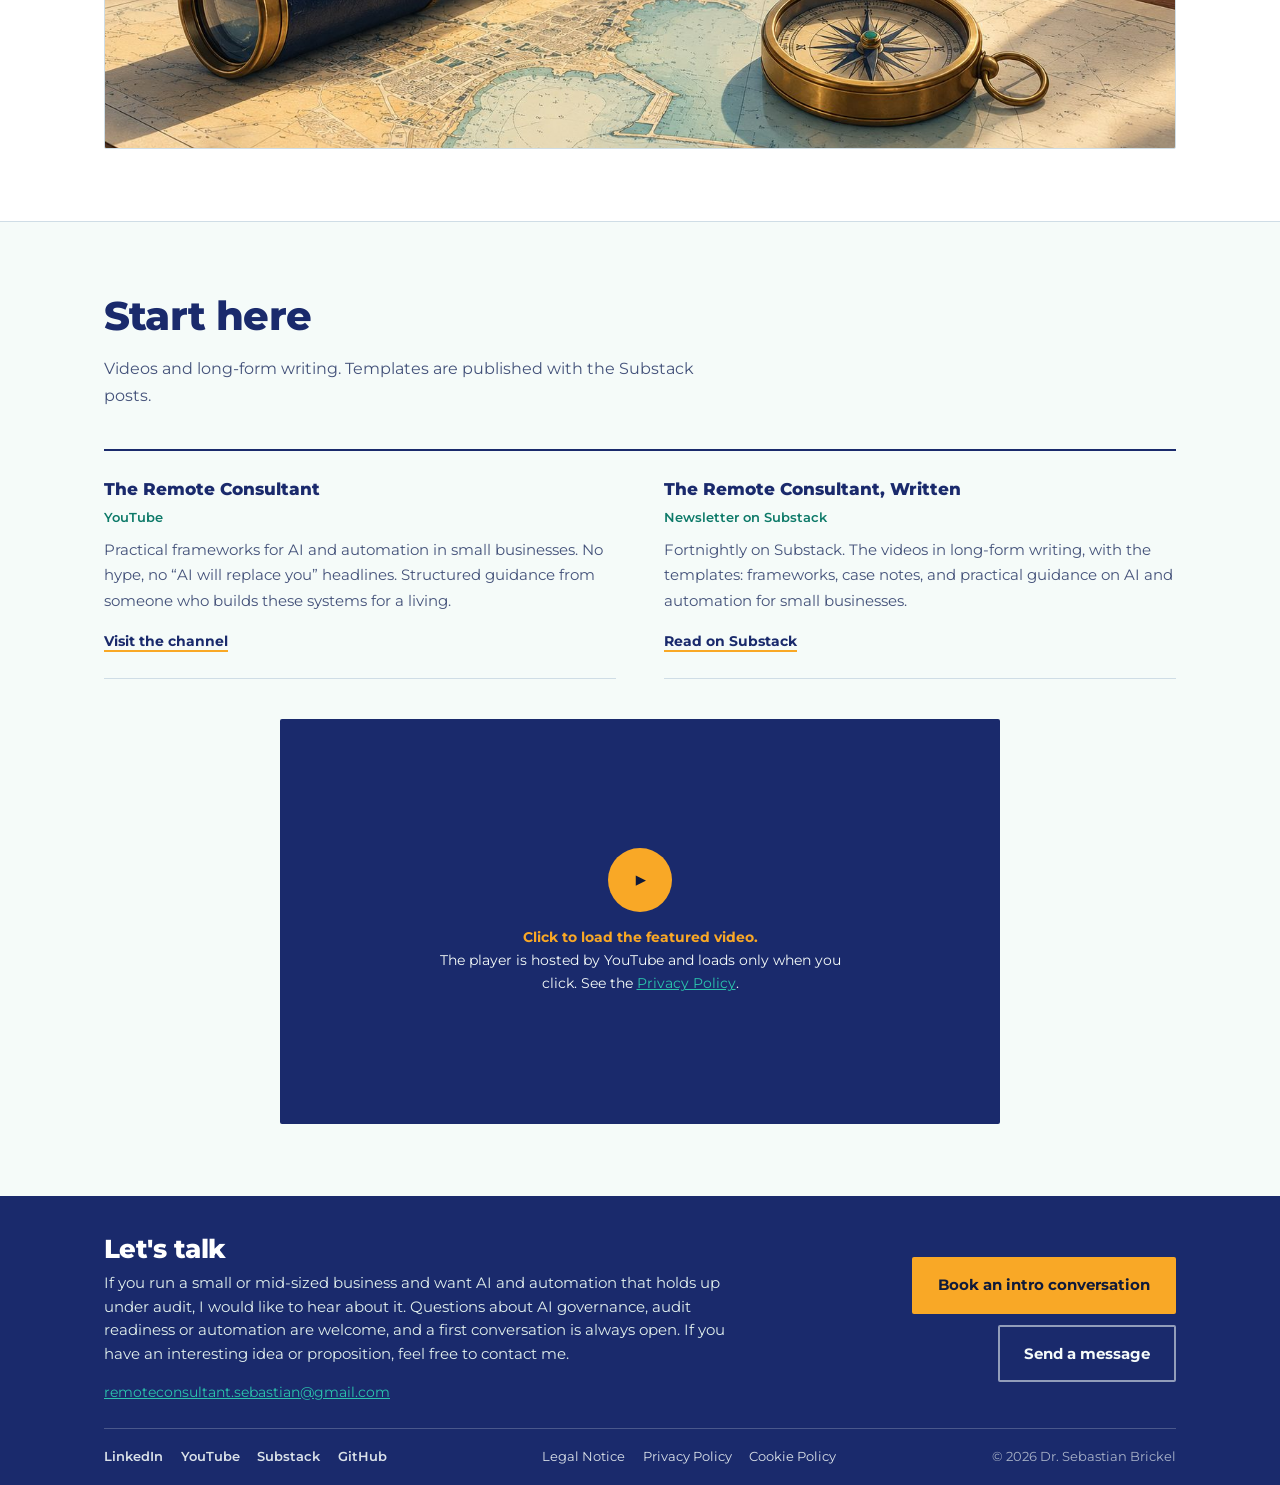
==== commit 4050ea70: "Update stylesheet version and logo in index.html" ====
--- a/index.html
+++ b/index.html
@@ -24,7 +24,7 @@
   <link rel="preconnect" href="https://fonts.googleapis.com">
   <link rel="preconnect" href="https://fonts.gstatic.com" crossorigin>
   <link href="https://fonts.googleapis.com/css2?family=Montserrat:wght@400;600;700;800&display=swap" rel="stylesheet">
-  <link rel="stylesheet" href="style.css?v=5">
+  <link rel="stylesheet" href="style.css?v=6">
   <script>document.documentElement.classList.add('js')</script>
 
   <script type="application/ld+json">
@@ -73,7 +73,7 @@
   <a class="skip" href="#main">Skip to content</a>
   <nav class="site-nav" aria-label="Main">
     <div class="wrap">
-      <a href="#" class="brand"><svg viewBox="0 0 64 64" width="30" height="30" aria-hidden="true" focusable="false"><rect width="64" height="64" rx="14" fill="#1a2a6c"/><circle cx="32" cy="32" r="17" fill="none" stroke="#f5fbf9" stroke-width="3.0"/><g transform="translate(32 32) rotate(45)"><polygon points="0,-26.5 5.4,0.9 0,26.5 -5.4,-0.9" fill="#1a2a6c" stroke="#1a2a6c" stroke-width="3.4" stroke-linejoin="round"/><polygon points="0,-26.5 5.4,0.9 -5.4,-0.9" fill="#f9a826"/><polygon points="5.4,0.9 0,26.5 -5.4,-0.9" fill="#f5fbf9"/><circle r="2.3" fill="#1a2a6c"/></g></svg>Dr. Sebastian Brickel</a>
+      <a href="#" class="brand"><img src="images/logo-nav.png?v=1" width="30" height="30" alt="" decoding="async">Dr. Sebastian Brickel</a>
       <button class="nav-toggle" id="nav-toggle" aria-label="Toggle menu" aria-expanded="false">&#9776;</button>
       <ul class="nav-links" id="nav-links">
         <li><a href="#services">How I work</a></li>
